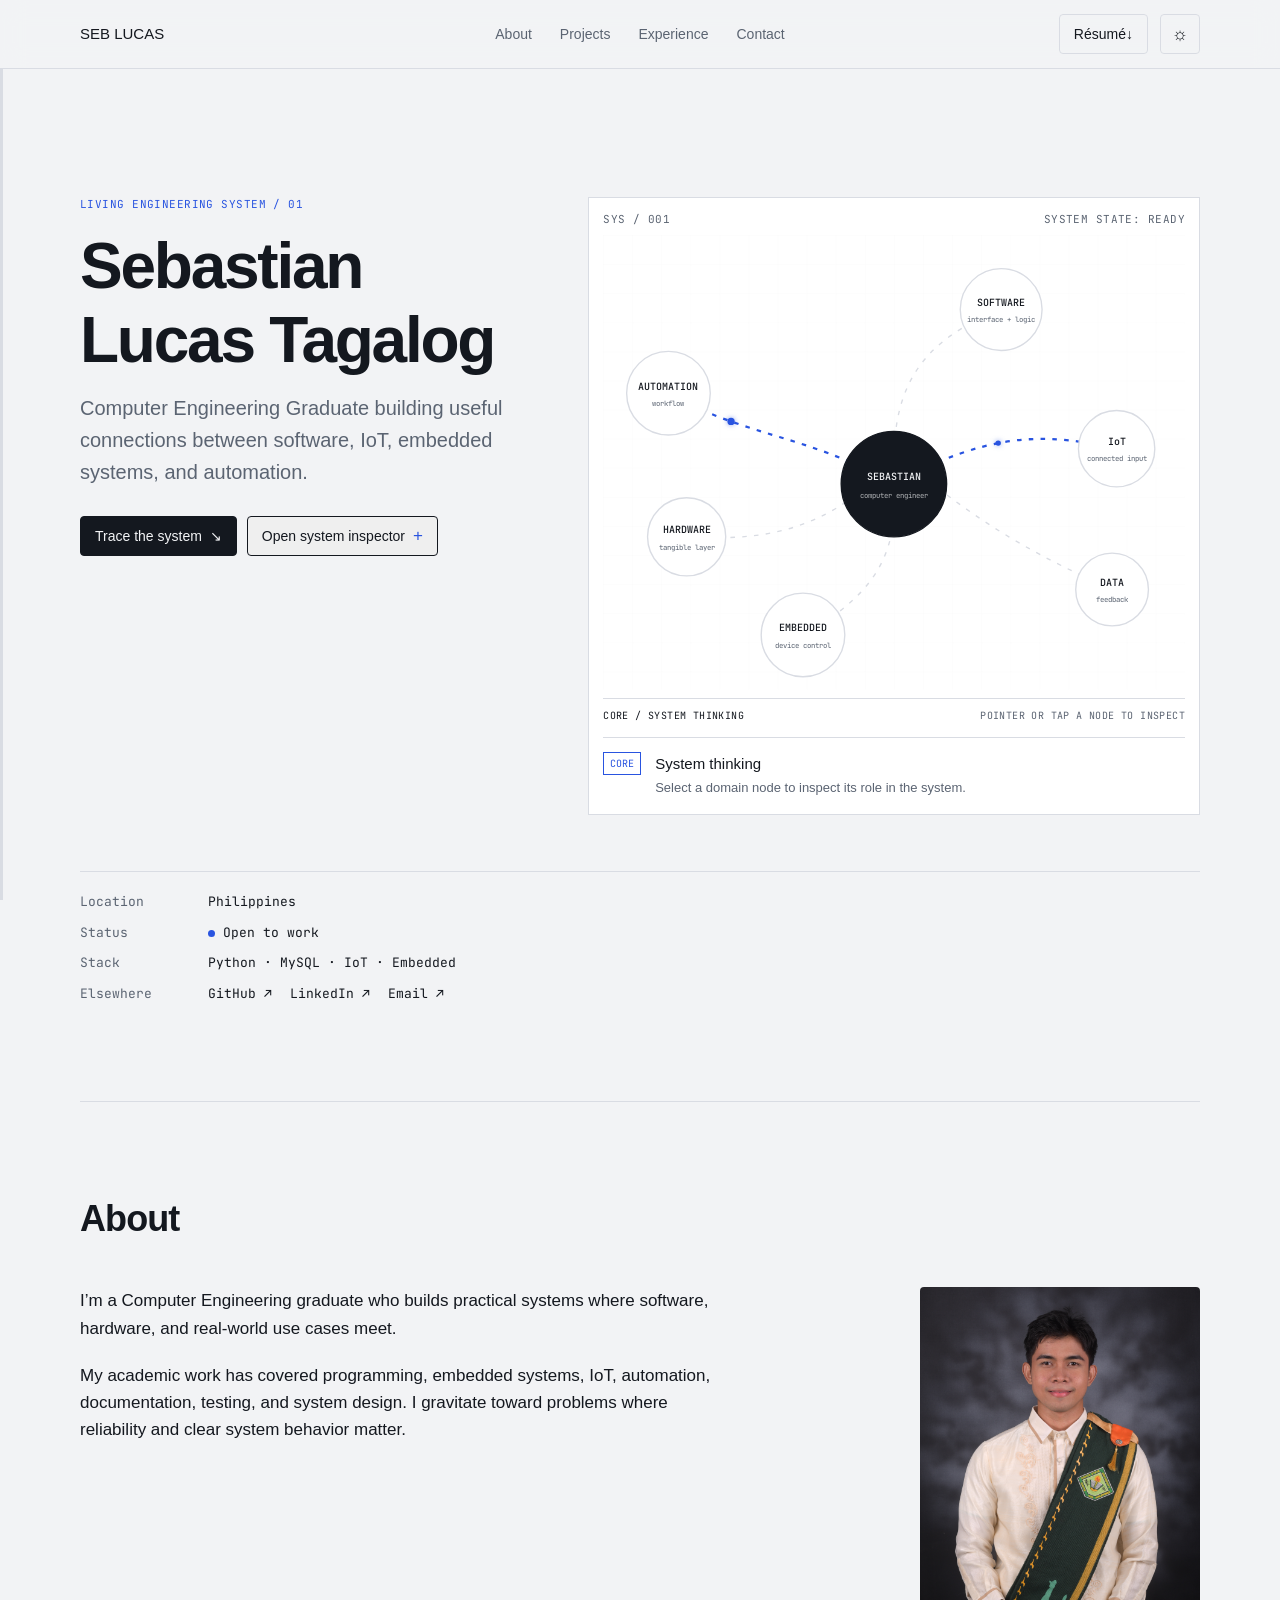
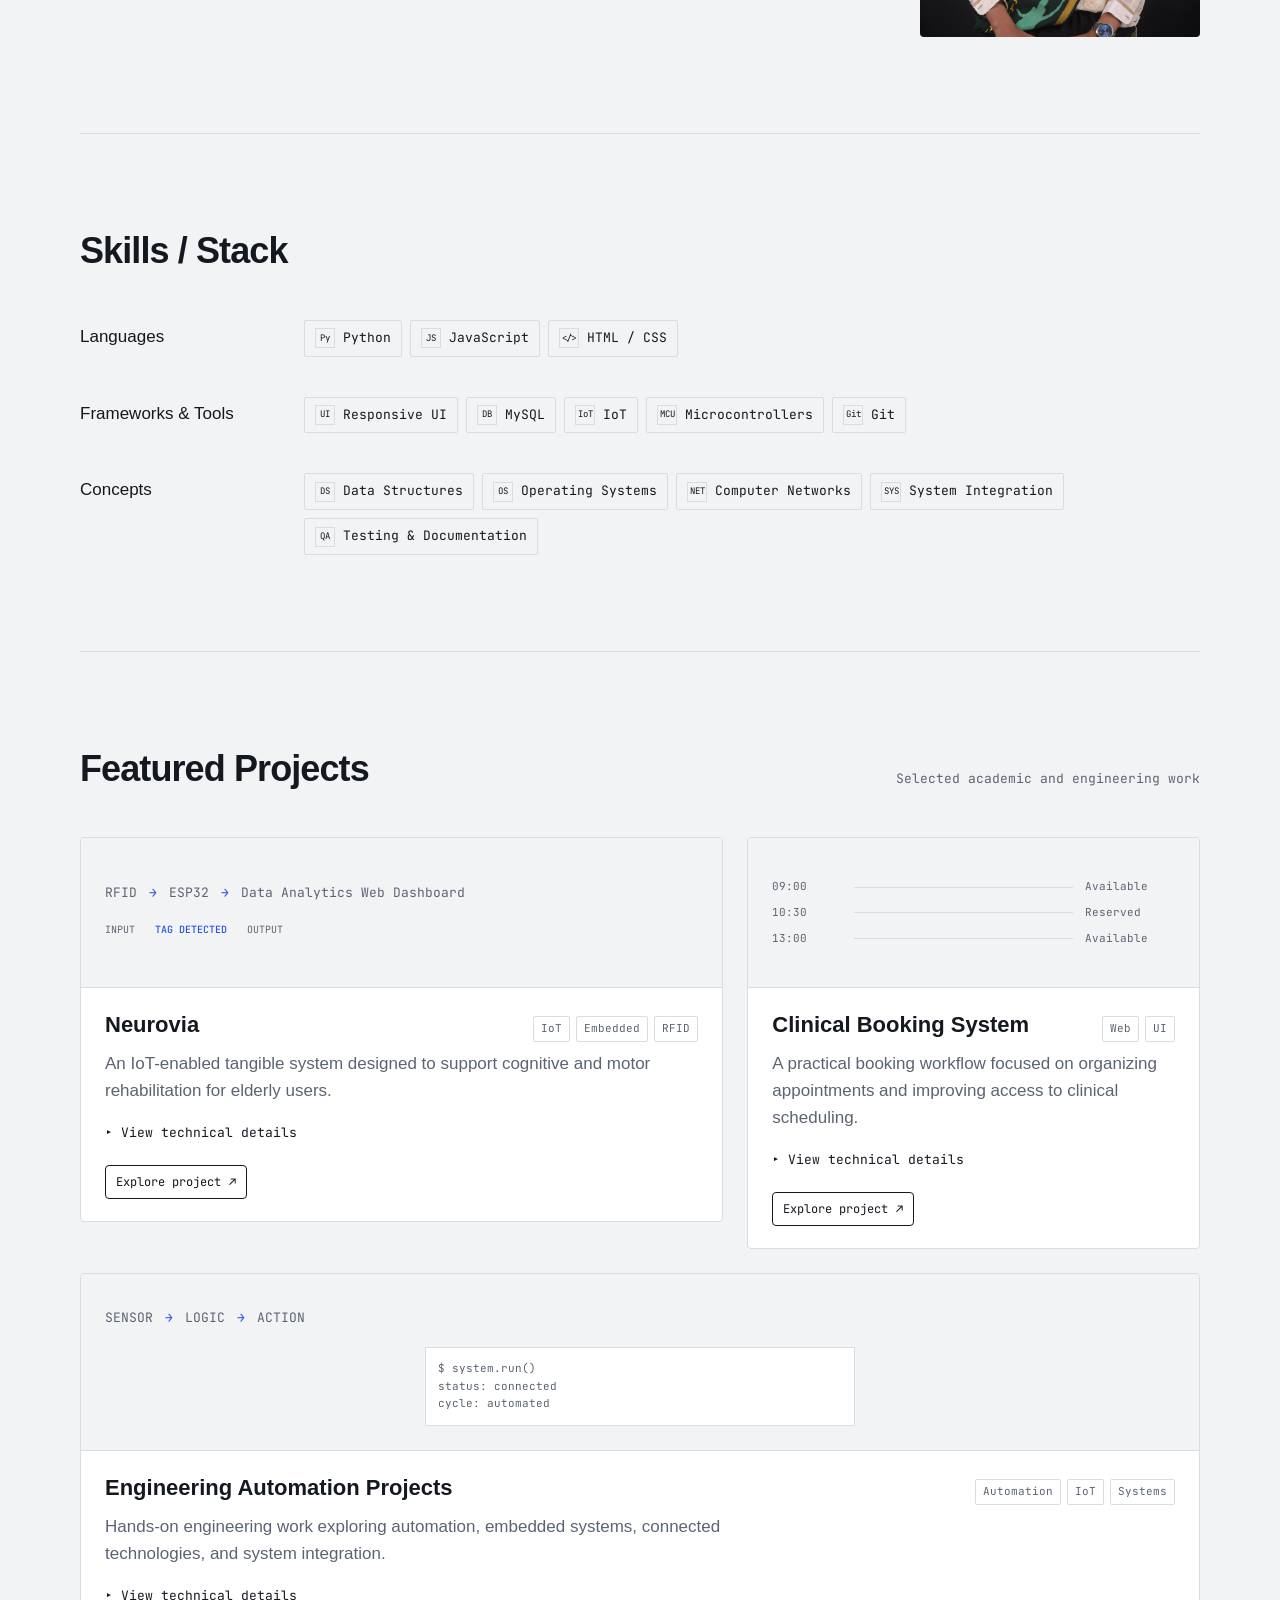
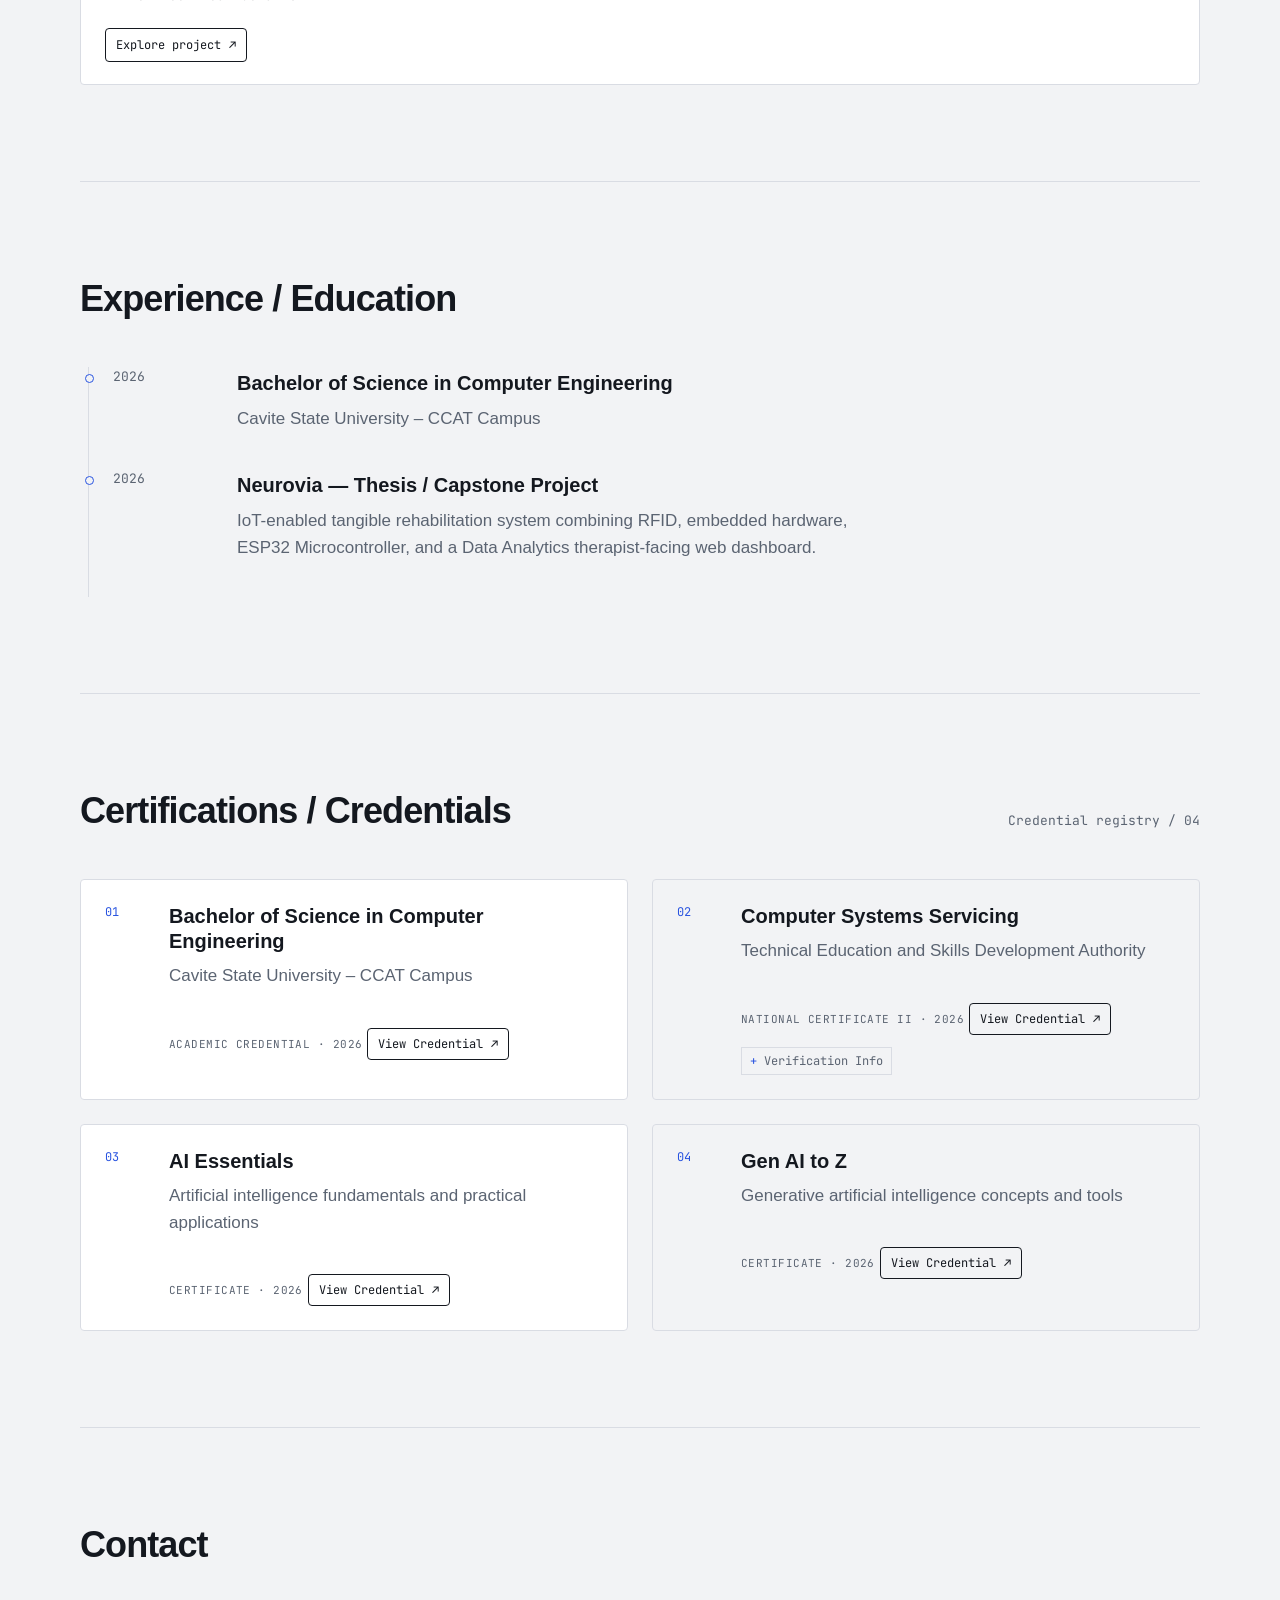
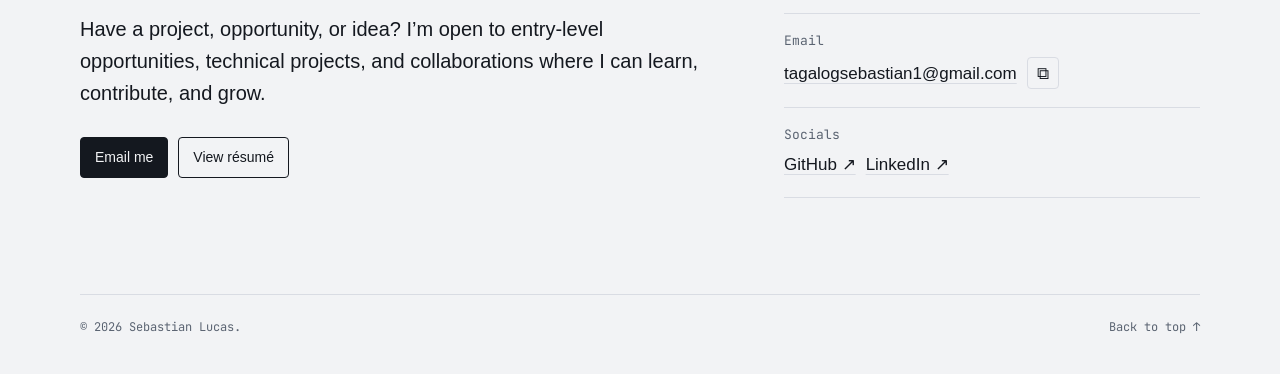
==== index.html @ bff485fd "Customize "Featured projects" & "Certification/Credentials" Cards" ====
<!doctype html>
<html lang="en">
<head>
  <meta charset="utf-8">
  <meta name="viewport" content="width=device-width, initial-scale=1">
  <meta name="description" content="Sebastian Lucas Tagalog — Computer Engineering graduate portfolio.">
  <meta name="theme-color" content="#F2F3F5">
  <link rel="icon" type="image/png" href="assets/S%20stussy%20inspired.png?v=20260924">
  <title>Sebastian Lucas Tagalog | Computer Engineer</title>
  <link rel="stylesheet" href="theme.css">
  <script src="theme.js" defer></script>
</head> 
<body>
  <a class="skip-link" href="#main">Skip to content</a>

  <header class="site-header">
    <nav class="nav container" aria-label="Primary navigation">
      <a class="brand" href="#top" aria-label="Sebastian Lucas Tagalog home">SEB LUCAS</a>
      <div class="nav-links">
        <a href="#about">About</a>
        <a href="#projects">Projects</a>
        <a href="#experience">Experience</a>
        <a href="#contact">Contact</a>
      </div>
      <div class="nav-actions">
        <a class="resume-button" href="resume.html" aria-label="Open résumé">Résumé <span aria-hidden="true">↓</span></a>
        <button class="icon-button" type="button" data-theme-toggle aria-label="Switch to dark mode" title="Switch to dark mode">
          <span class="theme-icon" aria-hidden="true"></span>
        </button>
      </div>
    </nav>
  </header>

  <div class="system-progress" aria-hidden="true"><span></span></div>

  <main id="main">
    <section class="hero container" id="top" aria-labelledby="hero-title">
      <div class="hero-layout">
        <div class="hero-copy">
          <p class="eyebrow">Living engineering system / 01</p>
          <h1 id="hero-title">Sebastian Lucas Tagalog</h1>
          <p class="role">Computer Engineering Graduate building useful connections between software, IoT, embedded systems, and automation.</p>
          <div class="hero-actions">
            <a class="primary-button" href="#projects">Trace the system <span aria-hidden="true">↘</span></a>
            <button class="inspector-trigger secondary-button" type="button" aria-expanded="false" aria-controls="system-inspector">Open system inspector</button>
          </div>
          <div class="system-inspector" id="system-inspector" hidden>
            <div><span>System status</span><strong><i class="status-dot" aria-hidden="true"></i>Online</strong></div>
            <div><span>Architecture</span><strong>Hybrid</strong></div>
            <div><span>Core domains</span><strong>Software / IoT / Embedded</strong></div>
          </div>
        </div>

        <div class="system-visual" data-system-visual>
          <div class="visual-header"><span>SYS / 001</span><span data-system-state>System state: ready</span></div>
          <svg class="system-svg" viewBox="0 0 640 500" role="img" aria-labelledby="system-title system-desc">
            <title id="system-title">Interactive engineering domain map</title>
            <desc id="system-desc">Sebastian Lucas Tagalog connected to software, IoT, embedded systems, automation, hardware, and data.</desc>
            <defs><pattern id="grid" width="32" height="32" patternUnits="userSpaceOnUse"><path d="M32 0H0V32" fill="none" stroke="currentColor" stroke-width="1" opacity=".12" /></pattern></defs>
            <rect width="640" height="500" fill="url(#grid)" />
            <g class="system-connections" fill="none" stroke="currentColor" stroke-width="1.5">
              <path class="system-path path-software" data-domain="software" d="M320 250C320 166 350 116 438 82" /><path class="system-path path-iot" data-domain="iot" d="M368 250C440 220 490 218 565 235" /><path class="system-path path-embedded" data-domain="embedded" d="M320 298C320 358 292 400 220 440" /><path class="system-path path-automation" data-domain="automation" d="M272 250C205 220 142 214 72 174" /><path class="system-path path-hardware" data-domain="hardware" d="M278 286C220 330 160 336 92 332" /><path class="system-path path-data" data-domain="data" d="M368 278C430 326 484 356 560 390" />
            </g>
            <g class="signal-pulses" aria-hidden="true"><circle class="signal-pulse" data-signal="0" r="4" /><circle class="signal-pulse" data-signal="1" r="3" /></g>
            <g class="system-nodes">
              <g class="system-node node-software" data-domain="software" tabindex="0" role="button" aria-label="Inspect software domain"><circle cx="438" cy="82" r="45" /><text class="node-label" x="438" y="78">SOFTWARE</text><text x="438" y="96" class="node-sub">interface + logic</text></g><g class="system-node node-iot" data-domain="iot" tabindex="0" role="button" aria-label="Inspect IoT domain"><circle cx="565" cy="235" r="42" /><text class="node-label" x="565" y="231">IoT</text><text x="565" y="249" class="node-sub">connected input</text></g><g class="system-node node-embedded" data-domain="embedded" tabindex="0" role="button" aria-label="Inspect embedded domain"><circle cx="220" cy="440" r="46" /><text class="node-label" x="220" y="436">EMBEDDED</text><text x="220" y="454" class="node-sub">device control</text></g><g class="system-node node-automation" data-domain="automation" tabindex="0" role="button" aria-label="Inspect automation domain"><circle cx="72" cy="174" r="46" /><text class="node-label" x="72" y="170">AUTOMATION</text><text x="72" y="188" class="node-sub">workflow</text></g><g class="system-node node-hardware" data-domain="hardware" tabindex="0" role="button" aria-label="Inspect hardware domain"><circle cx="92" cy="332" r="43" /><text class="node-label" x="92" y="328">HARDWARE</text><text x="92" y="346" class="node-sub">tangible layer</text></g><g class="system-node node-data" data-domain="data" tabindex="0" role="button" aria-label="Inspect data domain"><circle cx="560" cy="390" r="40" /><text class="node-label" x="560" y="386">DATA</text><text x="560" y="404" class="node-sub">feedback</text></g><g class="system-node node-core is-active" data-domain="core"><circle cx="320" cy="274" r="58" /><text class="node-label" x="320" y="270">SEBASTIAN</text><text x="320" y="289" class="node-sub">computer engineer</text></g>
            </g>
          </svg>
          <div class="visual-readout"><span data-domain-readout>CORE / SYSTEM THINKING</span><span>Pointer or tap a node to inspect</span></div>
          <div class="node-inspection" data-node-inspection aria-live="polite"><span class="node-inspection-label" data-node-label>CORE</span><strong data-node-title>System thinking</strong><p data-node-description>Select a domain node to inspect its role in the system.</p></div>
        </div>
      </div>

      <div class="hero-rule" aria-hidden="true"></div>

      <div class="meta-grid" aria-label="Professional details">
        <div class="meta-row"><span>Location</span><code>Philippines</code></div>
        <div class="meta-row"><span>Status</span><code><i class="status-dot" aria-hidden="true"></i>Open to work</code></div>
        <div class="meta-row"><span>Stack</span><code>Python · MySQL · IoT · Embedded</code></div>
        <div class="meta-row"><span>Elsewhere</span><span class="meta-links">
          <a href="https://github.com/Seb-Lucas" target="_blank" rel="noreferrer">GitHub ↗</a>
          <a href="https://www.linkedin.com/in/sebastian-tagalog-7122573b0/" target="_blank" rel="noreferrer">LinkedIn ↗</a>
          <a href="mailto:tagalogsebastian1@gmail.com">Email ↗</a>
        </span></div>
      </div>
    </section>

    <section class="section container about-section" id="about" aria-labelledby="about-title">
      <div class="section-heading">
        <h2 id="about-title">About</h2>
      </div>
      <div class="about-grid">
        <div class="prose">
          <p>I’m a Computer Engineering graduate who builds practical systems where software, hardware, and real-world use cases meet.</p>
          <p>My academic work has covered programming, embedded systems, IoT, automation, documentation, testing, and system design. I gravitate toward problems where reliability and clear system behavior matter.</p>
        </div>
        <button class="profile-flip" type="button" aria-label="Show the back of Sebastian Lucas Tagalog's portrait" aria-pressed="false">
          <span class="profile-flip-inner">
            <span class="profile-face profile-front"><img class="profile-photo" src="assets/Pajah%20pic.JPG" alt="Sebastian Lucas Tagalog"></span>
            <span class="profile-face profile-back" aria-hidden="true"><img class="profile-photo" src="assets/Pajah%20Pic%20(back).png" alt="The back of Sebastian Lucas Tagalog's portrait"></span>
          </span>
        </button>
      </div>
    </section>

    <section class="section container" id="skills" aria-labelledby="skills-title">
      <div class="section-heading">
        <h2 id="skills-title">Skills / Stack</h2>
      </div>
      <div class="skills-groups">
        <div class="skill-group">
          <h3>Languages</h3>
          <div class="pills">
            <span class="pill"><span class="pill-mark">Py</span>Python</span>
            <span class="pill"><span class="pill-mark">JS</span>JavaScript</span>
            <span class="pill"><span class="pill-mark">&lt;/&gt;</span>HTML / CSS</span>
          </div>
        </div>
        <div class="skill-group">
          <h3>Frameworks &amp; Tools</h3>
          <div class="pills">
            <span class="pill"><span class="pill-mark">UI</span>Responsive UI</span>
            <span class="pill"><span class="pill-mark">DB</span>MySQL</span>
            <span class="pill"><span class="pill-mark">IoT</span>IoT</span>
            <span class="pill"><span class="pill-mark">MCU</span>Microcontrollers</span>
            <span class="pill"><span class="pill-mark">Git</span>Git</span>
          </div>
        </div>
        <div class="skill-group">
          <h3>Concepts</h3>
          <div class="pills">
            <span class="pill"><span class="pill-mark">DS</span>Data Structures</span>
            <span class="pill"><span class="pill-mark">OS</span>Operating Systems</span>
            <span class="pill"><span class="pill-mark">NET</span>Computer Networks</span>
            <span class="pill"><span class="pill-mark">SYS</span>System Integration</span>
            <span class="pill"><span class="pill-mark">QA</span>Testing &amp; Documentation</span>
          </div>
        </div>
      </div>
    </section>

    <section class="section container projects-section" id="projects" aria-labelledby="projects-title">
      <div class="section-heading projects-heading">
        <div>
          <h2 id="projects-title">Featured Projects</h2>
        </div>
        <p class="section-note">Selected academic and engineering work</p>
      </div>

      <div class="project-grid">
        <article class="project-card" data-project>
          <button class="project-summary" type="button" aria-expanded="false" aria-controls="project-neurovia">
            <div class="project-preview preview-neurovia" aria-hidden="true">
              <div class="signal-line"><span>RFID</span><b>→</b><span>ESP32</span><b>→</b><span>Data Analytics Web Dashboard</span></div>
              <div class="signal-readout"><span>INPUT</span><strong>TAG DETECTED</strong><span>OUTPUT</span></div>
            </div>
            <div class="project-title-row">
              <h3>Neurovia</h3>
              <div class="tags"><span>IoT</span><span>Embedded</span><span>RFID</span></div>
            </div>
            <p class="project-pitch">An IoT-enabled tangible system designed to support cognitive and motor rehabilitation for elderly users.</p>
            <span class="expand-hint"><span aria-hidden="true">▸</span> View technical details</span>
          </button>
          <a class="project-explore" href="project-neurovia.html">Explore project <span aria-hidden="true">↗</span></a>
          <div class="project-details" id="project-neurovia" hidden>
            <div class="architecture-panel">
              <div class="architecture-intro"><span class="eyebrow">System architecture / 02</span><p data-architecture-description>Trace the path from tangible input to a useful interface. Select a component to inspect its role.</p></div>
              <div class="architecture-flow" role="list" aria-label="Neurovia system architecture">
                <button type="button" role="listitem" class="architecture-node is-selected" data-architecture="RFID"><span>01</span><strong>RFID</strong><small>tangible input</small></button><span class="architecture-arrow" aria-hidden="true">↓</span><button type="button" role="listitem" class="architecture-node" data-architecture="ESP32"><span>02</span><strong>ESP32-S3</strong><small>device control</small></button><span class="architecture-arrow" aria-hidden="true">↓</span><button type="button" role="listitem" class="architecture-node" data-architecture="Dashboard"><span>04</span><strong>Dashboard</strong><small>system feedback</small></button>
              </div>
            </div>
            <dl>
              <div><dt>Problem</dt><dd>Older adults can benefit from rehabilitation activities that combine physical interaction with cognitive tasks, but many activities are difficult to track consistently.</dd></div>
              <div><dt>Approach</dt><dd>Built a tangible rehabilitation platform using 12 RFID-tagged tangible shapes, four RFID readers, a ESP32 Microcontroller, and Data Analytics therapist-facing web dashboard.</dd></div>
              <div><dt>Result</dt><dd>Produced a functional prototype that records interaction and session performance for review, supporting structured cognitive and motor training activities.</dd></div>
            </dl>
          </div>
        </article>

        <article class="project-card" data-project>
          <button class="project-summary" type="button" aria-expanded="false" aria-controls="project-booking">
            <div class="project-preview preview-booking" aria-hidden="true">
              <div class="booking-row"><span>09:00</span><i></i><span>Available</span></div>
              <div class="booking-row"><span>10:30</span><i></i><span>Reserved</span></div>
              <div class="booking-row"><span>13:00</span><i></i><span>Available</span></div>
            </div>
            <div class="project-title-row">
              <h3>Clinical Booking System</h3>
              <div class="tags"><span>Web</span><span>UI</span></div>
            </div>
            <p class="project-pitch">A practical booking workflow focused on organizing appointments and improving access to clinical scheduling.</p>
            <span class="expand-hint"><span aria-hidden="true">▸</span> View technical details</span>
          </button>
          <a class="project-explore" href="project-clinical-booking.html">Explore project <span aria-hidden="true">↗</span></a>
          <div class="project-details" id="project-booking" hidden>
            <dl>
              <div><dt>Problem</dt><dd>Appointment scheduling benefits from a clear workflow that reduces ambiguity around available time slots and booking information.</dd></div>
              <div><dt>Approach</dt><dd>Designed a responsive interface around appointment discovery, selection, and confirmation, keeping the user flow direct and easy to scan.</dd></div>
              <div><dt>Result</dt><dd>Created a usable booking-oriented web prototype with a clear scheduling flow and responsive presentation.</dd></div>
            </dl>
          </div>
        </article>

        <article class="project-card" data-project>
          <button class="project-summary" type="button" aria-expanded="false" aria-controls="project-automation">
            <div class="project-preview preview-automation" aria-hidden="true">
              <div class="automation-flow"><span>SENSOR</span><b>→</b><span>LOGIC</span><b>→</b><span>ACTION</span></div>
              <pre aria-hidden="true">$ system.run()
status: connected
cycle: automated</pre>
            </div>
            <div class="project-title-row">
              <h3>Engineering Automation Projects</h3>
              <div class="tags"><span>Automation</span><span>IoT</span><span>Systems</span></div>
            </div>
            <p class="project-pitch">Hands-on engineering work exploring automation, embedded systems, connected technologies, and system integration.</p>
            <span class="expand-hint"><span aria-hidden="true">▸</span> View technical details</span>
          </button>
          <a class="project-explore" href="project-automation.html">Explore project <span aria-hidden="true">↗</span></a>
          <div class="project-details" id="project-automation" hidden>
            <dl>
              <div><dt>Problem</dt><dd>Repetitive technical workflows often require dependable sensing, control logic, and clear feedback between system components.</dd></div>
              <div><dt>Approach</dt><dd>Worked across microcontrollers, sensors, connectivity, testing, troubleshooting, and documentation to connect individual components into working prototypes.</dd></div>
              <div><dt>Result</dt><dd>Built practical prototype workflows that strengthened experience in hardware–software integration and engineering validation.</dd></div>
            </dl>
          </div>
        </article>
      </div>
    </section>

    <section class="section container experience-section" id="experience" aria-labelledby="experience-title">
      <div class="section-heading">
        <h2 id="experience-title">Experience / Education</h2>
      </div>
      <div class="timeline">
        <div class="timeline-item">
          <div class="timeline-year">2026</div>
          <div>
            <h3>Bachelor of Science in Computer Engineering</h3>
            <p>Cavite State University – CCAT Campus</p>
          </div>
        </div>
        <div class="timeline-item">
          <div class="timeline-year">2026</div>
          <div>
            <h3>Neurovia — Thesis / Capstone Project</h3>
            <p>IoT-enabled tangible rehabilitation system combining RFID, embedded hardware, ESP32 Microcontroller, and a Data Analytics therapist-facing web dashboard.</p>
          </div>
        </div>
      </div>
    </section>

    <section class="section container certifications-section" id="certifications" aria-labelledby="certifications-title">
      <div class="section-heading projects-heading">
        <div>
          <h2 id="certifications-title">Certifications / Credentials</h2>
        </div>
        <p class="section-note">Credential registry / 04</p>
      </div>
      <div class="certification-grid">
        <article class="certification-card" data-credential>
          <div class="certification-index">01</div>
          <div>
            <h3>Bachelor of Science in Computer Engineering</h3>
            <p>Cavite State University – CCAT Campus</p>
            <span class="certification-meta">Academic credential · 2026</span>
            <a class="certification-button" href="assets/Certification%20of%20Graduate.jpg" target="_blank" rel="noreferrer">View Credential <span aria-hidden="true">↗</span></a>
          </div>
        </article>
        <article class="certification-card certification-empty" data-credential>
          <div class="certification-index">02</div>
          <div>
            <h3>Computer Systems Servicing</h3>
            <p>Technical Education and Skills Development Authority</p>
            <span class="certification-meta">National Certificate II · 2026</span>
            <a class="certification-button" href="https://www.tesda.gov.ph/Rwac/Rwac2017" target="_blank" rel="noreferrer">View Credential <span aria-hidden="true">↗</span></a>
            <details class="verification-info">
              <summary>Verification Info</summary>
              <dl>
                <div><dt>Last name</dt><dd>Tagalog</dd></div>
                <div><dt>First Name</dt><dd>Sebastian</dd></div>
                <div><dt>First four of certificate number</dt><dd>2613</dd></div>
                <div><dt>Last four of certificate number</dt><dd>2927</dd></div>
              </dl>
            </details>
          </div>
        </article>
        <article class="certification-card" data-credential>
          <div class="certification-index">03</div>
          <div>
            <h3>AI Essentials</h3>
            <p>Artificial intelligence fundamentals and practical applications</p>
            <span class="certification-meta">Certificate · 2026</span>
            <a class="certification-button" href="assets/AI%20Essential%20Certificate%20(1).pdf" target="_blank" rel="noreferrer">View Credential <span aria-hidden="true">↗</span></a>
          </div>
        </article>
        <article class="certification-card certification-empty" data-credential>
          <div class="certification-index">04</div>
          <div>
            <h3>Gen AI to Z </h3>
            <p>Generative artificial intelligence concepts and tools</p>
            <span class="certification-meta">Certificate · 2026</span>
            <a class="certification-button" href="assets/Gen%20AI%20to%20Z%20Certificate.jpg" target="_blank" rel="noreferrer">View Credential <span aria-hidden="true">↗</span></a>
          </div>
        </article>
      </div>
    </section>

    <section class="section container contact-section" id="contact" aria-labelledby="contact-title">
      <div class="section-heading">
        <h2 id="contact-title">Contact</h2>
      </div>
      <div class="contact-layout">
        <div>
          <p class="contact-lead">Have a project, opportunity, or idea? I’m open to entry-level opportunities, technical projects, and collaborations where I can learn, contribute, and grow.</p>
          <div class="contact-actions">
            <a class="primary-button" href="https://mail.google.com/mail/?view=cm&amp;fs=1&amp;to=tagalogsebastian1@gmail.com" target="_blank" rel="noreferrer">Email me</a>
            <a class="secondary-button" href="resume.html">View résumé</a>
          </div>
        </div>
        <div class="contact-details">
          <div class="contact-row">
            <span>Email</span>
            <div class="copy-line">
              <a href="mailto:tagalogsebastian1@gmail.com">tagalogsebastian1@gmail.com</a>
              <button class="copy-button" type="button" data-copy-email aria-label="Copy email address" title="Copy email address">
                <span aria-hidden="true">⧉</span>
              </button>
            </div>
          </div>
          <div class="contact-row">
            <span>Socials</span>
            <div class="social-links">
              <a href="https://github.com/Seb-Lucas" target="_blank" rel="noreferrer">GitHub ↗</a>
              <a href="https://www.linkedin.com/in/sebastian-tagalog-7122573b0/" target="_blank" rel="noreferrer">LinkedIn ↗</a>
            </div>
          </div>
        </div>
      </div>
    </section>
  </main>

  <footer class="footer container">
    <span> © 2026 Sebastian Lucas.</span>
    <a href="#top">Back to top ↑</a>
  </footer>

  <dialog class="command-palette" id="command-palette" aria-label="Command palette">
    <form method="dialog">
      <div class="palette-head">
        <label for="palette-input">Jump to</label>
        <button class="palette-close" value="close" aria-label="Close command palette">Esc</button>
      </div>
      <input id="palette-input" type="search" autocomplete="off" placeholder="About, Projects, Experience, Contact…">
      <div class="palette-options">
        <button type="button" data-command-target="#about">About</button>
        <button type="button" data-command-target="#projects">Projects</button>
        <button type="button" data-command-target="#experience">Experience</button>
        <button type="button" data-command-target="#contact">Contact</button>
        <button type="button" data-command-copy>Copy email</button>
      </div>
      <p class="palette-hint">Ctrl+K / ⌘K to open · Esc to close</p>
    </form>
  </dialog>
</body>
</html>
---- theme.css ----
@import url("https://fonts.googleapis.com/css2?family=JetBrains+Mono:wght@400;500&display=swap");

:root {
  --paper: #F2F3F5;
  --surface: #FFFFFF;
  --ink: #14181F;
  --muted: #5B6472;
  --line: #D9DCE3;
  --accent: #2954E0;
  --max: 1120px;
  --side: 80px;
  --radius: 4px;
  --ease: cubic-bezier(.22,1,.36,1);
}

html.dark {
  --paper: #08090A;
  --surface: #111214;
  --ink: #F4F5F6;
  --muted: #969BA4;
  --line: #25272B;
  --accent: #6D8DFF;
  color-scheme: dark;
}

* { box-sizing: border-box; }
html { scroll-behavior: smooth; color-scheme: light; }
body {
  margin: 0;
  background: var(--paper);
  color: var(--ink);
  font-family: "General Sans", -apple-system, BlinkMacSystemFont, "Segoe UI", sans-serif;
  font-size: 17px;
  line-height: 1.6;
  transition: background-color .25s ease, color .25s ease;
}
a { color: inherit; text-decoration: none; }
button, a, input { font: inherit; }
button { color: inherit; }
img { max-width: 100%; display: block; }
code, .meta-row, .pill, .tags, .timeline-year, .signal-readout, .booking-row, .automation-flow, .palette-hint {
  font-family: "JetBrains Mono", "SFMono-Regular", Consolas, monospace;
}
.container { width: min(calc(100% - 40px), var(--max)); margin-inline: auto; }
.site-header {
  position: sticky; top: 0; z-index: 20;
  background: color-mix(in srgb, var(--paper) 92%, transparent);
  border-bottom: 1px solid var(--line);
  backdrop-filter: blur(12px);
}
.nav {
  min-height: 68px;
  display: grid;
  grid-template-columns: 1fr auto 1fr;
  align-items: center;
  gap: 32px;
}
.brand { font-size: 15px; font-weight: 500; white-space: nowrap; }
.nav-links { display: flex; gap: 28px; align-items: center; justify-content: center; }
.nav-links a { position: relative; font-size: 14px; color: var(--muted); }
.nav-links a::after {
  content: ""; position: absolute; left: 0; bottom: -5px; width: 100%; height: 1px;
  background: var(--accent); transform: scaleX(0); transform-origin: left;
  transition: transform .22s ease-out;
}
.nav-links a:hover::after, .nav-links a:focus-visible::after { transform: scaleX(1); }
.nav-actions { justify-self: end; display: flex; gap: 12px; align-items: center; }
.resume-button, .primary-button, .secondary-button {
  display: inline-flex; align-items: center; justify-content: center;
  min-height: 40px; border: 1px solid var(--ink); border-radius: var(--radius);
  padding: 8px 14px; font-size: 14px; font-weight: 500;
}
.resume-button { border-color: var(--line); }
.resume-button:hover, .secondary-button:hover { border-color: var(--accent); color: var(--accent); }
.inspector-trigger span { display: inline-block; margin-left: 8px; color: var(--accent); font-size: 17px; line-height: 1; }
.inspector-trigger.is-open { border-color: var(--accent); color: var(--accent); background: color-mix(in srgb, var(--accent) 7%, transparent); }
.icon-button, .copy-button {
  width: 40px; height: 40px; display: inline-grid; place-items: center;
  border: 1px solid var(--line); border-radius: var(--radius);
  background: transparent; cursor: pointer;
}
.icon-button:hover, .copy-button:hover { border-color: var(--accent); color: var(--accent); }
.theme-icon::before { content: "☼"; font-size: 18px; }
html.dark .theme-icon::before { content: "☾"; }
:focus-visible { outline: 2px solid var(--accent); outline-offset: 2px; }
.skip-link {
  position: fixed; left: 12px; top: 12px; z-index: 50;
  transform: translateY(-150%); background: var(--surface); border: 1px solid var(--line);
  padding: 8px 12px;
}
.skip-link:focus { transform: translateY(0); }
.system-progress { position: fixed; z-index: 25; left: 0; top: 68px; width: 3px; height: calc(100vh - 68px); background: var(--line); }
.system-progress span { display: block; width: 100%; height: 0; background: var(--accent); transition: height .2s linear; }
.hero-layout { display: grid; grid-template-columns: minmax(0, .85fr) minmax(420px, 1.15fr); gap: 56px; align-items: start; }
.eyebrow, .visual-header, .visual-readout, .system-inspector, .architecture-node, .architecture-intro { font: 11px/1.4 "JetBrains Mono", monospace; letter-spacing: .04em; text-transform: uppercase; }
.eyebrow { color: var(--accent); margin: 0 0 18px; }
.hero-actions { display: flex; gap: 10px; flex-wrap: wrap; margin-top: 28px; }
.hero-actions .primary-button, .hero-actions .secondary-button { cursor: pointer; }
.hero-actions .primary-button span { margin-left: 8px; transition: transform .2s var(--ease); }
.hero-actions .primary-button:hover span { transform: translate(3px, 3px); }
.system-inspector { display: grid; gap: 0; max-width: 420px; margin-top: 20px; border-top: 1px solid var(--line); background: var(--surface); }
.system-inspector[hidden] { display: none; }
.system-inspector div { display: flex; justify-content: space-between; gap: 16px; padding: 10px 12px; border-bottom: 1px solid var(--line); }
.system-inspector span { color: var(--muted); }
.system-inspector strong { font-weight: 400; text-align: right; }
.system-visual { min-width: 0; border: 1px solid var(--line); background: var(--surface); padding: 14px; overflow: hidden; }
.visual-header, .visual-readout { display: flex; justify-content: space-between; gap: 16px; color: var(--muted); }
.system-svg { display: block; width: 100%; height: auto; margin: 8px 0; color: var(--line); overflow: visible; }
.system-visual.is-domain-focused .system-svg { filter: drop-shadow(0 0 18px color-mix(in srgb, var(--accent) 14%, transparent)); }
.system-visual.is-domain-focused .system-svg > rect { opacity: 0; }
.system-visual.is-domain-focused .system-node:not(.is-selected) { visibility: hidden; opacity: 0; pointer-events: none; }
.system-visual.is-domain-focused .system-path { opacity: 0; }
.system-visual.is-domain-focused .signal-pulses { opacity: 0; transition: opacity .25s ease; }
.system-visual.is-domain-focused .node-inspection { animation: inspection-reveal .65s ease both; }
.system-node { cursor: pointer; outline: none; transform-box: fill-box; transform-origin: center; opacity: 1; visibility: visible; transition: transform .55s var(--ease), opacity .55s ease, visibility 0s linear; }
.system-node circle { fill: var(--surface); stroke: var(--line); stroke-width: 1.5; transition: fill .35s ease, stroke .35s ease; }
.system-node text { fill: var(--ink); font: 500 11px "JetBrains Mono", monospace; text-anchor: middle; pointer-events: none; transition: fill .35s ease, letter-spacing .35s ease, opacity .35s ease; }
.system-node .node-sub { fill: var(--muted); font-size: 8px; font-weight: 400; transition: fill .35s ease, opacity .35s ease; }
.system-node:hover circle, .system-node:focus-visible circle, .system-node.is-hovered circle, .system-node.is-focused circle, .system-node.is-selected circle, .system-node.is-signaled circle { fill: color-mix(in srgb, var(--accent) 10%, var(--surface)); stroke: var(--accent); }
.system-node:hover, .system-node:focus-visible, .system-node.is-hovered, .system-node.is-focused, .system-node.is-signaled { transform: scale(1.06); }
.system-node:hover .node-label, .system-node:focus-visible .node-label, .system-node.is-hovered .node-label, .system-node.is-focused .node-label, .system-node.is-selected .node-label, .system-node.is-signaled .node-label { fill: var(--accent); letter-spacing: .04em; }
.system-node:hover .node-sub, .system-node:focus-visible .node-sub, .system-node.is-hovered .node-sub, .system-node.is-focused .node-sub, .system-node.is-selected .node-sub, .system-node.is-signaled .node-sub { fill: var(--ink); }
.system-node:hover .node-sub, .system-node:focus-visible .node-sub, .system-node.is-hovered .node-sub, .system-node.is-focused .node-sub, .system-node.is-selected .node-sub, .system-node.is-signaled .node-sub { opacity: .98; }
.system-node.node-core circle { fill: var(--ink); stroke: var(--ink); }
.system-node.node-core text { fill: var(--paper); }
.system-node.node-core .node-sub { fill: color-mix(in srgb, var(--paper) 70%, transparent); }
.system-path { stroke: var(--line); stroke-dasharray: 5 8; opacity: 1; transition: opacity .55s ease, stroke .2s ease, stroke-width .2s ease; }
.system-svg > rect { transition: opacity .55s ease; }
.system-path.is-active, .system-path.is-signaled { stroke: var(--accent); stroke-width: 2.5; }
.signal-pulses circle { fill: var(--accent); filter: drop-shadow(0 0 3px color-mix(in srgb, var(--accent) 55%, transparent)); }
.visual-readout { border-top: 1px solid var(--line); padding-top: 10px; font-size: 10px; }
.visual-readout span:first-child { color: var(--ink); }
.node-inspection { display: grid; grid-template-columns: auto 1fr; column-gap: 14px; row-gap: 3px; margin-top: 14px; padding: 14px 0 2px; border-top: 1px solid var(--line); }
.node-inspection-label { grid-row: span 2; align-self: start; padding: 4px 6px; border: 1px solid var(--accent); color: var(--accent); font: 10px "JetBrains Mono", monospace; }
.node-inspection strong { font-size: 15px; font-weight: 500; }
.node-inspection p { grid-column: 2; margin: 0; color: var(--muted); font-size: 13px; line-height: 1.45; }
@keyframes inspection-reveal { from { opacity: .35; transform: translateY(8px); } to { opacity: 1; transform: none; } }
.architecture-panel { display: grid; grid-template-columns: .8fr 1.2fr; gap: 24px; padding: 20px 0 26px; border-bottom: 1px solid var(--line); }
.architecture-intro p { margin: 10px 0 0; max-width: 34ch; color: var(--muted); font: 15px/1.55 inherit; text-transform: none; letter-spacing: 0; }
.architecture-flow { display: grid; grid-template-columns: 1fr auto 1fr auto 1fr auto 1fr; gap: 8px; align-items: center; }
.architecture-node { min-height: 86px; display: grid; align-content: center; gap: 4px; padding: 10px; border: 1px solid var(--line); background: transparent; color: var(--ink); text-align: left; cursor: pointer; transition: border-color .2s ease, background-color .2s ease; }
.architecture-node span, .architecture-node small { color: var(--muted); font-size: 9px; }
.architecture-node strong { font: 500 12px "JetBrains Mono", monospace; text-transform: none; letter-spacing: 0; }
.architecture-node:hover, .architecture-node:focus-visible, .architecture-node.is-selected { border-color: var(--accent); background: color-mix(in srgb, var(--accent) 7%, transparent); }
.architecture-arrow { color: var(--accent); font-size: 18px; }

.hero { padding-top: 128px; padding-bottom: 96px; }
.hero h1 {
  margin: 0; max-width: 850px; font-size: 64px; line-height: 1.15; letter-spacing: -.035em;
  font-weight: 600;
}
.role { margin: 14px 0 0; font-size: 20px; color: var(--muted); max-width: 68ch; }
.hero-rule { height: 1px; background: var(--line); margin: 56px 0 0; transform-origin: left; }
.meta-grid { margin-top: 20px; display: grid; gap: 10px; max-width: 760px; }
.meta-row { display: grid; grid-template-columns: 110px 1fr; gap: 18px; font-size: 13px; align-items: center; }
.meta-row > span:first-child { color: var(--muted); }
.meta-row code { font: inherit; color: var(--ink); }
.meta-links { display: flex; gap: 18px; font-family: inherit; font-size: 13px; }
.meta-links a { text-decoration: underline; text-decoration-color: transparent; text-underline-offset: 3px; }
.meta-links a:hover { color: var(--accent); text-decoration-color: var(--accent); }
.status-dot { display: inline-block; width: 7px; height: 7px; border-radius: 50%; background: var(--accent); margin-right: 8px; }

.section { padding-block: 96px; border-top: 1px solid var(--line); }
.section-heading { margin-bottom: 48px; }
.section-heading h2 { margin: 0; font-size: 36px; line-height: 1.15; letter-spacing: -.025em; font-weight: 600; }
.about-grid { display: grid; grid-template-columns: minmax(0, 1fr) 280px; gap: 64px; align-items: start; }
.prose { max-width: 68ch; }
.prose p { margin: 0 0 20px; }
.profile-flip { width: 280px; aspect-ratio: 4 / 5; padding: 0; border: 0; background: transparent; cursor: pointer; perspective: 1100px; }
.profile-flip-inner { position: relative; display: block; width: 100%; height: 100%; transform-style: preserve-3d; transition: transform .75s cubic-bezier(.2,.75,.25,1); }
.profile-flip.is-flipped .profile-flip-inner { transform: rotateY(180deg); }
.profile-face { position: absolute; inset: 0; display: block; backface-visibility: hidden; }
.profile-face .profile-photo { width: 100%; height: 100%; object-fit: cover; border-radius: 4px; }
.profile-front .profile-photo { object-position: 54% 56%; }
.profile-back .profile-photo { object-position: 50% 48%; }
.profile-back { transform: rotateY(180deg); }
.profile-flip:hover .profile-photo { outline: 1px solid color-mix(in srgb, var(--accent) 60%, transparent); outline-offset: 4px; }
.profile-flip:focus-visible { outline: 2px solid var(--accent); outline-offset: 6px; }

.skills-groups { display: grid; gap: 40px; }
.skill-group { display: grid; grid-template-columns: 200px 1fr; gap: 24px; }
.skill-group h3 { margin: 3px 0 0; font-size: 17px; font-weight: 500; }
.pills { display: flex; flex-wrap: wrap; gap: 8px; }
.pill {
  display: inline-flex; align-items: center; gap: 8px; border: 1px solid var(--line);
  border-radius: 2px; padding: 7px 10px; font-size: 13px; background: transparent;
}
.pill-mark {
  display: inline-grid; place-items: center; min-width: 20px; height: 20px;
  border: 1px solid var(--line); font-size: 9px; line-height: 1;
}

.projects-heading { display: flex; justify-content: space-between; align-items: end; gap: 24px; }
.section-note { margin: 0; color: var(--muted); font-family: "JetBrains Mono", monospace; font-size: 13px; }
.project-grid { display: grid; grid-template-columns: repeat(12, 1fr); gap: 24px; align-items: start; }
.project-card {
  --project-glow: var(--accent);
  grid-column: span 12;
  border: 1px solid var(--line);
  border-radius: var(--radius);
  background: radial-gradient(circle at 88% 0%, color-mix(in srgb, var(--project-glow) 0%, transparent), transparent 48%), var(--surface);
  overflow: hidden;
  transition: transform .45s var(--ease), border-color .45s ease, background .45s ease, box-shadow .45s ease;
}
.project-card:nth-child(1) { --project-glow: #2D73D5; }
.project-card:nth-child(2) { --project-glow: #168A86; }
.project-card:nth-child(3) { --project-glow: #B56A2A; }
.project-card:is(:hover, :focus-within) {
  border-color: color-mix(in srgb, var(--project-glow) 52%, var(--line));
  background: radial-gradient(circle at var(--pointer-x, 88%) var(--pointer-y, 0%), color-mix(in srgb, var(--project-glow) 14%, transparent), transparent 52%), var(--surface);
  box-shadow: 0 14px 34px color-mix(in srgb, var(--project-glow) 10%, transparent);
  transform: perspective(900px) translateY(-3px) rotateX(var(--tilt-y, 0deg)) rotateY(var(--tilt-x, 0deg));
  will-change: transform, background;
}
.project-summary {
  width: 100%; padding: 0; text-align: left; border: 0; background: transparent; cursor: pointer;
}
.project-preview {
  min-height: 150px; border-bottom: 1px solid var(--line); display: grid; place-items: center;
  padding: 24px; color: var(--muted); background: var(--paper);
  transition: background .45s ease, color .45s ease;
}
.project-card:is(:hover, :focus-within) .project-preview {
  background: color-mix(in srgb, var(--project-glow) 7%, var(--paper));
  color: var(--ink);
}
.signal-line, .automation-flow { display: flex; align-items: center; gap: 12px; font-family: "JetBrains Mono", monospace; font-size: 13px; }
.signal-line b, .automation-flow b { color: var(--accent); font-weight: 400; }
.signal-readout { display: flex; gap: 20px; font-size: 10px; margin-top: 18px; }
.signal-readout strong { color: var(--accent); font-weight: 500; }
.preview-neurovia { display: block; padding-top: 45px; }
.preview-booking { display: grid; align-content: center; gap: 8px; }
.booking-row {
  display: grid; grid-template-columns: 70px 1fr 90px; gap: 12px; align-items: center;
  width: min(100%, 430px); font-size: 11px;
}
.booking-row i { height: 1px; background: var(--line); }
.preview-automation { display: block; padding-top: 34px; }
.preview-automation pre {
  width: min(100%, 430px); margin: 18px auto 0; padding: 12px;
  border: 1px solid var(--line); background: var(--surface);
  font: 11px/1.6 "JetBrains Mono", monospace; color: var(--muted);
}
.project-title-row { padding: 24px 24px 8px; display: flex; justify-content: space-between; gap: 24px; align-items: baseline; }
.project-title-row h3 { margin: 0; font-size: 22px; line-height: 1.2; font-weight: 600; }
.tags { display: flex; gap: 6px; flex-wrap: wrap; justify-content: flex-end; }
.tags span { border: 1px solid var(--line); padding: 3px 7px; font-size: 11px; color: var(--muted); border-radius: 2px; }
.project-pitch { margin: 0; padding: 0 24px; max-width: 72ch; color: var(--muted); }
.expand-hint { display: block; padding: 20px 24px 24px; color: var(--ink); font: 13px "JetBrains Mono", monospace; }
.project-summary:hover .expand-hint { color: var(--accent); }
.project-explore {
  display: inline-flex; align-items: center; gap: 8px; margin: 0 24px 22px; padding: 8px 10px;
  border: 1px solid var(--ink); border-radius: var(--radius); font: 12px "JetBrains Mono", monospace;
}
.project-explore span { transition: transform .2s var(--ease); }
.project-explore:hover { border-color: var(--accent); color: var(--accent); }
.project-explore:hover span { transform: translate(2px, -2px); }
.project-details { padding: 0 24px 26px; }
.project-details[hidden] { display: none; }
.project-details dl { margin: 0; border-top: 1px solid var(--line); }
.project-details dl > div { display: grid; grid-template-columns: 100px 1fr; gap: 24px; padding: 18px 0; border-bottom: 1px solid var(--line); }
.project-details dt { color: var(--muted); font: 13px "JetBrains Mono", monospace; }
.project-details dd { margin: 0; max-width: 70ch; }

.timeline { border-left: 1px solid var(--line); margin-left: 8px; }
.timeline-item { display: grid; grid-template-columns: 100px 1fr; gap: 24px; padding: 0 0 36px 24px; position: relative; }
.timeline-item::before {
  content: ""; position: absolute; left: -4px; top: 7px; width: 7px; height: 7px;
  background: var(--paper); border: 1px solid var(--accent); border-radius: 50%;
}
.timeline-year { color: var(--muted); font-size: 13px; }
.timeline-item h3 { margin: 0 0 6px; font-size: 20px; font-weight: 600; }
.timeline-item p { margin: 0; color: var(--muted); max-width: 68ch; }
.certification-grid { display: grid; grid-template-columns: repeat(2, minmax(0, 1fr)); gap: 24px; }
.certification-card {
  --credential-glow: #C3A35B;
  display: grid; grid-template-columns: 44px 1fr; gap: 20px; min-height: 170px;
  position: relative; isolation: isolate; overflow: hidden;
  padding: 24px; border: 1px solid var(--line); border-radius: var(--radius);
  background: radial-gradient(circle at var(--pointer-x, 100%) var(--pointer-y, 0%), color-mix(in srgb, var(--credential-glow) 0%, transparent), transparent 55%), var(--surface);
  transition: transform .5s var(--ease), border-color .4s ease, background .5s ease, box-shadow .5s ease;
}
.certification-card::before {
  content: ""; position: absolute; z-index: -1; inset: 0;
  background: linear-gradient(115deg, transparent 35%, color-mix(in srgb, var(--credential-glow) 0%, transparent) 50%, transparent 65%);
  transform: translateX(-120%); transition: transform .75s var(--ease), opacity .4s ease;
  pointer-events: none;
}
.certification-card:nth-child(2n) { --credential-glow: #8CA8B2; }
.certification-card:is(:hover, :focus-within) {
  border-color: color-mix(in srgb, var(--credential-glow) 55%, var(--line));
  background: radial-gradient(circle at var(--pointer-x, 100%) var(--pointer-y, 0%), color-mix(in srgb, var(--credential-glow) 13%, transparent), transparent 58%), var(--surface);
  box-shadow: 0 16px 38px color-mix(in srgb, var(--credential-glow) 12%, transparent);
  transform: perspective(1000px) translateY(-4px) rotateX(var(--tilt-y, 0deg)) rotateY(var(--tilt-x, 0deg));
  will-change: transform, background;
}
.certification-card:is(:hover, :focus-within)::before { transform: translateX(120%); opacity: .8; }
.certification-card:is(:hover, :focus-within) .certification-index,
.certification-card:is(:hover, :focus-within) .certification-meta { color: var(--credential-glow); }
.certification-card > * { position: relative; }
.certification-card h3, .certification-card p { transition: color .35s ease; }
.certification-card:is(:hover, :focus-within) h3 { color: color-mix(in srgb, var(--ink) 88%, var(--credential-glow)); }
.certification-card:is(:hover, :focus-within) p { color: var(--ink); }
.certification-index { color: var(--accent); font: 12px "JetBrains Mono", monospace; }
.certification-card h3 { margin: 0 0 8px; font-size: 20px; line-height: 1.25; font-weight: 600; }
.certification-card p { margin: 0 0 18px; color: var(--muted); }
.certification-meta { color: var(--muted); font: 11px "JetBrains Mono", monospace; text-transform: uppercase; letter-spacing: .04em; }
.certification-empty { background: transparent; }
.certification-button {
  display: inline-flex; align-items: center; gap: 8px; margin-top: 20px; padding: 7px 10px;
  border: 1px solid var(--ink); border-radius: var(--radius); font: 12px "JetBrains Mono", monospace;
}
.certification-button:hover { border-color: var(--accent); color: var(--accent); }
.certification-button.is-disabled { border-color: var(--line); color: var(--muted); cursor: not-allowed; }
.verification-info { margin-top: 12px; font: 12px "JetBrains Mono", monospace; }
.verification-info summary { display: inline-block; padding: 5px 8px; border: 1px solid var(--line); color: var(--muted); cursor: pointer; list-style: none; }
.verification-info summary::-webkit-details-marker { display: none; }
.verification-info summary::before { content: "+"; margin-right: 7px; color: var(--accent); }
.verification-info[open] summary::before { content: "-"; }
.verification-info summary:hover { border-color: var(--accent); color: var(--accent); }
.verification-info dl { display: grid; gap: 7px; margin: 12px 0 0; padding-top: 12px; border-top: 1px solid var(--line); }
.verification-info dl > div { display: grid; grid-template-columns: minmax(0, 1fr) auto; gap: 16px; }
.verification-info dt { color: var(--muted); }
.verification-info dd { margin: 0; color: var(--ink); text-align: right; }

.contact-layout { display: grid; grid-template-columns: 1.2fr .8fr; gap: 80px; }
.contact-lead { max-width: 60ch; font-size: 20px; margin: 0 0 28px; }
.contact-actions { display: flex; gap: 10px; flex-wrap: wrap; }
.primary-button { background: var(--ink); color: var(--paper); border-color: var(--ink); }
.primary-button:hover { background: var(--accent); border-color: var(--accent); }
.contact-details { border-top: 1px solid var(--line); }
.contact-row { padding: 18px 0; border-bottom: 1px solid var(--line); display: grid; gap: 8px; }
.contact-row > span { color: var(--muted); font: 13px "JetBrains Mono", monospace; }
.copy-line, .social-links { display: flex; gap: 10px; align-items: center; flex-wrap: wrap; }
.copy-line a, .social-links a { text-decoration: underline; text-decoration-color: var(--line); text-underline-offset: 4px; }
.copy-line a:hover, .social-links a:hover { color: var(--accent); text-decoration-color: var(--accent); }
.copy-button { width: 32px; height: 32px; }

.footer { min-height: 80px; padding-block: 24px; border-top: 1px solid var(--line); display: flex; justify-content: space-between; gap: 20px; color: var(--muted); font: 12px "JetBrains Mono", monospace; }
.footer a:hover { color: var(--accent); }

.project-detail-hero { padding: 32px 0 72px; border-bottom: 1px solid var(--line); }
.project-back-link { display: inline-flex; align-items: center; gap: 7px; margin-bottom: 64px; color: var(--muted); font: 12px "JetBrains Mono", monospace; }
.project-back-link span { color: var(--accent); transition: transform .2s var(--ease); }
.project-back-link:hover { color: var(--accent); }
.project-back-link:hover span { transform: translateX(-3px); }
.project-detail-hero h1 { max-width: 850px; margin: 0; font-size: 58px; line-height: 1.08; letter-spacing: -.035em; font-weight: 600; }
.project-detail-lead { max-width: 68ch; margin: 20px 0 0; color: var(--muted); font-size: 20px; }
.project-detail-meta { display: flex; gap: 8px; flex-wrap: wrap; margin-top: 28px; }
.project-detail-meta span { border: 1px solid var(--line); padding: 5px 8px; color: var(--muted); font: 11px "JetBrains Mono", monospace; }
.project-detail-layout { display: grid; grid-template-columns: minmax(0, 1fr) 280px; gap: 72px; align-items: start; }
.project-detail-copy { max-width: 70ch; }
.project-detail-copy h2 { margin: 0 0 18px; font-size: 30px; line-height: 1.2; }
.project-detail-copy p { margin: 0 0 20px; }
.project-detail-layout > .project-detail-aside { border-top: 1px solid var(--line); }
.project-detail-aside { display: grid; gap: 0; }
.project-detail-aside div { padding: 14px 0; border-bottom: 1px solid var(--line); }
.project-detail-aside dt { color: var(--muted); font: 11px "JetBrains Mono", monospace; text-transform: uppercase; }
.project-detail-aside dd { margin: 5px 0 0; }
.project-detail-block { padding-block: 72px; border-bottom: 1px solid var(--line); }
.project-detail-block h2 { margin: 0 0 28px; font-size: 30px; }
.project-detail-list { display: grid; gap: 0; margin: 0; border-top: 1px solid var(--line); }
.project-detail-list > div { display: grid; grid-template-columns: 150px 1fr; gap: 24px; padding: 18px 0; border-bottom: 1px solid var(--line); }
.project-detail-list dt { color: var(--muted); font: 13px "JetBrains Mono", monospace; }
.project-detail-list dd { margin: 0; max-width: 70ch; }

.command-palette {
  width: min(520px, calc(100% - 32px)); border: 1px solid var(--line); border-radius: 4px;
  padding: 0; background: var(--surface); color: var(--ink);
}
.command-palette::backdrop { background: rgba(20,24,31,.35); }
.command-palette form { padding: 16px; }
.palette-head { display: flex; justify-content: space-between; align-items: center; margin-bottom: 10px; }
.palette-head label { font-size: 14px; font-weight: 500; }
.palette-close { border: 1px solid var(--line); background: transparent; padding: 3px 7px; border-radius: 2px; font: 11px "JetBrains Mono", monospace; cursor: pointer; }
#palette-input { width: 100%; border: 1px solid var(--line); border-radius: 2px; background: var(--paper); color: var(--ink); padding: 11px 12px; }
.palette-options { display: grid; margin-top: 10px; }
.palette-options button { text-align: left; border: 0; border-bottom: 1px solid var(--line); background: transparent; padding: 10px 6px; cursor: pointer; }
.palette-options button:hover { color: var(--accent); background: color-mix(in srgb, var(--accent) 6%, transparent); }
.palette-hint { margin: 12px 0 0; color: var(--muted); font-size: 10px; }

.hero-rule { animation: hero-rule-draw .35s ease-out both; }
.hero-copy { animation: hero-name-in .25s ease-out .35s both; }
.meta-grid { animation: hero-meta-in .25s ease-out .60s both; }
@keyframes hero-rule-draw { from { transform: scaleX(0); } to { transform: scaleX(1); } }
@keyframes hero-name-in { from { opacity: 0; transform: translateY(10px); } to { opacity: 1; transform: none; } }
@keyframes hero-meta-in { from { opacity: 0; transform: translateY(6px); } to { opacity: 1; transform: none; } }

@media (min-width: 1024px) {
  .container { width: min(calc(100% - 160px), var(--max)); }
  .project-card:nth-child(1) { grid-column: span 7; }
  .project-card:nth-child(2) { grid-column: span 5; }
  .project-card:nth-child(3) { grid-column: span 12; }
}
@media (max-width: 767px) {
  .nav { grid-template-columns: 1fr auto; gap: 14px; }
  .brand { white-space: normal; max-width: 150px; line-height: 1.2; }
  .nav-links { grid-column: 1 / -1; grid-row: 2; justify-content: flex-start; padding-bottom: 12px; overflow-x: auto; }
  .site-header { position: sticky; }
  .hero { padding-top: 80px; padding-bottom: 72px; }
  .system-progress { top: 105px; height: calc(100vh - 105px); }
  .hero-layout { grid-template-columns: 1fr; gap: 40px; }
  .system-visual { padding: 10px; }
  .system-svg { min-width: 0; width: 100%; max-width: 100%; transform: none; }
  .visual-readout { display: block; }
  .visual-readout span { display: block; }
  .visual-readout span + span { margin-top: 6px; }
  .node-inspection { grid-template-columns: 1fr; gap: 7px; }
  .node-inspection-label { grid-row: auto; justify-self: start; }
  .node-inspection p { grid-column: auto; }
  .hero h1 { font-size: 36px; }
  .role { font-size: 17px; }
  .meta-row { grid-template-columns: 88px 1fr; }
  .meta-links { flex-wrap: wrap; gap: 10px 16px; }
  .section { padding-block: 72px; }
  .section-heading h2 { font-size: 28px; }
  .about-grid, .contact-layout { grid-template-columns: 1fr; gap: 32px; }
  .profile-flip { width: 180px; }
  .skill-group { grid-template-columns: 1fr; gap: 12px; }
  .projects-heading { display: block; }
  .section-note { margin-top: 10px; }
  .project-title-row { display: block; }
  .tags { justify-content: flex-start; margin-top: 10px; }
  .project-detail-hero { padding: 24px 0 56px; }
  .project-back-link { margin-bottom: 48px; }
  .project-detail-hero h1 { font-size: 38px; }
  .project-detail-lead { font-size: 17px; }
  .project-detail-layout { grid-template-columns: 1fr; gap: 40px; }
  .project-detail-block { padding-block: 56px; }
  .project-detail-list > div { grid-template-columns: 1fr; gap: 8px; }
  .project-details dl > div { grid-template-columns: 1fr; gap: 8px; }
  .architecture-panel { grid-template-columns: 1fr; gap: 18px; }
  .architecture-flow { grid-template-columns: 1fr; gap: 6px; }
  .architecture-arrow { justify-self: center; line-height: 1; }
  .timeline-item { grid-template-columns: 1fr; gap: 6px; }
  .certification-grid { grid-template-columns: 1fr; }
  .certification-card { grid-template-columns: 32px 1fr; gap: 14px; padding: 20px; }
  .footer { flex-direction: column; }
}
@media (max-width: 374px) {
  .container { width: calc(100% - 32px); }
  .hero h1 { font-size: 34px; }
  .meta-row { grid-template-columns: 1fr; gap: 3px; }
}

@media (prefers-reduced-motion: reduce) {
  html { scroll-behavior: auto; }
  .signal-pulses { display: none; }
  .profile-flip-inner { transition: none; }
  *, *::before, *::after {
    animation-duration: .01ms !important; animation-iteration-count: 1 !important;
    transition-duration: .01ms !important;
  }
}
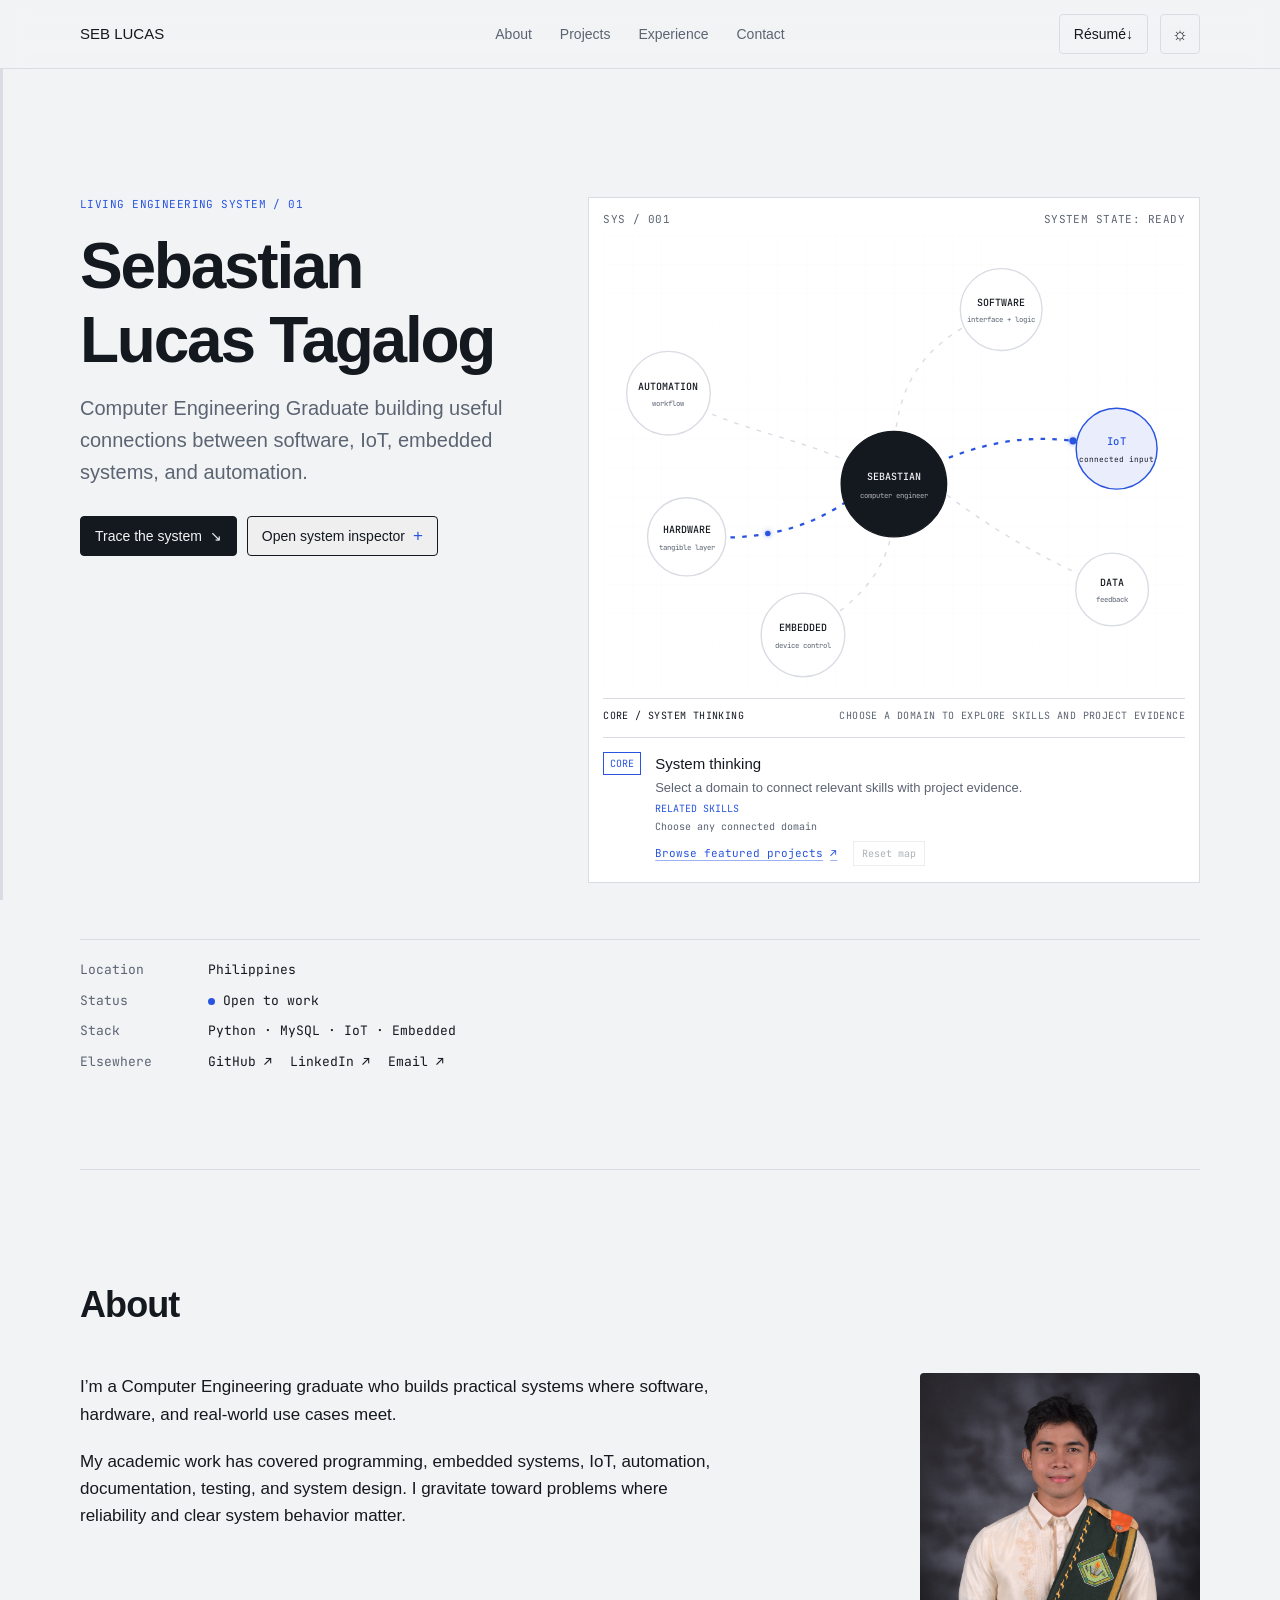
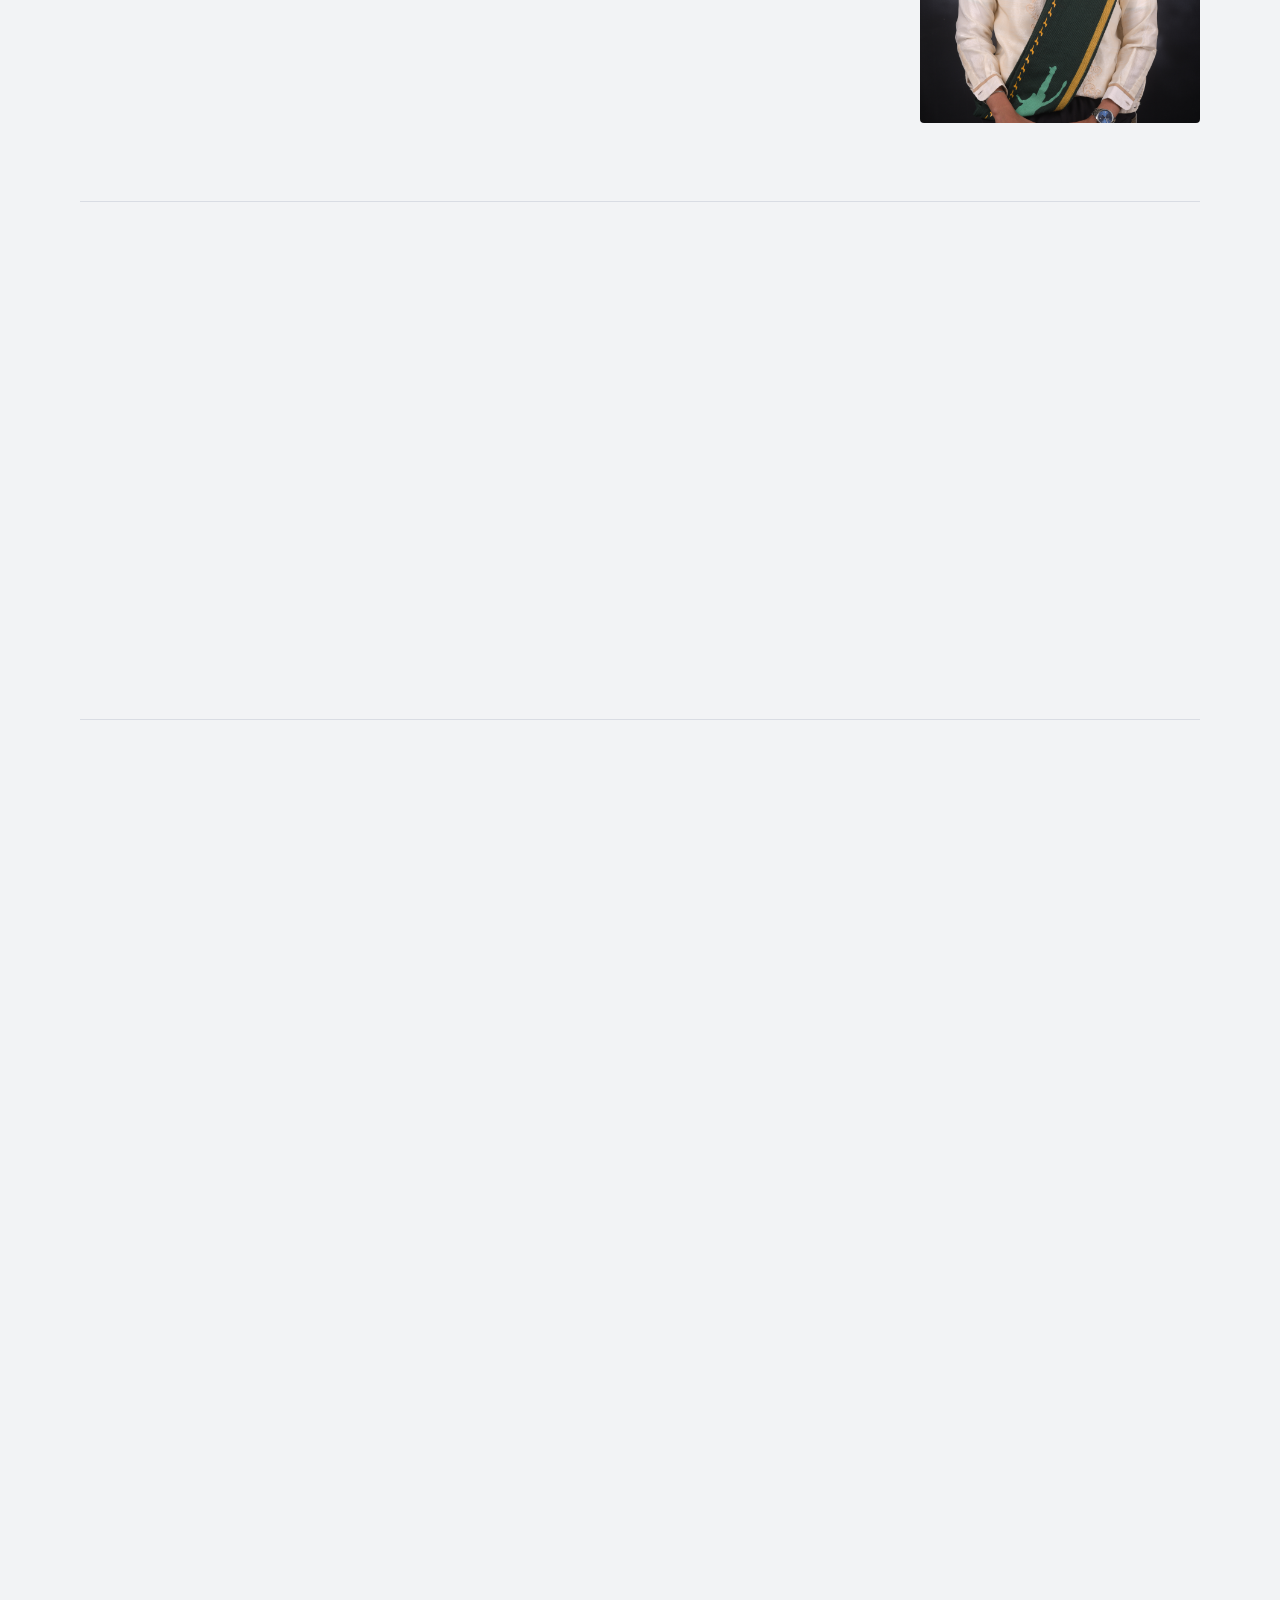
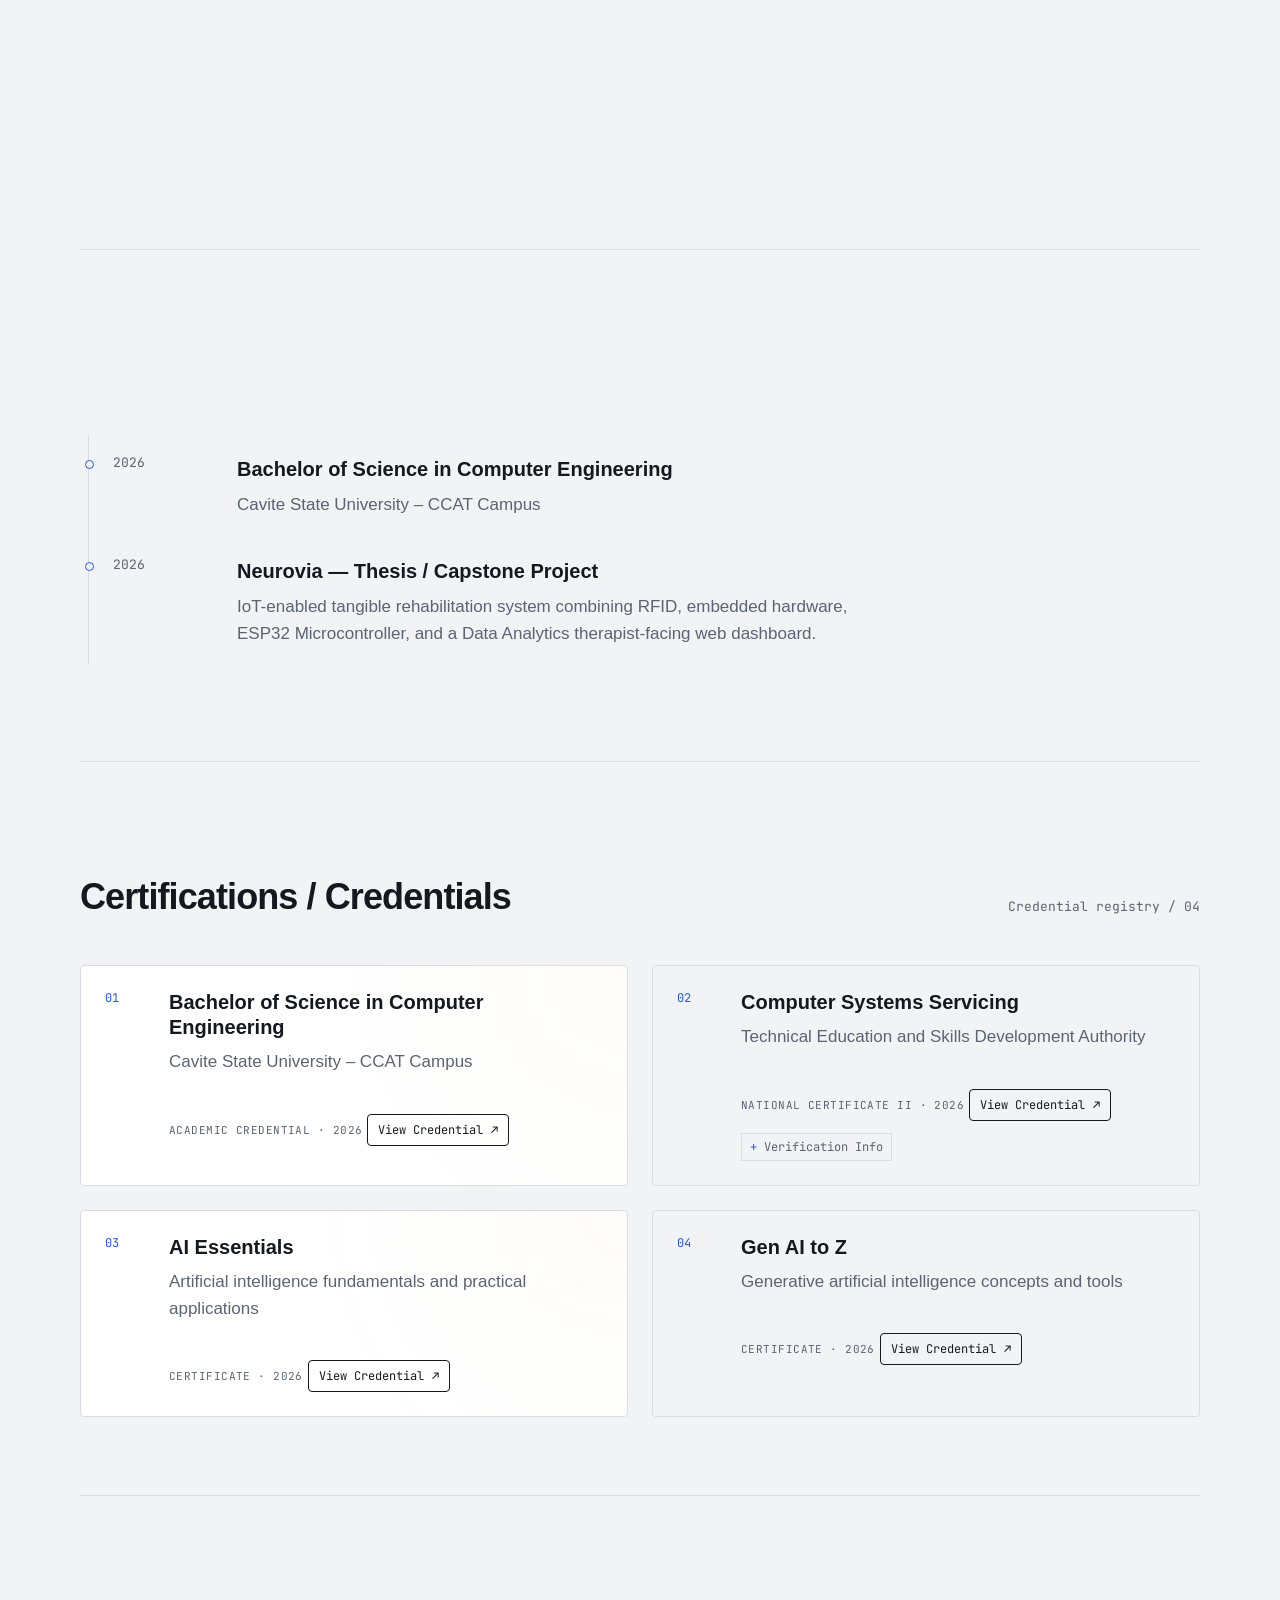
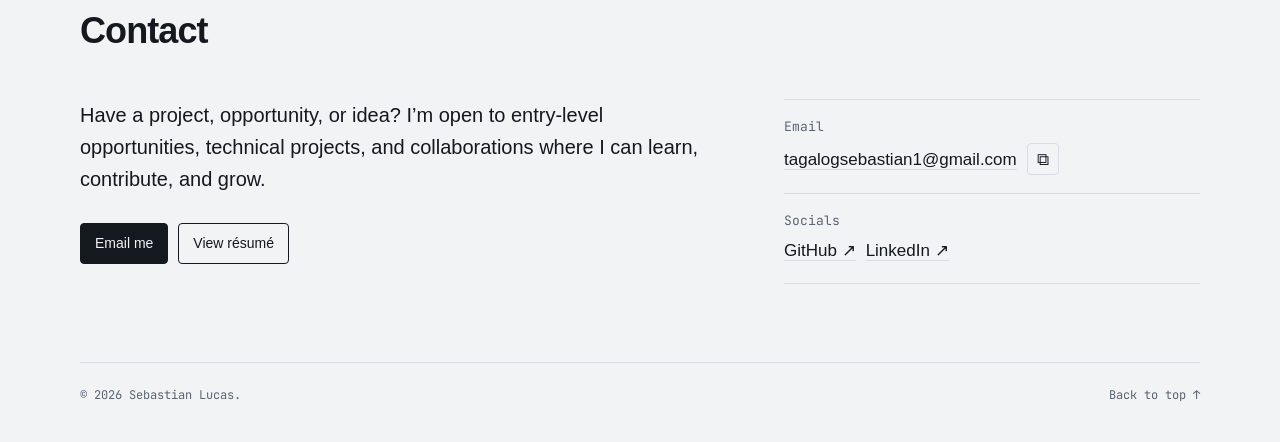
==== commit 8c370956: "Integrate scrolling animation & enhanced engineering domain map" ====
--- a/index.html
+++ b/index.html
@@ -66,8 +66,17 @@
               <g class="system-node node-software" data-domain="software" tabindex="0" role="button" aria-label="Inspect software domain"><circle cx="438" cy="82" r="45" /><text class="node-label" x="438" y="78">SOFTWARE</text><text x="438" y="96" class="node-sub">interface + logic</text></g><g class="system-node node-iot" data-domain="iot" tabindex="0" role="button" aria-label="Inspect IoT domain"><circle cx="565" cy="235" r="42" /><text class="node-label" x="565" y="231">IoT</text><text x="565" y="249" class="node-sub">connected input</text></g><g class="system-node node-embedded" data-domain="embedded" tabindex="0" role="button" aria-label="Inspect embedded domain"><circle cx="220" cy="440" r="46" /><text class="node-label" x="220" y="436">EMBEDDED</text><text x="220" y="454" class="node-sub">device control</text></g><g class="system-node node-automation" data-domain="automation" tabindex="0" role="button" aria-label="Inspect automation domain"><circle cx="72" cy="174" r="46" /><text class="node-label" x="72" y="170">AUTOMATION</text><text x="72" y="188" class="node-sub">workflow</text></g><g class="system-node node-hardware" data-domain="hardware" tabindex="0" role="button" aria-label="Inspect hardware domain"><circle cx="92" cy="332" r="43" /><text class="node-label" x="92" y="328">HARDWARE</text><text x="92" y="346" class="node-sub">tangible layer</text></g><g class="system-node node-data" data-domain="data" tabindex="0" role="button" aria-label="Inspect data domain"><circle cx="560" cy="390" r="40" /><text class="node-label" x="560" y="386">DATA</text><text x="560" y="404" class="node-sub">feedback</text></g><g class="system-node node-core is-active" data-domain="core"><circle cx="320" cy="274" r="58" /><text class="node-label" x="320" y="270">SEBASTIAN</text><text x="320" y="289" class="node-sub">computer engineer</text></g>
             </g>
           </svg>
-          <div class="visual-readout"><span data-domain-readout>CORE / SYSTEM THINKING</span><span>Pointer or tap a node to inspect</span></div>
-          <div class="node-inspection" data-node-inspection aria-live="polite"><span class="node-inspection-label" data-node-label>CORE</span><strong data-node-title>System thinking</strong><p data-node-description>Select a domain node to inspect its role in the system.</p></div>
+          <div class="visual-readout"><span data-domain-readout>CORE / SYSTEM THINKING</span><span>Choose a domain to explore skills and project evidence</span></div>
+          <div class="node-inspection" data-node-inspection aria-live="polite">
+            <span class="node-inspection-label" data-node-label>CORE</span>
+            <strong data-node-title>System thinking</strong>
+            <p data-node-description>Select a domain to connect relevant skills with project evidence.</p>
+            <div class="node-inspection-skills"><span>Related skills</span><span data-node-skills>Choose any connected domain</span></div>
+            <div class="node-inspection-actions">
+              <a class="node-evidence-link" data-node-link href="#projects"><span data-node-link-label>Browse featured projects</span><span aria-hidden="true">↗</span></a>
+              <button class="node-reset" type="button" data-map-reset disabled>Reset map</button>
+            </div>
+          </div>
         </div>
       </div>
 
--- a/theme.css
+++ b/theme.css
@@ -7,6 +7,10 @@
   --muted: #5B6472;
   --line: #D9DCE3;
   --accent: #2954E0;
+  --interactive-surface: #F8F9FB;
+  --interactive-shadow: rgba(20, 24, 31, .10);
+  --interactive-glow-strength: 7%;
+  --interactive-sheen-strength: 10%;
   --max: 1120px;
   --side: 80px;
   --radius: 4px;
@@ -20,6 +24,10 @@
   --muted: #969BA4;
   --line: #25272B;
   --accent: #6D8DFF;
+  --interactive-surface: #16181C;
+  --interactive-shadow: rgba(0, 0, 0, .28);
+  --interactive-glow-strength: 14%;
+  --interactive-sheen-strength: 16%;
   color-scheme: dark;
 }
 
@@ -134,6 +142,13 @@
 .node-inspection-label { grid-row: span 2; align-self: start; padding: 4px 6px; border: 1px solid var(--accent); color: var(--accent); font: 10px "JetBrains Mono", monospace; }
 .node-inspection strong { font-size: 15px; font-weight: 500; }
 .node-inspection p { grid-column: 2; margin: 0; color: var(--muted); font-size: 13px; line-height: 1.45; }
+.node-inspection-skills { grid-column: 2; display: grid; gap: 3px; color: var(--muted); font: 10px/1.5 "JetBrains Mono", monospace; }
+.node-inspection-skills span:first-child { color: var(--accent); text-transform: uppercase; }
+.node-inspection-actions { grid-column: 2; display: flex; align-items: center; flex-wrap: wrap; gap: 8px 16px; margin-top: 4px; }
+.node-evidence-link { display: inline-flex; align-items: center; gap: 7px; color: var(--accent); font: 11px "JetBrains Mono", monospace; text-decoration: underline; text-decoration-color: color-mix(in srgb, var(--accent) 45%, transparent); text-underline-offset: 3px; }
+.node-reset { padding: 5px 8px; border: 1px solid var(--line); background: transparent; color: var(--muted); font: 10px "JetBrains Mono", monospace; cursor: pointer; }
+.node-reset:hover:not(:disabled) { border-color: var(--accent); color: var(--accent); }
+.node-reset:disabled { opacity: .5; cursor: default; }
 @keyframes inspection-reveal { from { opacity: .35; transform: translateY(8px); } to { opacity: 1; transform: none; } }
 .architecture-panel { display: grid; grid-template-columns: .8fr 1.2fr; gap: 24px; padding: 20px 0 26px; border-bottom: 1px solid var(--line); }
 .architecture-intro p { margin: 10px 0 0; max-width: 34ch; color: var(--muted); font: 15px/1.55 inherit; text-transform: none; letter-spacing: 0; }
@@ -198,7 +213,7 @@
   grid-column: span 12;
   border: 1px solid var(--line);
   border-radius: var(--radius);
-  background: radial-gradient(circle at 88% 0%, color-mix(in srgb, var(--project-glow) 0%, transparent), transparent 48%), var(--surface);
+  background: radial-gradient(circle at 88% 0%, color-mix(in srgb, var(--project-glow) 3%, transparent), transparent 48%), var(--surface);
   overflow: hidden;
   transition: transform .45s var(--ease), border-color .45s ease, background .45s ease, box-shadow .45s ease;
 }
@@ -207,8 +222,8 @@
 .project-card:nth-child(3) { --project-glow: #B56A2A; }
 .project-card:is(:hover, :focus-within) {
   border-color: color-mix(in srgb, var(--project-glow) 52%, var(--line));
-  background: radial-gradient(circle at var(--pointer-x, 88%) var(--pointer-y, 0%), color-mix(in srgb, var(--project-glow) 14%, transparent), transparent 52%), var(--surface);
-  box-shadow: 0 14px 34px color-mix(in srgb, var(--project-glow) 10%, transparent);
+  background: radial-gradient(circle at var(--pointer-x, 88%) var(--pointer-y, 0%), color-mix(in srgb, var(--project-glow) var(--interactive-glow-strength), transparent), transparent 52%), var(--interactive-surface);
+  box-shadow: 0 14px 34px color-mix(in srgb, var(--interactive-shadow) 100%, transparent);
   transform: perspective(900px) translateY(-3px) rotateX(var(--tilt-y, 0deg)) rotateY(var(--tilt-x, 0deg));
   will-change: transform, background;
 }
@@ -277,20 +292,20 @@
   display: grid; grid-template-columns: 44px 1fr; gap: 20px; min-height: 170px;
   position: relative; isolation: isolate; overflow: hidden;
   padding: 24px; border: 1px solid var(--line); border-radius: var(--radius);
-  background: radial-gradient(circle at var(--pointer-x, 100%) var(--pointer-y, 0%), color-mix(in srgb, var(--credential-glow) 0%, transparent), transparent 55%), var(--surface);
+  background: radial-gradient(circle at var(--pointer-x, 100%) var(--pointer-y, 0%), color-mix(in srgb, var(--credential-glow) 3%, transparent), transparent 55%), var(--surface);
   transition: transform .5s var(--ease), border-color .4s ease, background .5s ease, box-shadow .5s ease;
 }
 .certification-card::before {
   content: ""; position: absolute; z-index: -1; inset: 0;
-  background: linear-gradient(115deg, transparent 35%, color-mix(in srgb, var(--credential-glow) 0%, transparent) 50%, transparent 65%);
+  background: linear-gradient(115deg, transparent 35%, color-mix(in srgb, var(--credential-glow) var(--interactive-sheen-strength), transparent) 50%, transparent 65%);
   transform: translateX(-120%); transition: transform .75s var(--ease), opacity .4s ease;
   pointer-events: none;
 }
 .certification-card:nth-child(2n) { --credential-glow: #8CA8B2; }
 .certification-card:is(:hover, :focus-within) {
   border-color: color-mix(in srgb, var(--credential-glow) 55%, var(--line));
-  background: radial-gradient(circle at var(--pointer-x, 100%) var(--pointer-y, 0%), color-mix(in srgb, var(--credential-glow) 13%, transparent), transparent 58%), var(--surface);
-  box-shadow: 0 16px 38px color-mix(in srgb, var(--credential-glow) 12%, transparent);
+  background: radial-gradient(circle at var(--pointer-x, 100%) var(--pointer-y, 0%), color-mix(in srgb, var(--credential-glow) var(--interactive-glow-strength), transparent), transparent 58%), var(--interactive-surface);
+  box-shadow: 0 16px 38px color-mix(in srgb, var(--interactive-shadow) 100%, transparent);
   transform: perspective(1000px) translateY(-4px) rotateX(var(--tilt-y, 0deg)) rotateY(var(--tilt-x, 0deg));
   will-change: transform, background;
 }
@@ -382,6 +397,12 @@
 .hero-rule { animation: hero-rule-draw .35s ease-out both; }
 .hero-copy { animation: hero-name-in .25s ease-out .35s both; }
 .meta-grid { animation: hero-meta-in .25s ease-out .60s both; }
+html.has-scroll-reveal .scroll-reveal {
+  opacity: 0;
+  translate: 0 18px;
+  transition: opacity .7s var(--ease), translate .7s var(--ease);
+}
+html.has-scroll-reveal .scroll-reveal.is-revealed { opacity: 1; translate: 0 0; }
 @keyframes hero-rule-draw { from { transform: scaleX(0); } to { transform: scaleX(1); } }
 @keyframes hero-name-in { from { opacity: 0; transform: translateY(10px); } to { opacity: 1; transform: none; } }
 @keyframes hero-meta-in { from { opacity: 0; transform: translateY(6px); } to { opacity: 1; transform: none; } }
@@ -407,7 +428,7 @@
   .visual-readout span + span { margin-top: 6px; }
   .node-inspection { grid-template-columns: 1fr; gap: 7px; }
   .node-inspection-label { grid-row: auto; justify-self: start; }
-  .node-inspection p { grid-column: auto; }
+  .node-inspection p, .node-inspection-skills, .node-inspection-actions { grid-column: auto; }
   .hero h1 { font-size: 36px; }
   .role { font-size: 17px; }
   .meta-row { grid-template-columns: 88px 1fr; }
@@ -443,6 +464,10 @@
   .meta-row { grid-template-columns: 1fr; gap: 3px; }
 }
 
+@media print {
+  html.has-scroll-reveal .scroll-reveal { opacity: 1 !important; translate: none !important; transition: none !important; }
+}
+
 @media (prefers-reduced-motion: reduce) {
   html { scroll-behavior: auto; }
   .signal-pulses { display: none; }
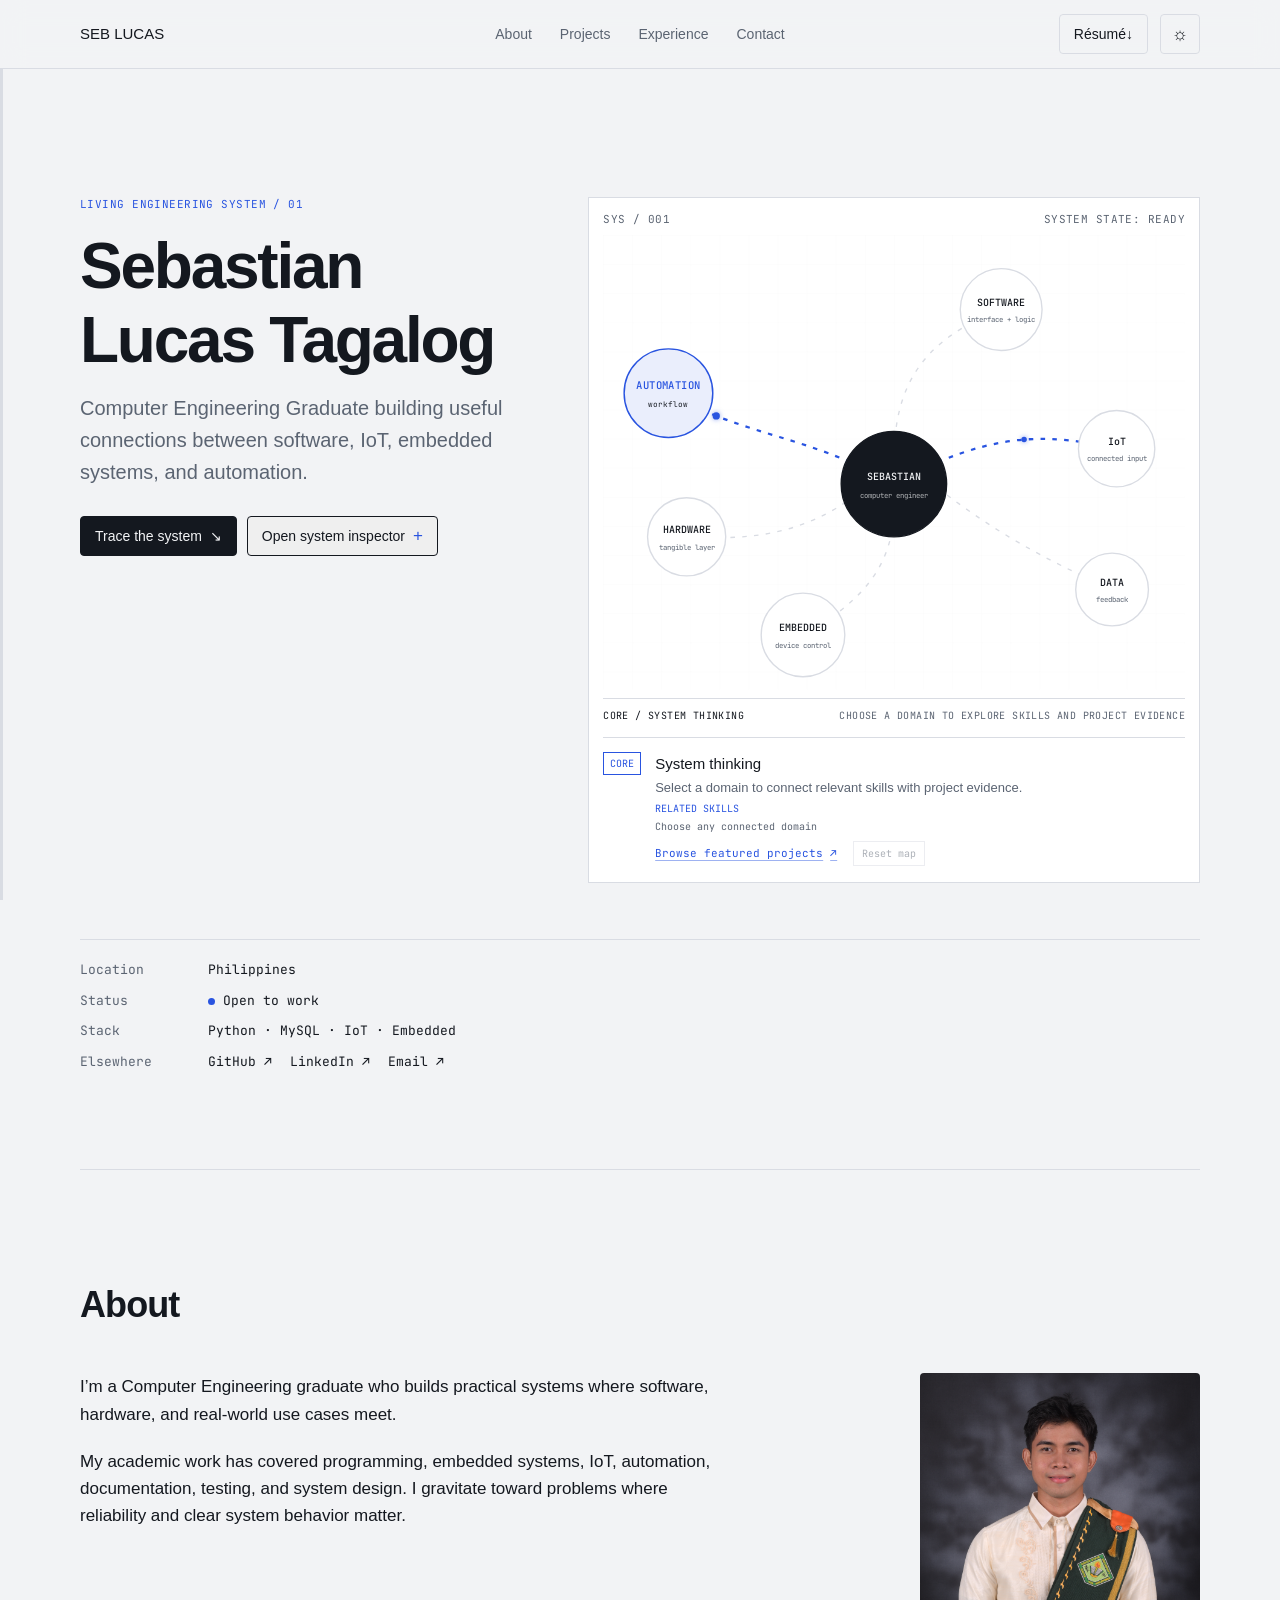
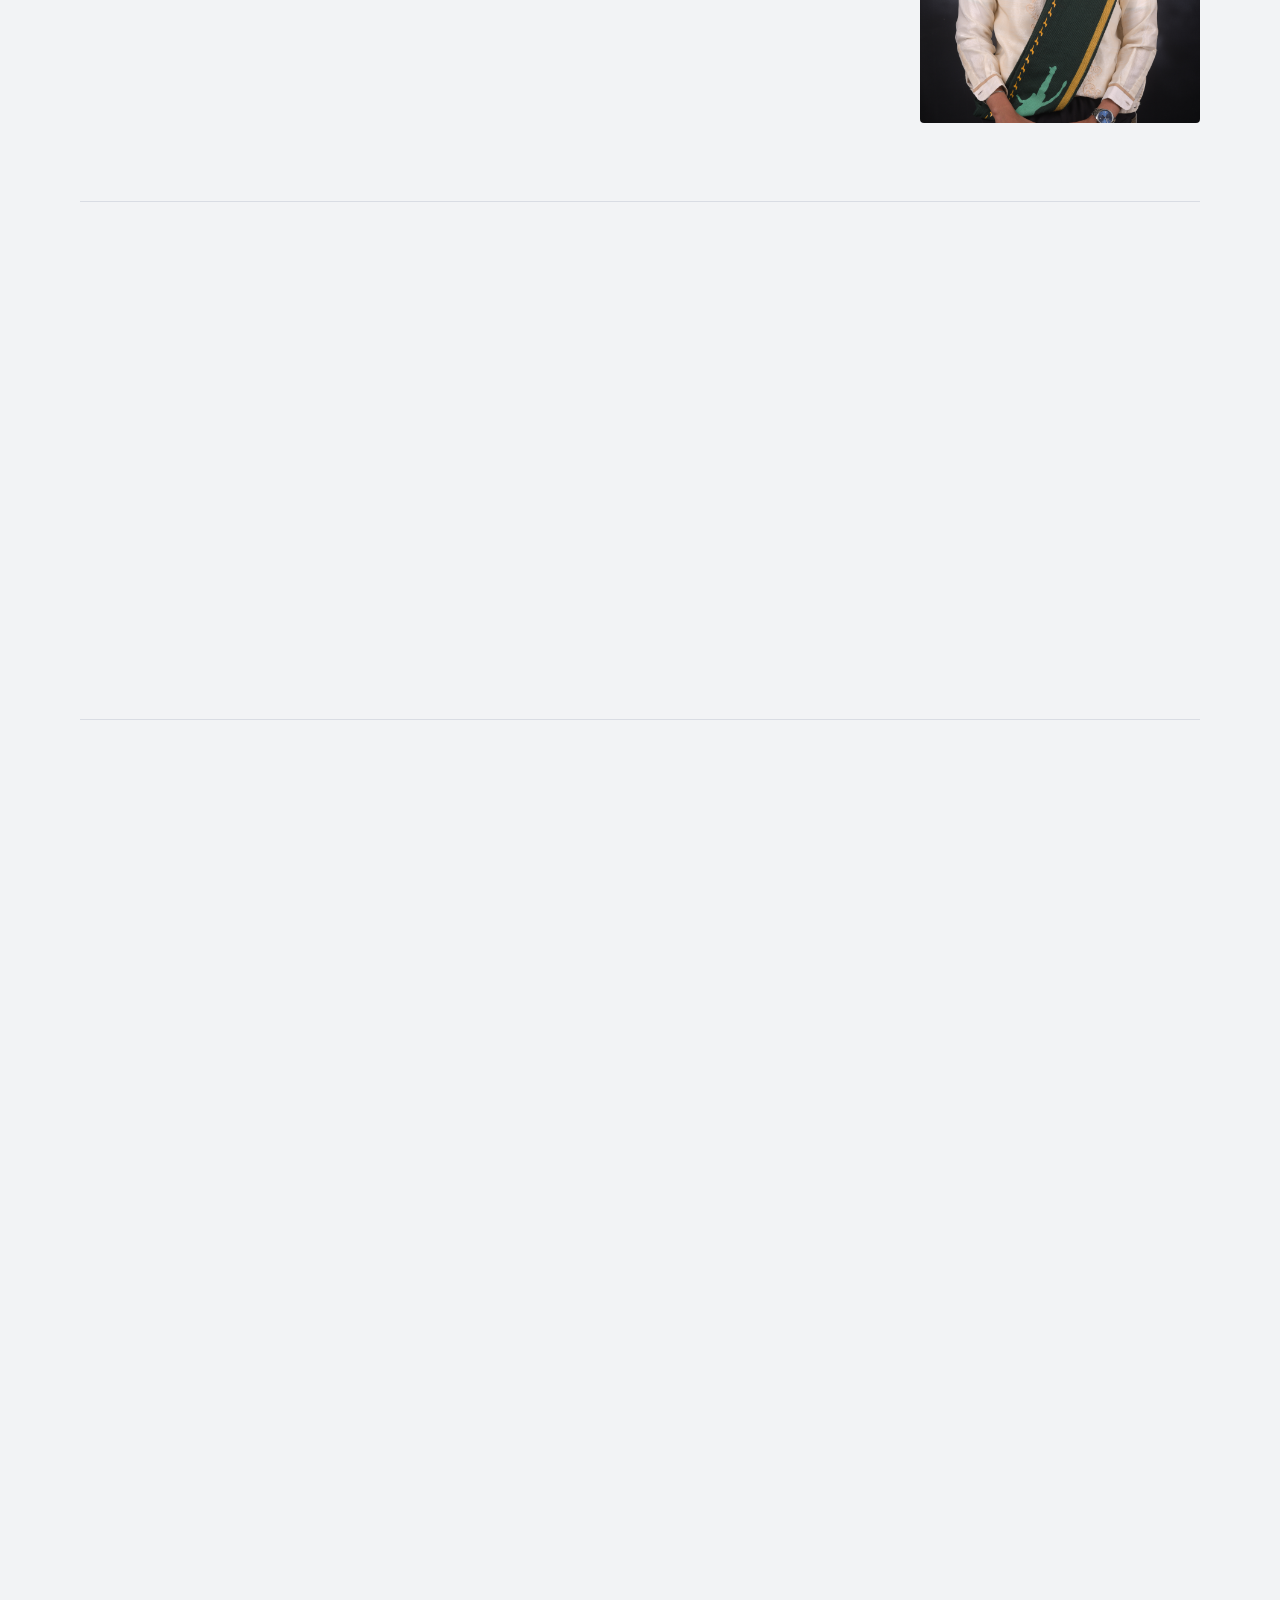
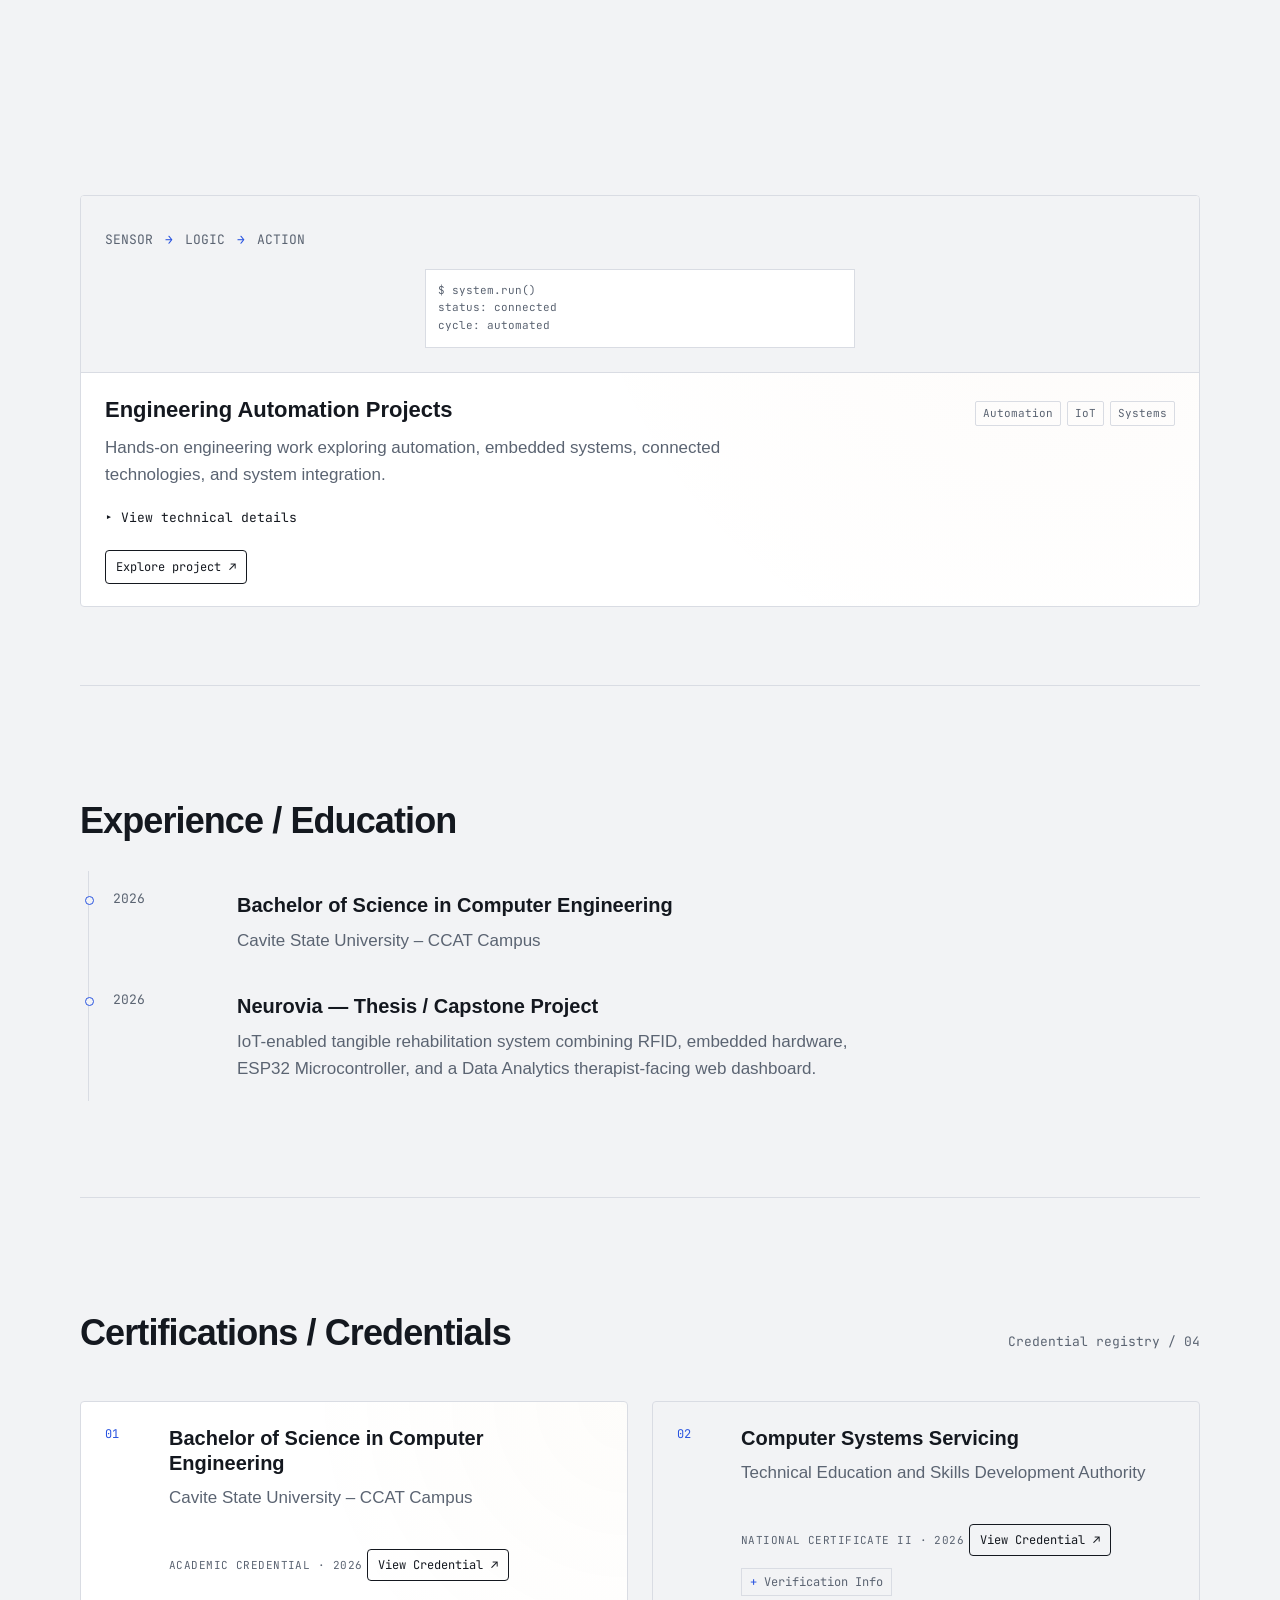
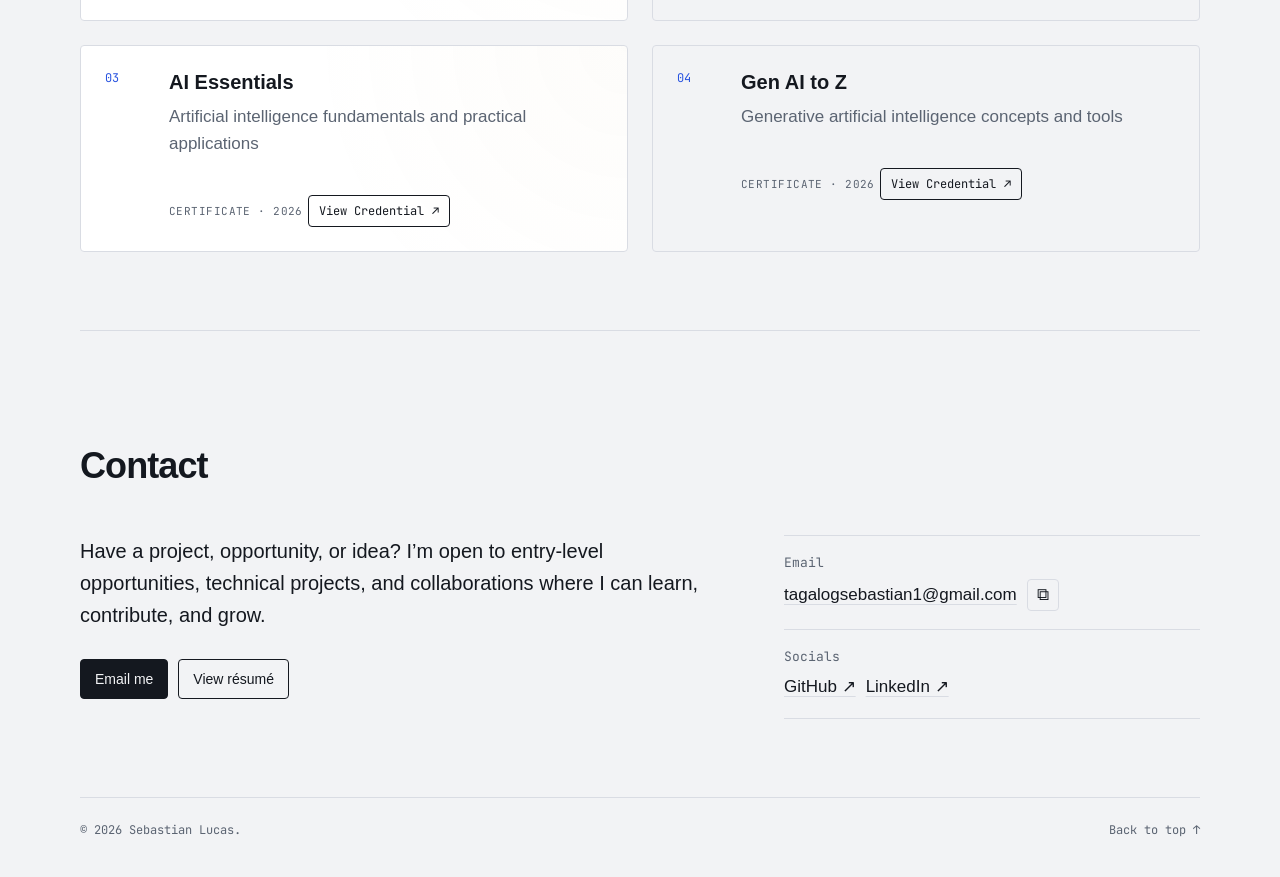
==== commit 310fbab3: "Added High Velocity in Featured Projects" ====
--- a/index.html
+++ b/index.html
@@ -234,6 +234,31 @@
             </dl>
           </div>
         </article>
+
+        <article class="project-card project-card-high-velocity" data-project>
+          <button class="project-summary" type="button" aria-expanded="false" aria-controls="project-high-velocity">
+            <div class="project-preview preview-automation" aria-hidden="true">
+              <div class="automation-flow"><span>DISCOVER</span><b>→</b><span>SELECT</span><b>→</b><span>DEMO CART</span></div>
+              <pre aria-hidden="true">$ storefront.status()
+catalog: ready
+checkout: demo only</pre>
+            </div>
+            <div class="project-title-row">
+              <h3>High Velocity</h3>
+              <div class="tags"><span>React</span><span>Storefront</span><span>Full-stack</span></div>
+            </div>
+            <p class="project-pitch">A responsive full-stack storefront demo featuring an editorial product catalog, guest account, and session-based cart.</p>
+            <span class="expand-hint"><span aria-hidden="true">▸</span> View technical details</span>
+          </button>
+          <a class="project-explore" href="https://high-velocity.onrender.com/" target="_blank" rel="noreferrer">Open live demo <span aria-hidden="true">↗</span></a>
+          <div class="project-details" id="project-high-velocity" hidden>
+            <dl>
+              <div><dt>Problem</dt><dd>A storefront portfolio demo should make product browsing and cart interactions easy to explore without implying that real purchases are available.</dd></div>
+              <div><dt>Approach</dt><dd>Built a responsive React storefront backed by Express and tRPC, with a sample catalog, guest account view, and session-based cart.</dd></div>
+              <div><dt>Result</dt><dd>Delivered an interactive public demo. Checkout does not create orders, collect payment, or redirect to a commerce provider.</dd></div>
+            </dl>
+          </div>
+        </article>
       </div>
     </section>
 
--- a/theme.css
+++ b/theme.css
@@ -220,6 +220,7 @@
 .project-card:nth-child(1) { --project-glow: #2D73D5; }
 .project-card:nth-child(2) { --project-glow: #168A86; }
 .project-card:nth-child(3) { --project-glow: #B56A2A; }
+.project-card-high-velocity { order: -1; }
 .project-card:is(:hover, :focus-within) {
   border-color: color-mix(in srgb, var(--project-glow) 52%, var(--line));
   background: radial-gradient(circle at var(--pointer-x, 88%) var(--pointer-y, 0%), color-mix(in srgb, var(--project-glow) var(--interactive-glow-strength), transparent), transparent 52%), var(--interactive-surface);
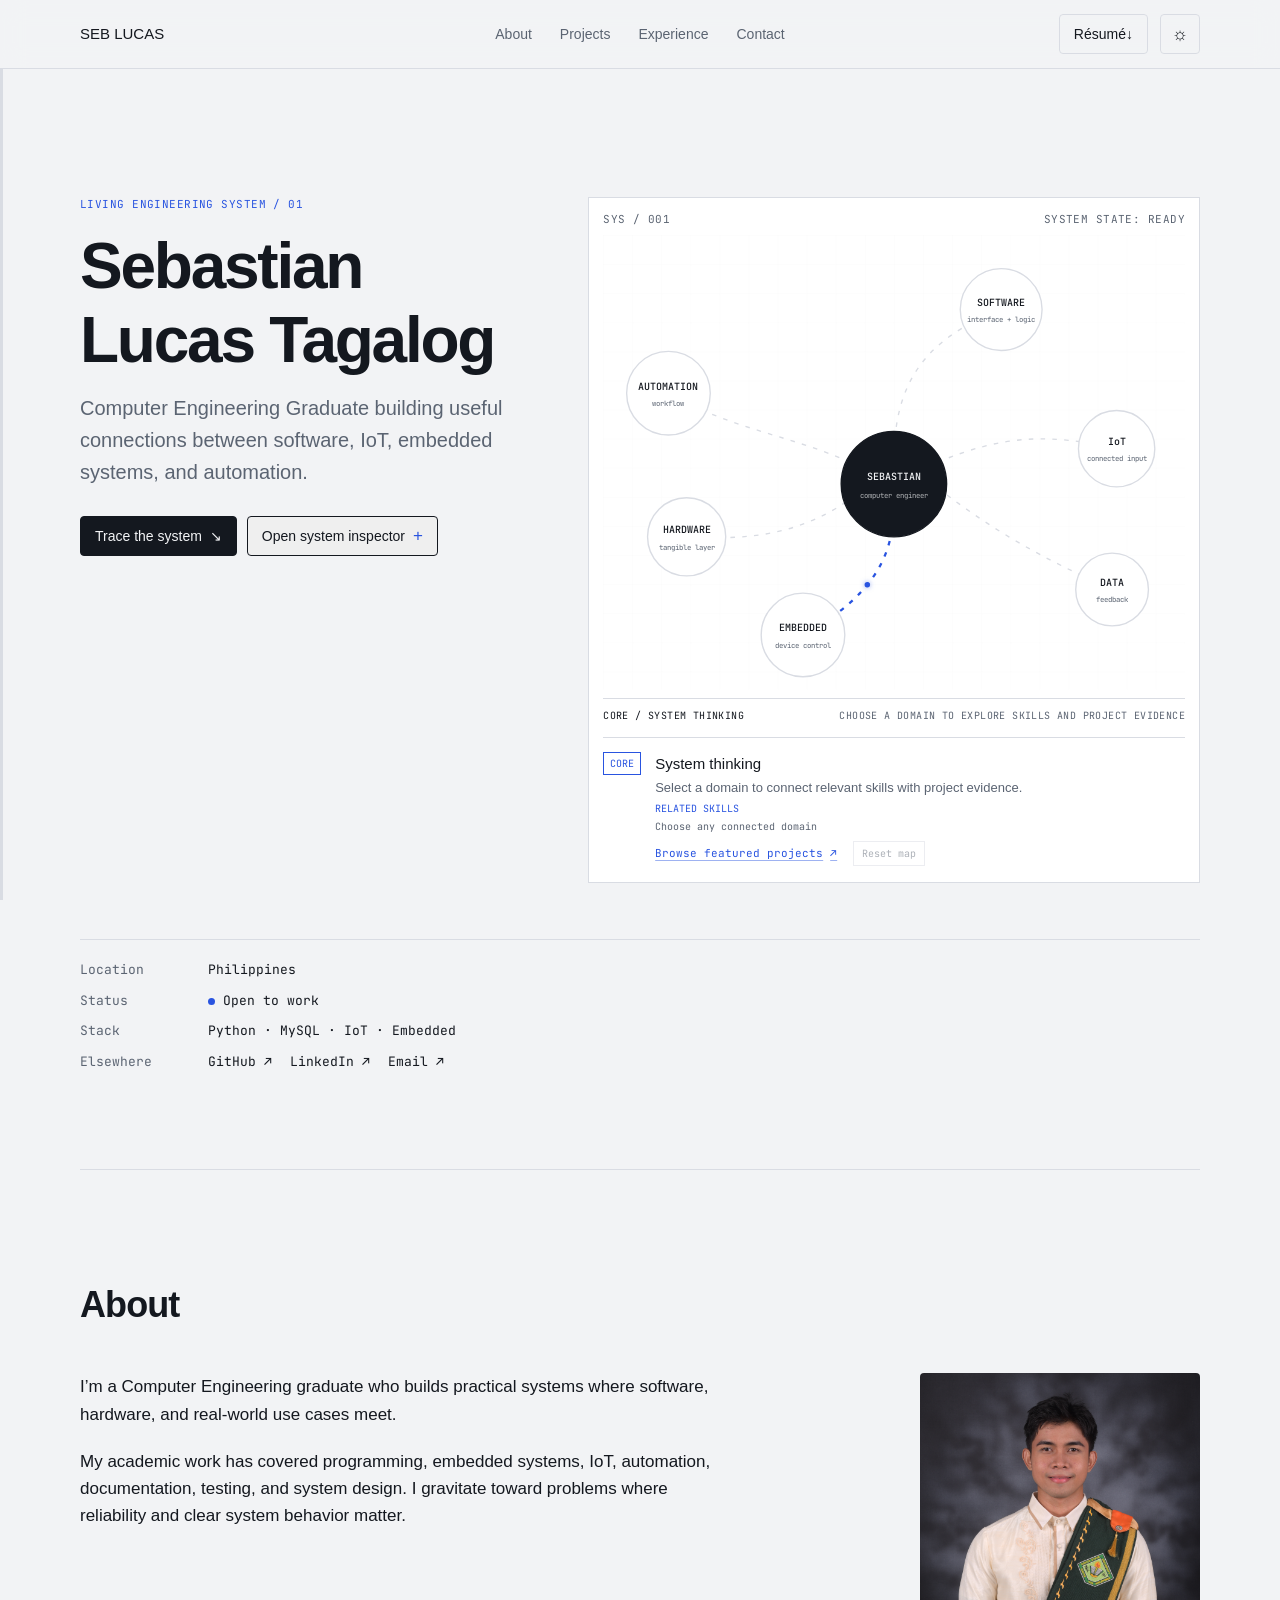
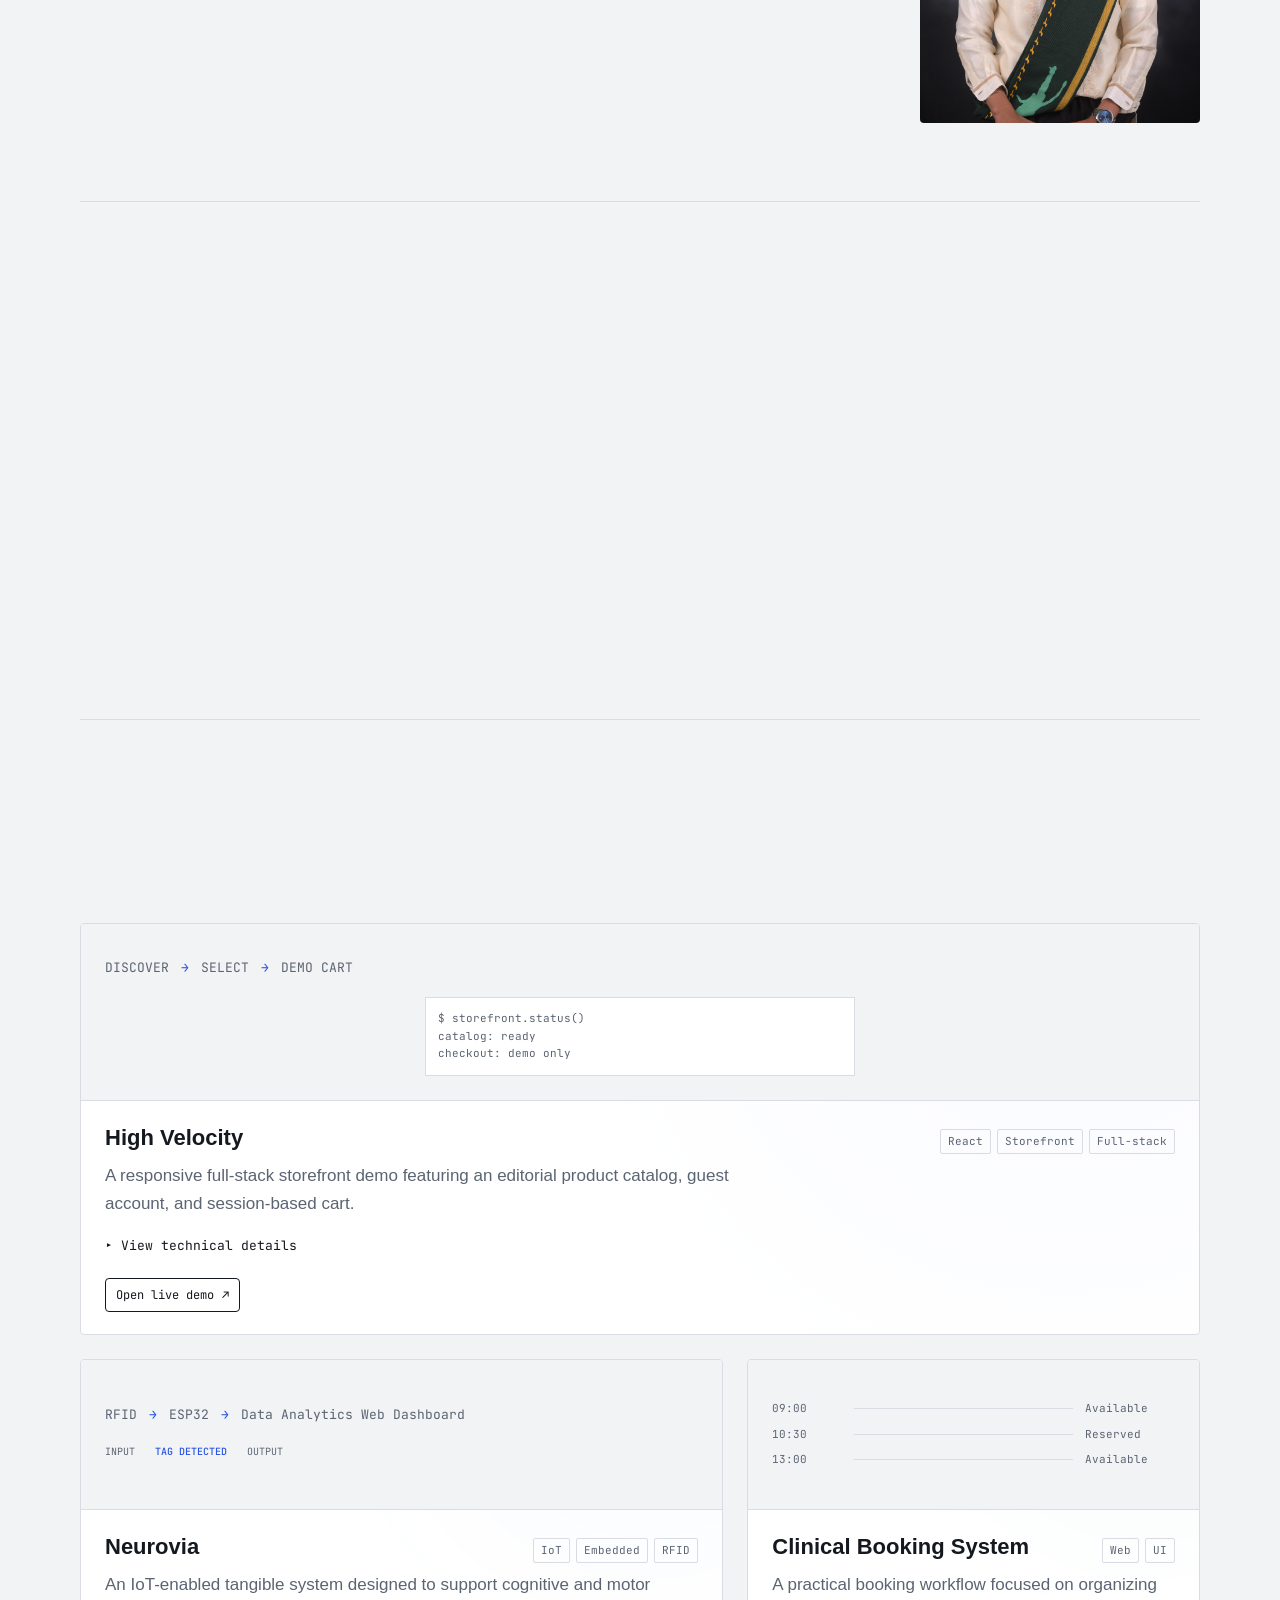
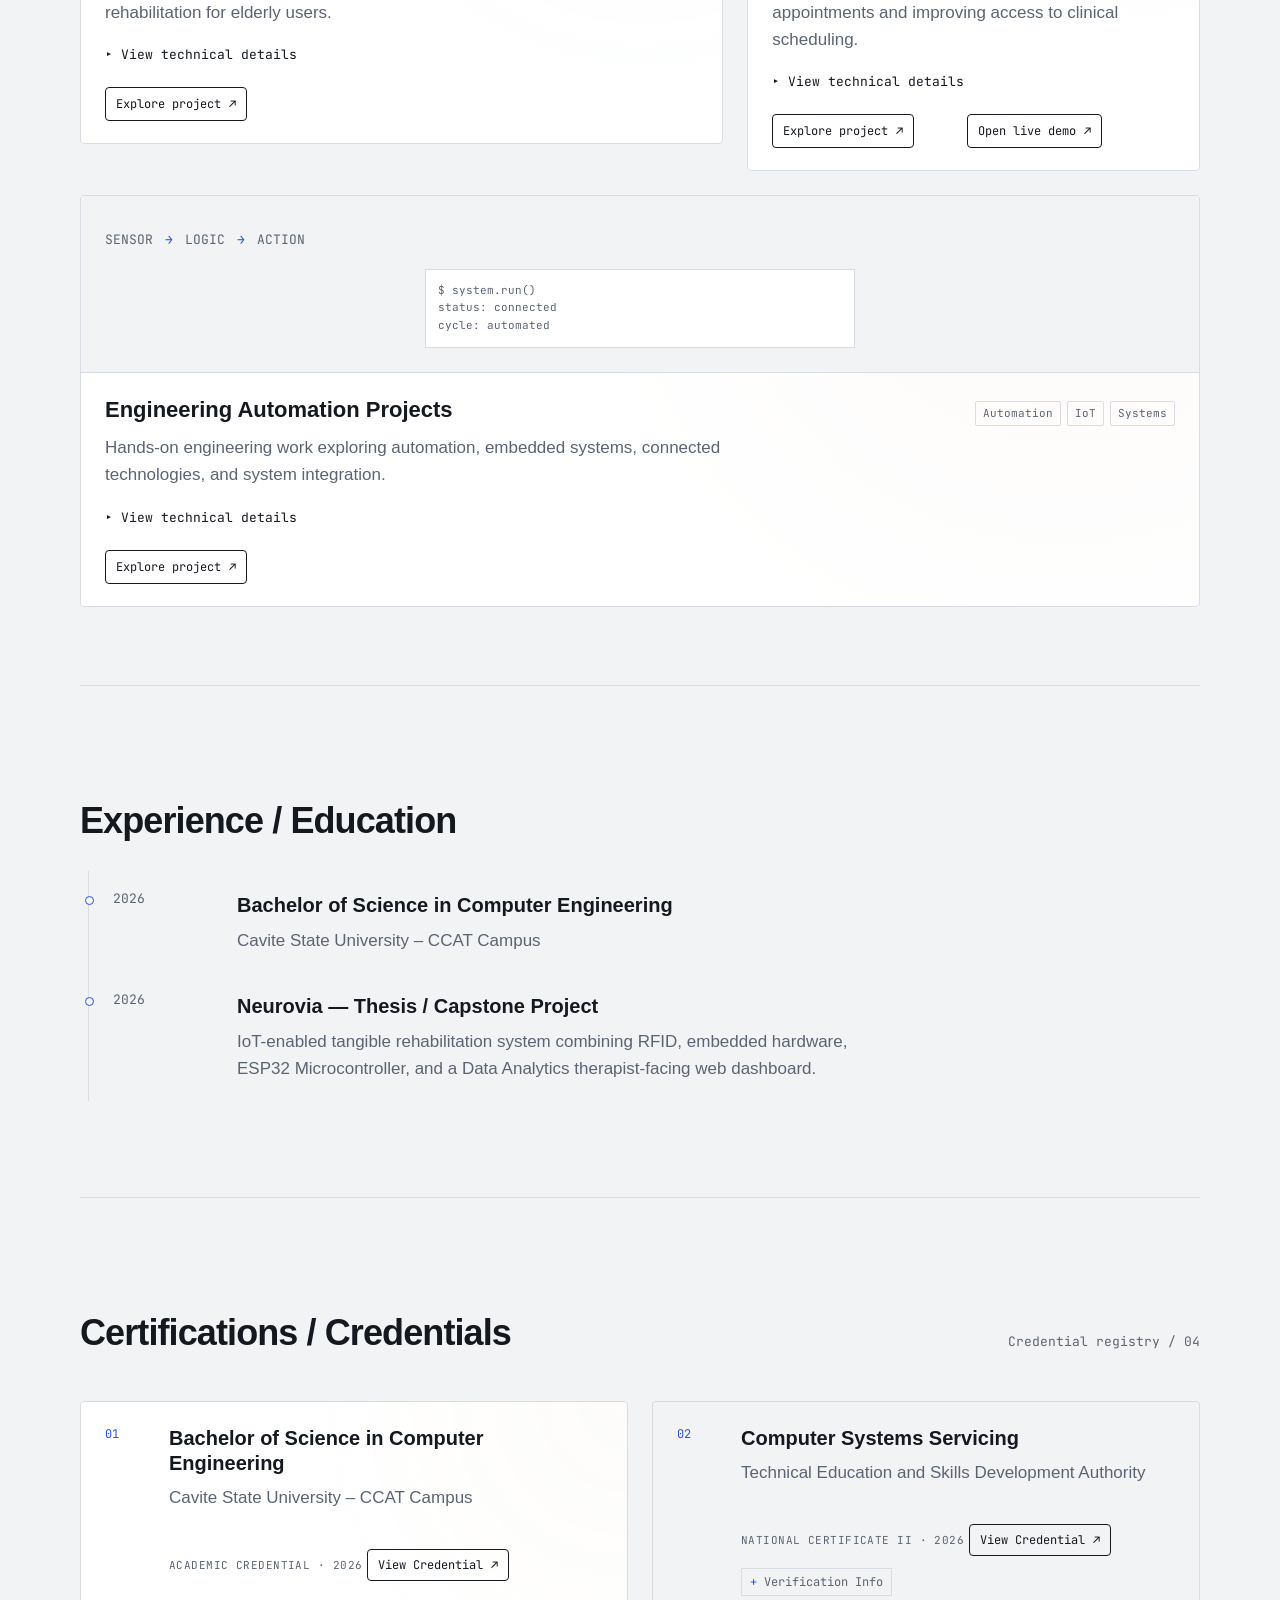
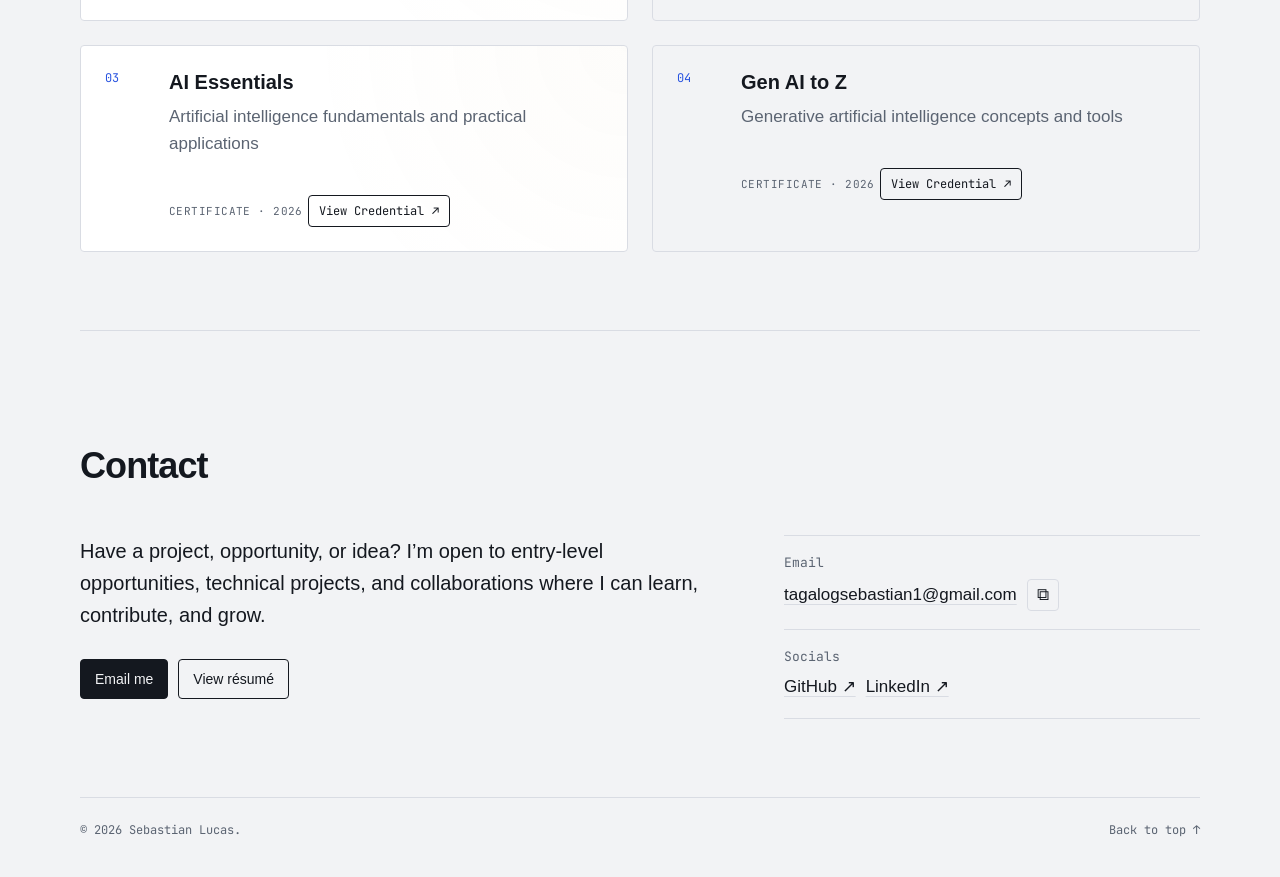
==== commit 06386a8e: "Added Clinicl Appointment System on Featured Projects" ====
--- a/index.html
+++ b/index.html
@@ -201,6 +201,7 @@
             <span class="expand-hint"><span aria-hidden="true">▸</span> View technical details</span>
           </button>
           <a class="project-explore" href="project-clinical-booking.html">Explore project <span aria-hidden="true">↗</span></a>
+          <a class="project-explore" href="https://aurelia-clinic-appointment-system.onrender.com/" target="_blank" rel="noreferrer">Open live demo <span aria-hidden="true">↗</span></a>
           <div class="project-details" id="project-booking" hidden>
             <dl>
               <div><dt>Problem</dt><dd>Appointment scheduling benefits from a clear workflow that reduces ambiguity around available time slots and booking information.</dd></div>
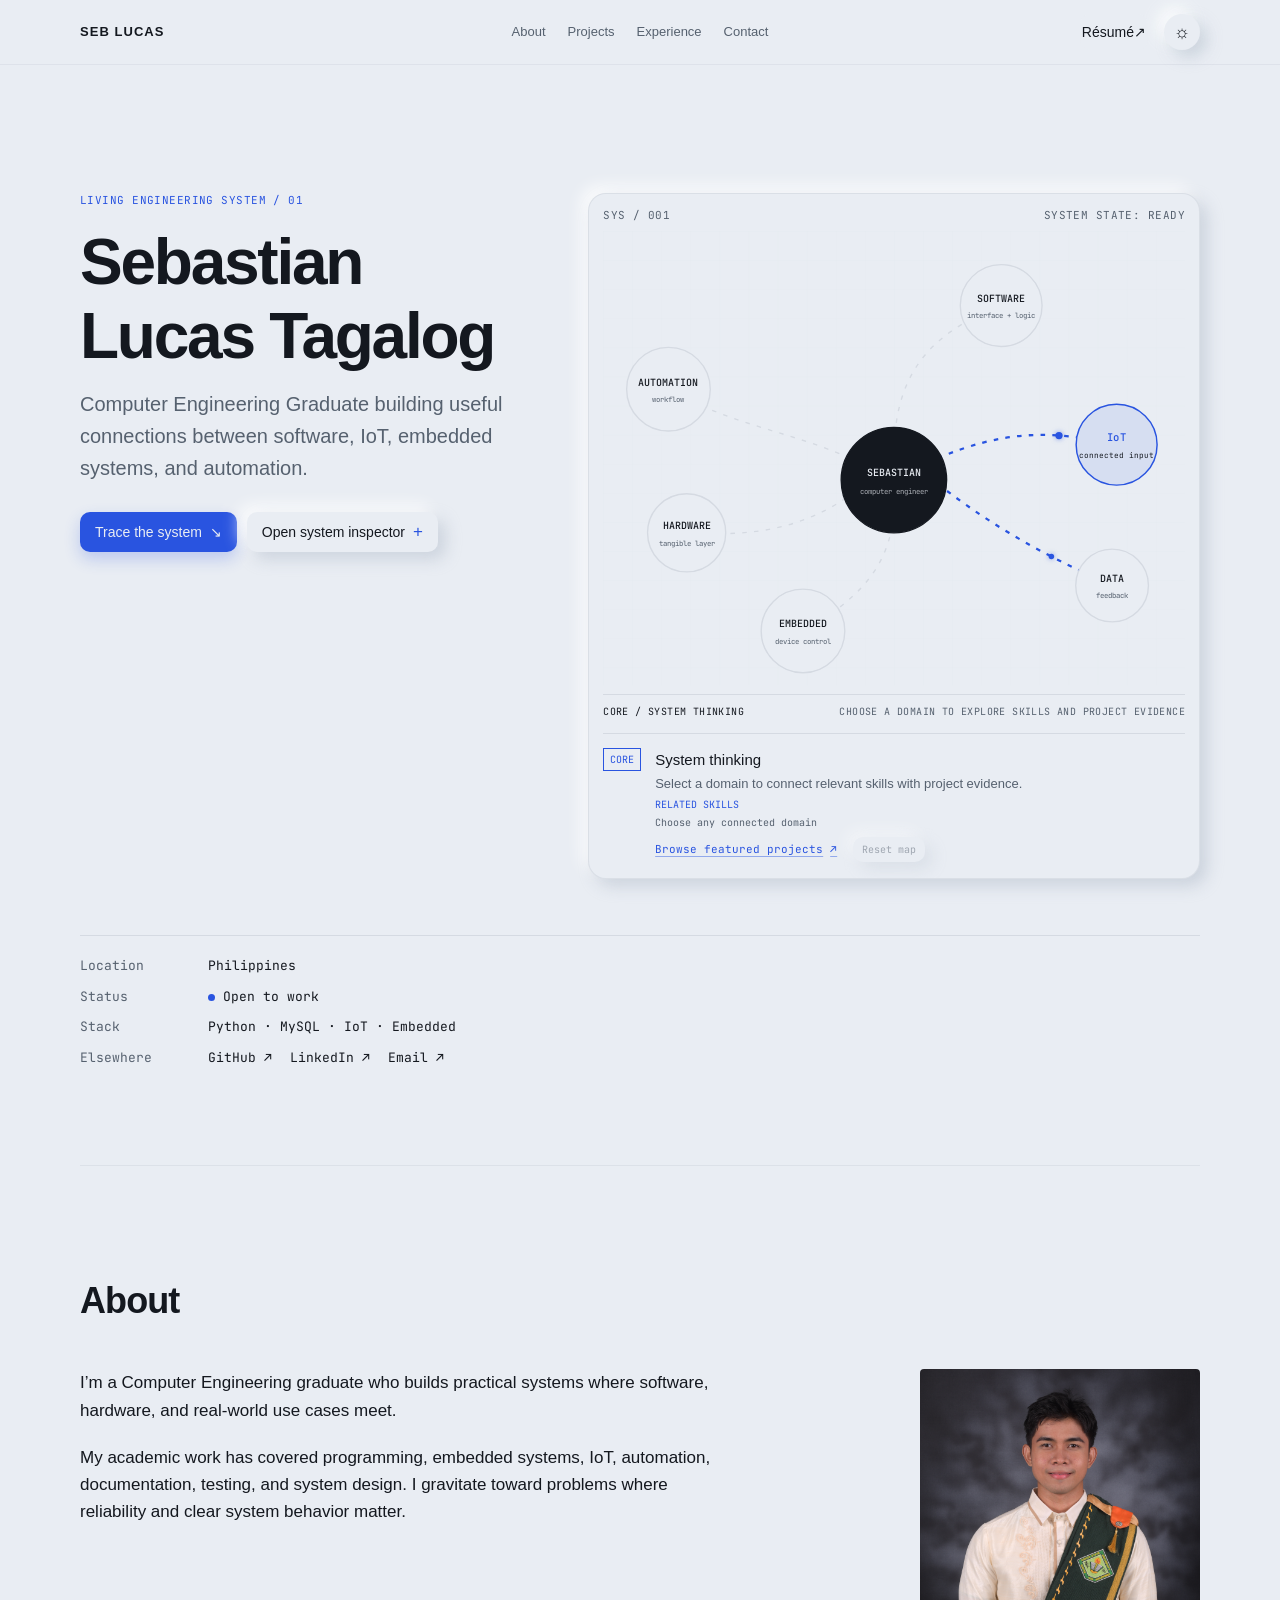
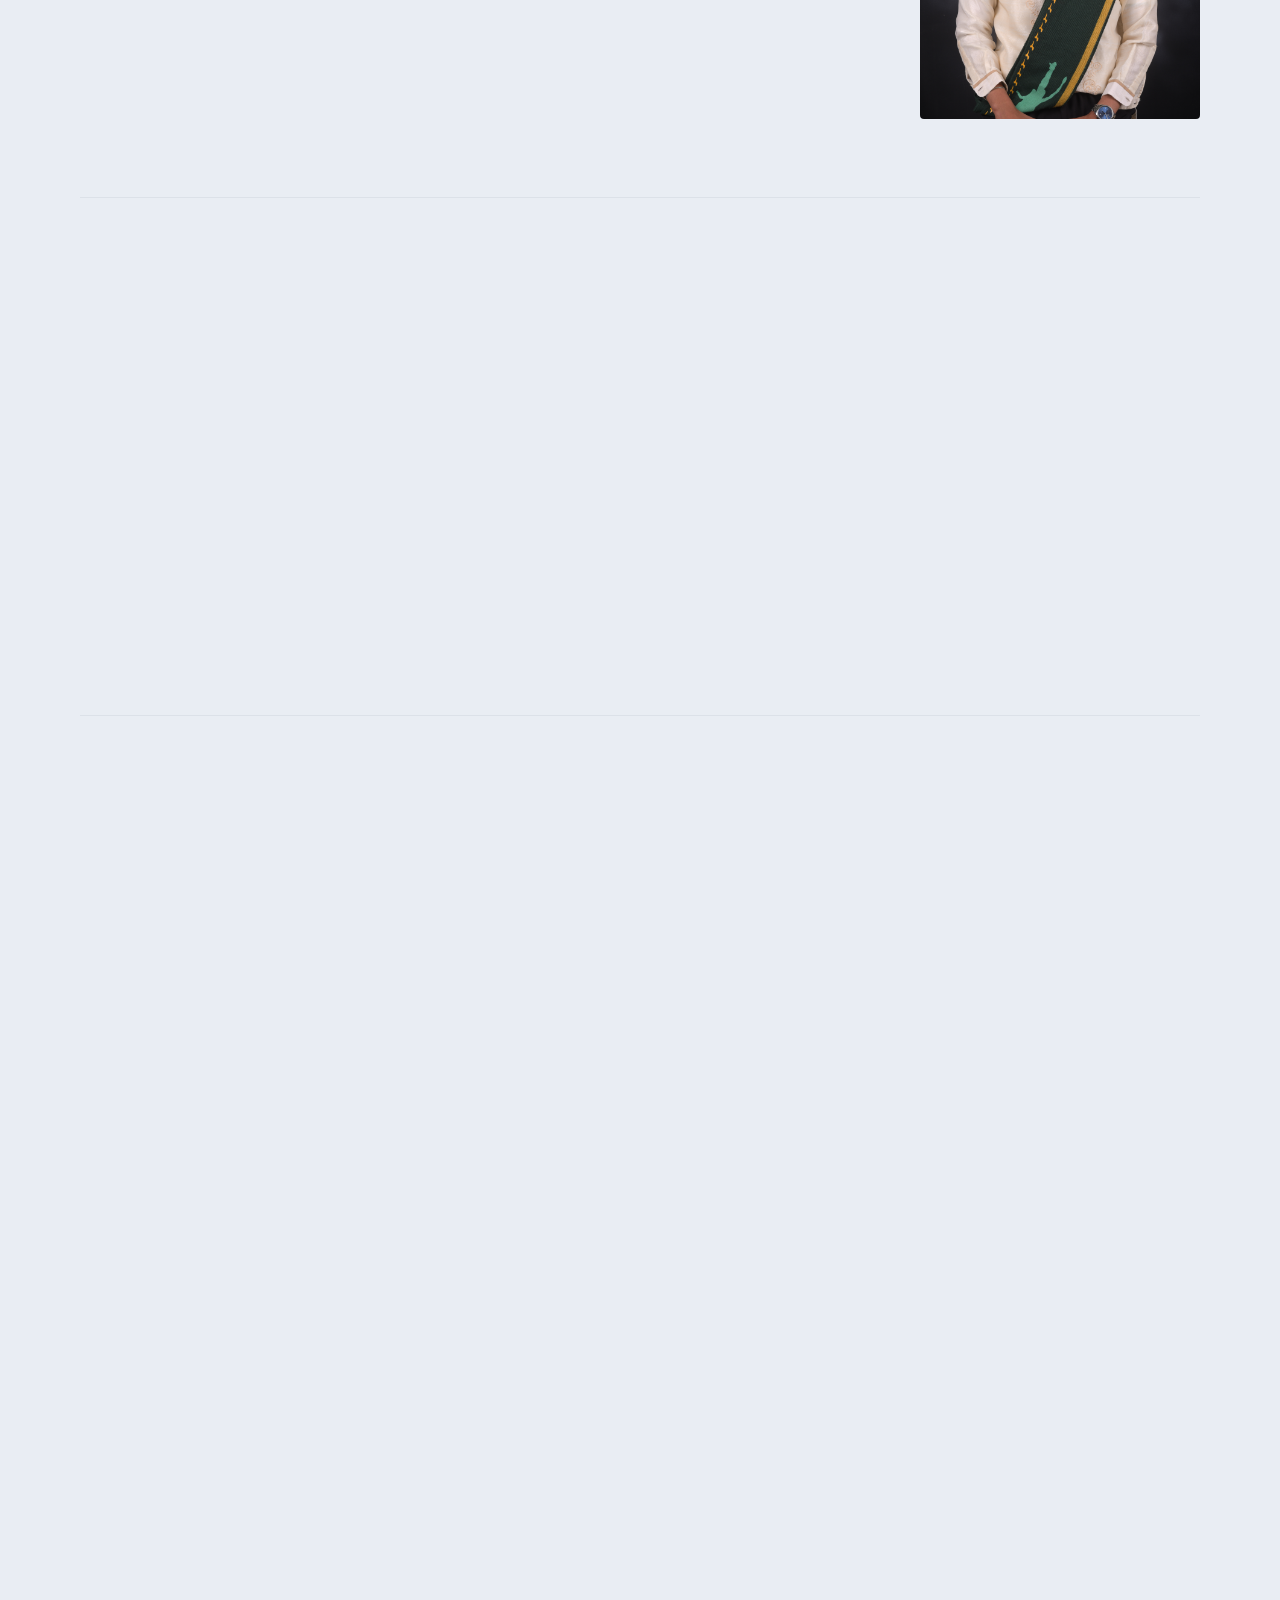
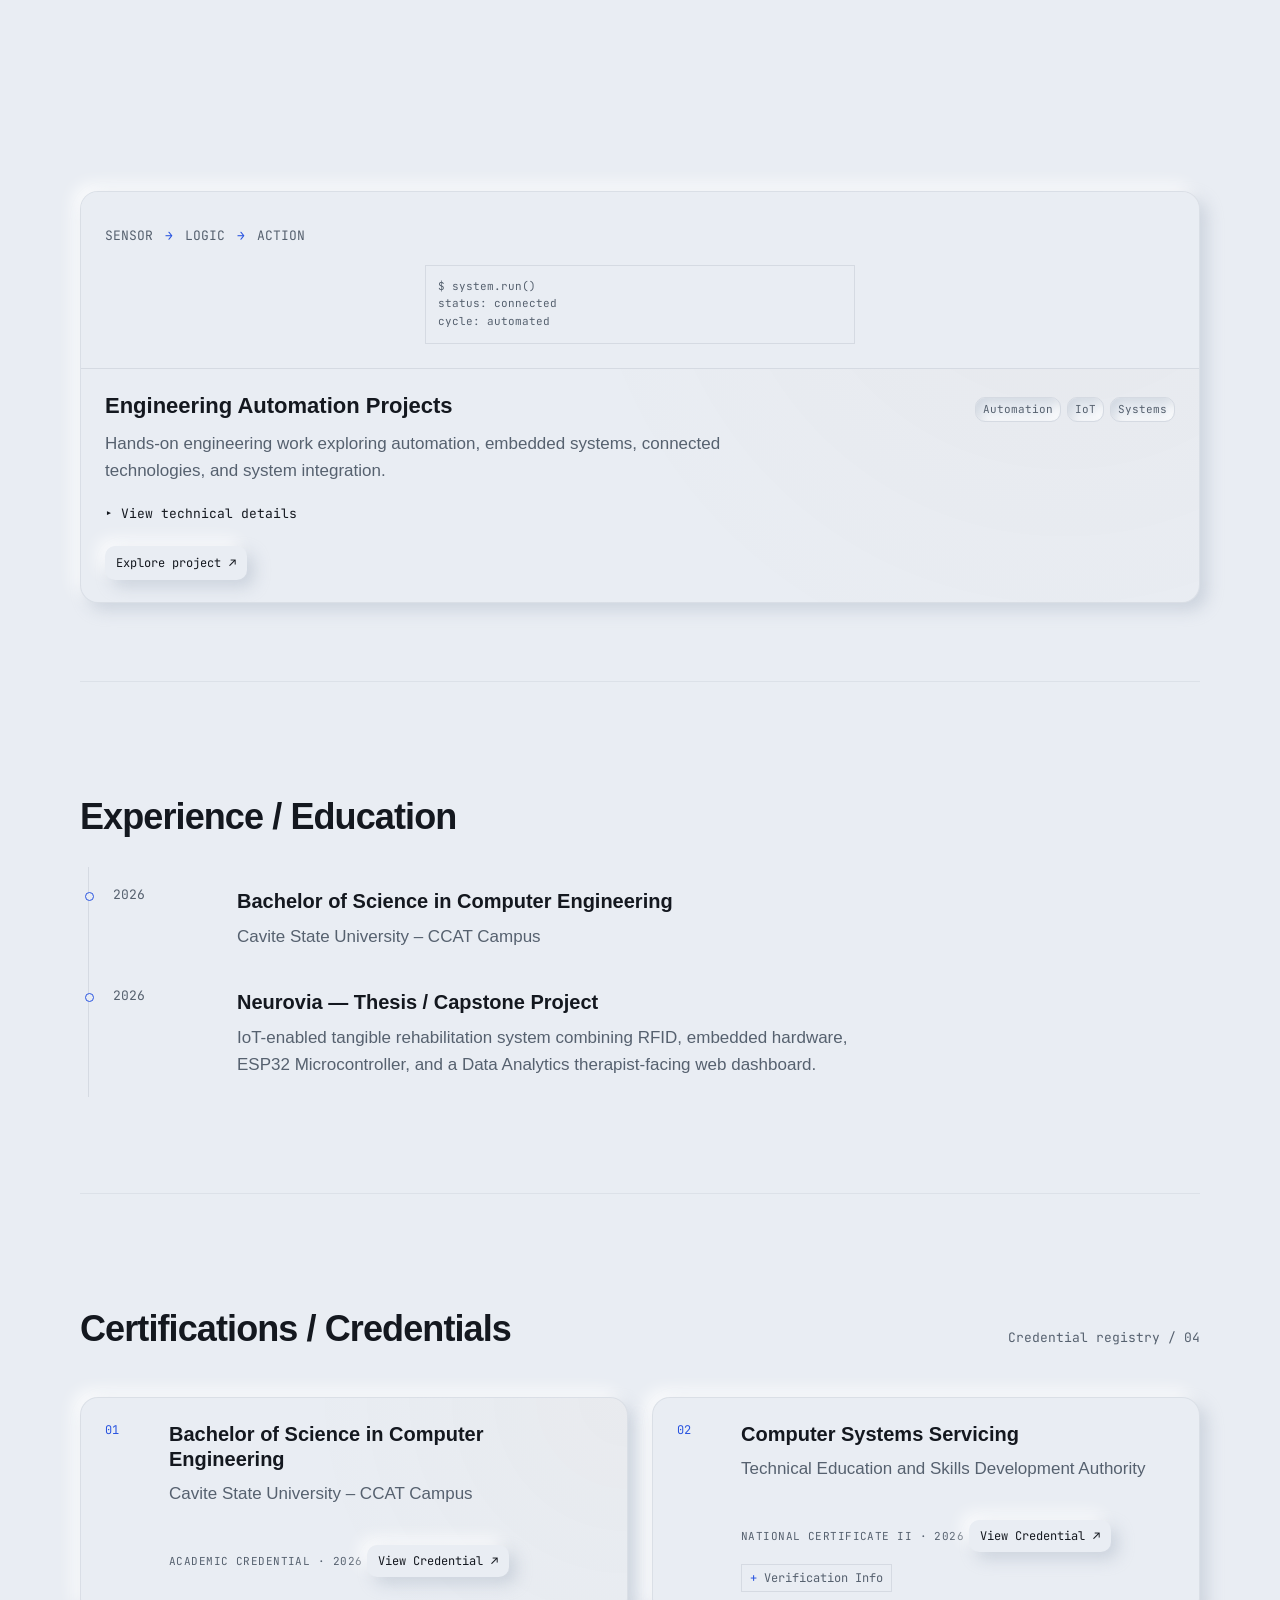
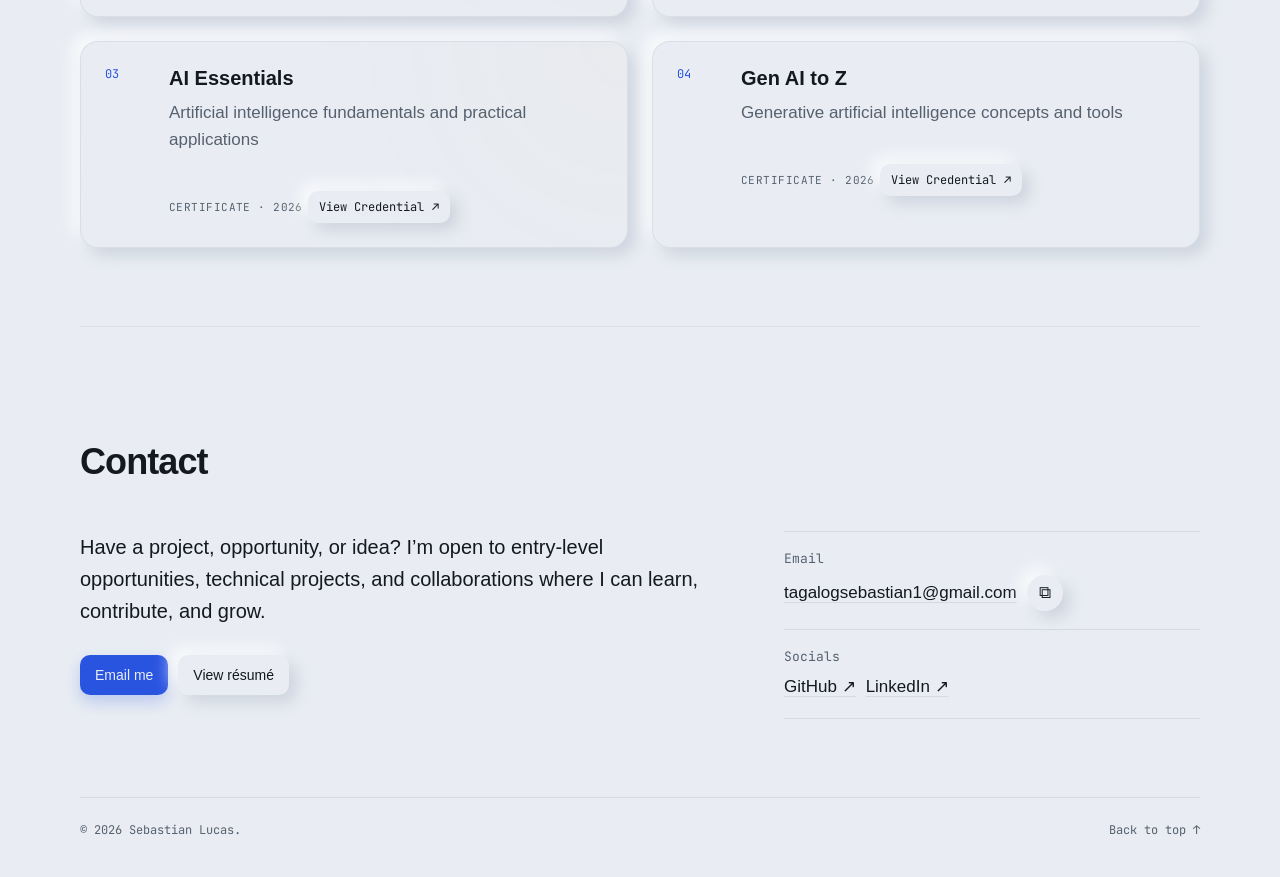
==== commit d1aee32d: "Integrate Neumorphism" ====
--- a/index.html
+++ b/index.html
@@ -23,7 +23,7 @@
         <a href="#contact">Contact</a>
       </div>
       <div class="nav-actions">
-        <a class="resume-button" href="resume.html" aria-label="Open résumé">Résumé <span aria-hidden="true">↓</span></a>
+        <a class="resume-button" href="resume.html" aria-label="Open résumé">Résumé <span aria-hidden="true">↗</span></a>
         <button class="icon-button" type="button" data-theme-toggle aria-label="Switch to dark mode" title="Switch to dark mode">
           <span class="theme-icon" aria-hidden="true"></span>
         </button>
--- a/theme.css
+++ b/theme.css
@@ -1,30 +1,36 @@
 @import url("https://fonts.googleapis.com/css2?family=JetBrains+Mono:wght@400;500&display=swap");
 
 :root {
-  --paper: #F2F3F5;
-  --surface: #FFFFFF;
+  --paper: #E9EDF3;
+  --surface: #E9EDF3;
   --ink: #14181F;
-  --muted: #5B6472;
-  --line: #D9DCE3;
+  --muted: #56616F;
+  --line: #D5DAE2;
   --accent: #2954E0;
-  --interactive-surface: #F8F9FB;
-  --interactive-shadow: rgba(20, 24, 31, .10);
+  --interactive-surface: #E9EDF3;
+  --shadow-raised: 7px 7px 16px rgba(163, 174, 190, .42), -7px -7px 16px rgba(255, 255, 255, .82);
+  --shadow-raised-hover: 10px 10px 20px rgba(163, 174, 190, .46), -8px -8px 18px rgba(255, 255, 255, .88);
+  --shadow-inset: inset 4px 4px 9px rgba(163, 174, 190, .32), inset -4px -4px 9px rgba(255, 255, 255, .78);
+  --interactive-shadow: rgba(72, 83, 101, .12);
   --interactive-glow-strength: 7%;
   --interactive-sheen-strength: 10%;
   --max: 1120px;
   --side: 80px;
-  --radius: 4px;
+  --radius: 12px;
   --ease: cubic-bezier(.22,1,.36,1);
 }
 
 html.dark {
-  --paper: #08090A;
-  --surface: #111214;
+  --paper: #1B1E24;
+  --surface: #1B1E24;
   --ink: #F4F5F6;
-  --muted: #969BA4;
-  --line: #25272B;
+  --muted: #B2B8C2;
+  --line: #30343D;
   --accent: #6D8DFF;
-  --interactive-surface: #16181C;
+  --interactive-surface: #1B1E24;
+  --shadow-raised: 7px 7px 16px rgba(8, 10, 14, .48), -6px -6px 14px rgba(49, 54, 65, .34);
+  --shadow-raised-hover: 10px 10px 20px rgba(8, 10, 14, .54), -8px -8px 18px rgba(49, 54, 65, .38);
+  --shadow-inset: inset 4px 4px 9px rgba(8, 10, 14, .42), inset -4px -4px 9px rgba(49, 54, 65, .28);
   --interactive-shadow: rgba(0, 0, 0, .28);
   --interactive-glow-strength: 14%;
   --interactive-sheen-strength: 16%;
@@ -52,40 +58,39 @@
 .container { width: min(calc(100% - 40px), var(--max)); margin-inline: auto; }
 .site-header {
   position: sticky; top: 0; z-index: 20;
-  background: color-mix(in srgb, var(--paper) 92%, transparent);
-  border-bottom: 1px solid var(--line);
-  backdrop-filter: blur(12px);
+  background: color-mix(in srgb, var(--paper) 88%, transparent);
+  backdrop-filter: blur(16px);
 }
 .nav {
-  min-height: 68px;
+  min-height: 64px;
   display: grid;
   grid-template-columns: 1fr auto 1fr;
   align-items: center;
-  gap: 32px;
-}
-.brand { font-size: 15px; font-weight: 500; white-space: nowrap; }
-.nav-links { display: flex; gap: 28px; align-items: center; justify-content: center; }
-.nav-links a { position: relative; font-size: 14px; color: var(--muted); }
+  gap: 24px;
+}
+.brand { font-size: 13px; font-weight: 600; letter-spacing: .08em; white-space: nowrap; }
+.nav-links { display: flex; gap: 22px; align-items: center; justify-content: center; }
+.nav-links a { position: relative; font-size: 13px; color: var(--muted); }
 .nav-links a::after {
   content: ""; position: absolute; left: 0; bottom: -5px; width: 100%; height: 1px;
   background: var(--accent); transform: scaleX(0); transform-origin: left;
   transition: transform .22s ease-out;
 }
 .nav-links a:hover::after, .nav-links a:focus-visible::after { transform: scaleX(1); }
-.nav-actions { justify-self: end; display: flex; gap: 12px; align-items: center; }
+.nav-actions { justify-self: end; display: flex; gap: 16px; align-items: center; }
 .resume-button, .primary-button, .secondary-button {
   display: inline-flex; align-items: center; justify-content: center;
   min-height: 40px; border: 1px solid var(--ink); border-radius: var(--radius);
   padding: 8px 14px; font-size: 14px; font-weight: 500;
 }
-.resume-button { border-color: var(--line); }
+.resume-button { min-height: 36px; border: 0; padding: 6px 2px; background: transparent; }
 .resume-button:hover, .secondary-button:hover { border-color: var(--accent); color: var(--accent); }
 .inspector-trigger span { display: inline-block; margin-left: 8px; color: var(--accent); font-size: 17px; line-height: 1; }
 .inspector-trigger.is-open { border-color: var(--accent); color: var(--accent); background: color-mix(in srgb, var(--accent) 7%, transparent); }
 .icon-button, .copy-button {
   width: 40px; height: 40px; display: inline-grid; place-items: center;
   border: 1px solid var(--line); border-radius: var(--radius);
-  background: transparent; cursor: pointer;
+  background: var(--paper); box-shadow: var(--shadow-raised); cursor: pointer;
 }
 .icon-button:hover, .copy-button:hover { border-color: var(--accent); color: var(--accent); }
 .theme-icon::before { content: "☼"; font-size: 18px; }
@@ -97,7 +102,7 @@
   padding: 8px 12px;
 }
 .skip-link:focus { transform: translateY(0); }
-.system-progress { position: fixed; z-index: 25; left: 0; top: 68px; width: 3px; height: calc(100vh - 68px); background: var(--line); }
+.system-progress { position: fixed; z-index: 25; left: 0; top: 64px; width: 3px; height: calc(100vh - 64px); background: var(--line); }
 .system-progress span { display: block; width: 100%; height: 0; background: var(--accent); transition: height .2s linear; }
 .hero-layout { display: grid; grid-template-columns: minmax(0, .85fr) minmax(420px, 1.15fr); gap: 56px; align-items: start; }
 .eyebrow, .visual-header, .visual-readout, .system-inspector, .architecture-node, .architecture-intro { font: 11px/1.4 "JetBrains Mono", monospace; letter-spacing: .04em; text-transform: uppercase; }
@@ -465,6 +470,59 @@
   .meta-row { grid-template-columns: 1fr; gap: 3px; }
 }
 
+.site-header { border-bottom: 1px solid color-mix(in srgb, var(--line) 55%, transparent); }
+.system-visual, .project-card, .certification-card, .system-inspector {
+  border-color: color-mix(in srgb, var(--line) 72%, transparent);
+  border-radius: 18px;
+  box-shadow: var(--shadow-raised);
+}
+.system-inspector { padding: 8px 12px; border-top: 0; }
+.system-inspector div { padding-inline: 4px; }
+.project-card:is(:hover, :focus-within), .certification-card:is(:hover, :focus-within) {
+  box-shadow: var(--shadow-raised-hover);
+}
+.certification-empty { background: var(--paper); }
+.architecture-node, .pill, .project-detail-meta span, .tags span {
+  border-radius: 10px;
+  background: var(--paper);
+  box-shadow: var(--shadow-inset);
+}
+.architecture-node { border-color: transparent; }
+.architecture-node:hover, .architecture-node:focus-visible, .architecture-node.is-selected {
+  box-shadow: var(--shadow-raised);
+}
+.resume-button, .secondary-button, .project-explore, .certification-button, .node-reset, .palette-close {
+  border-color: transparent;
+  border-radius: 10px;
+  background: var(--paper);
+  box-shadow: var(--shadow-raised);
+  transition: color .2s ease, box-shadow .2s ease, transform .2s ease;
+}
+.resume-button { box-shadow: none; }
+.secondary-button:hover, .project-explore:hover, .certification-button:hover, .node-reset:hover:not(:disabled), .palette-close:hover {
+  border-color: transparent;
+  box-shadow: var(--shadow-inset);
+}
+.primary-button {
+  border-color: transparent;
+  border-radius: 10px;
+  background: var(--accent);
+  box-shadow: 0 7px 16px color-mix(in srgb, var(--accent) 24%, transparent);
+}
+.primary-button:hover { background: color-mix(in srgb, var(--accent) 88%, var(--ink)); }
+.icon-button, .copy-button {
+  width: 36px;
+  height: 36px;
+  border-color: transparent;
+  border-radius: 50%;
+}
+.icon-button:hover, .copy-button:hover { border-color: transparent; box-shadow: var(--shadow-inset); }
+.site-header .nav-links a:hover, .site-header .nav-links a:focus-visible { color: var(--ink); }
+.system-progress { background: transparent; }
+.section { border-color: color-mix(in srgb, var(--line) 62%, transparent); }
+.command-palette { border-radius: 18px; box-shadow: var(--shadow-raised-hover); }
+#palette-input { border-color: transparent; border-radius: 10px; box-shadow: var(--shadow-inset); }
+
 @media print {
   html.has-scroll-reveal .scroll-reveal { opacity: 1 !important; translate: none !important; transition: none !important; }
 }
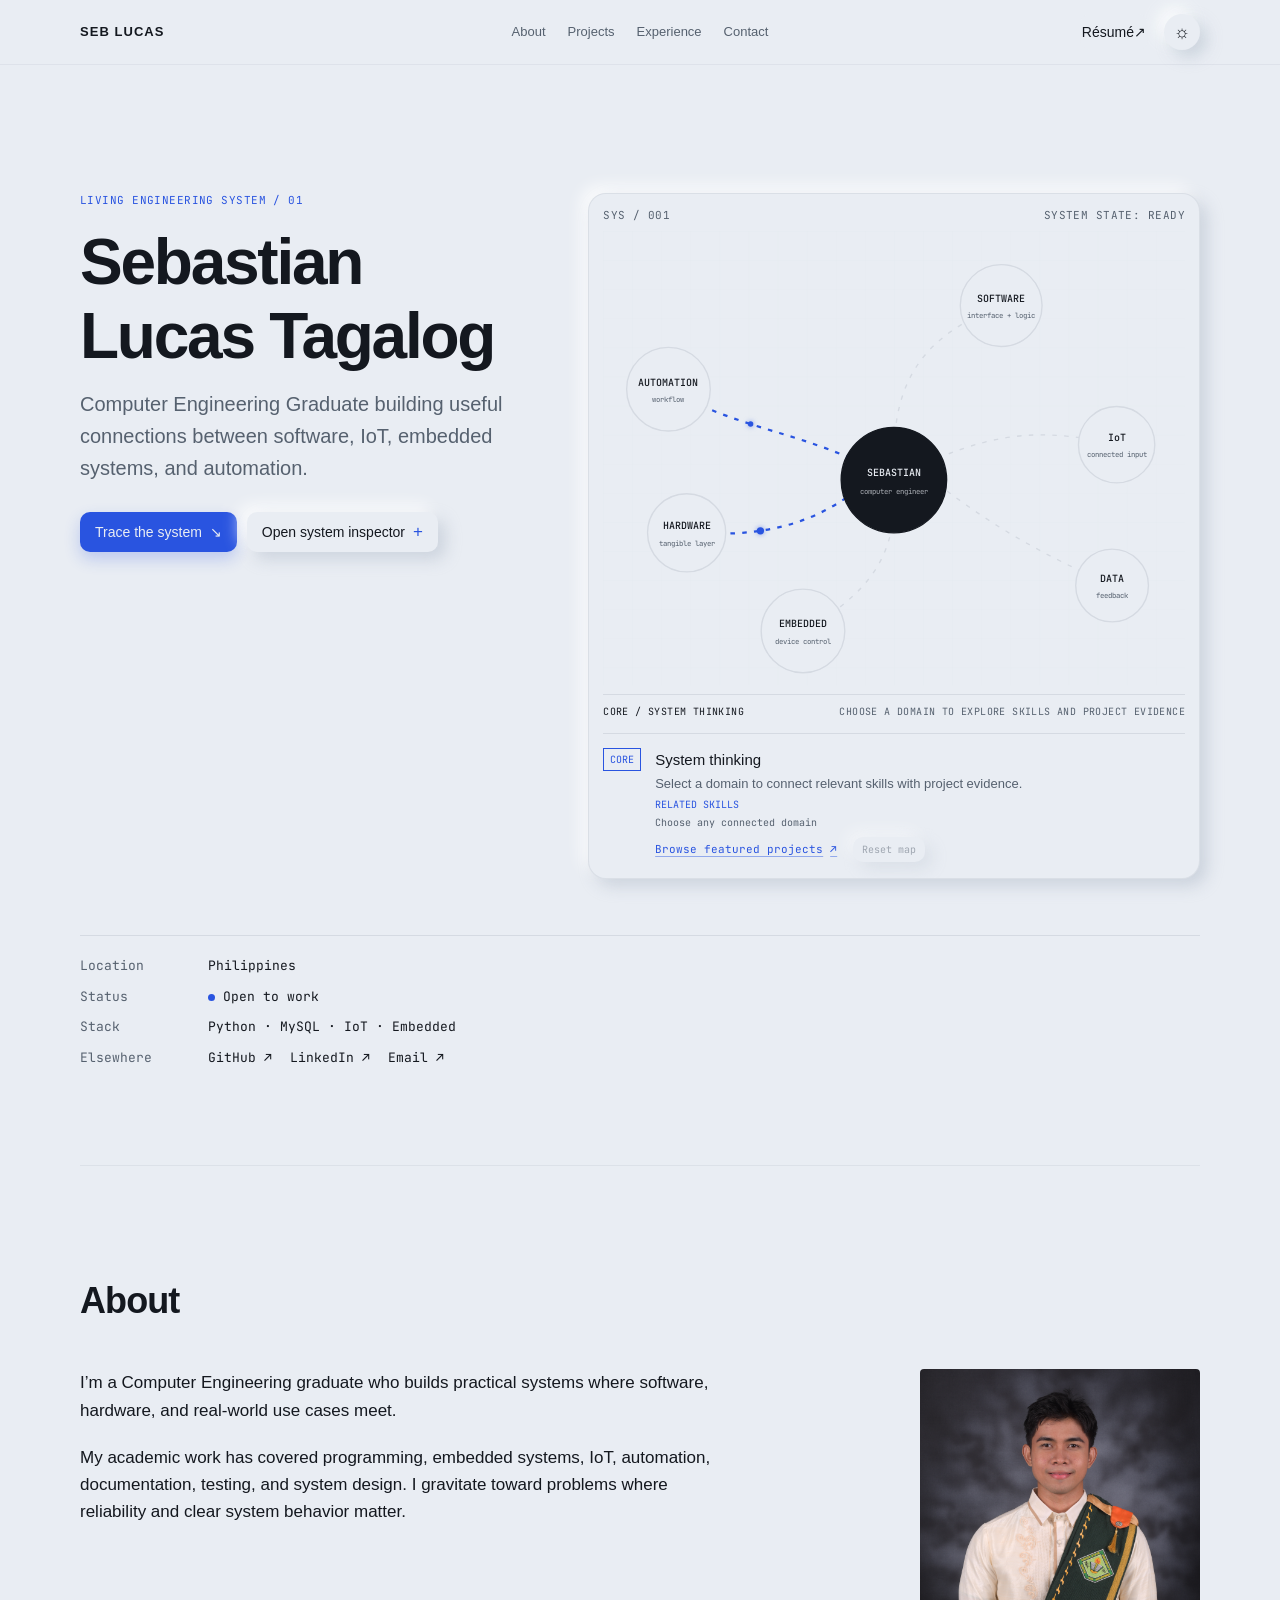
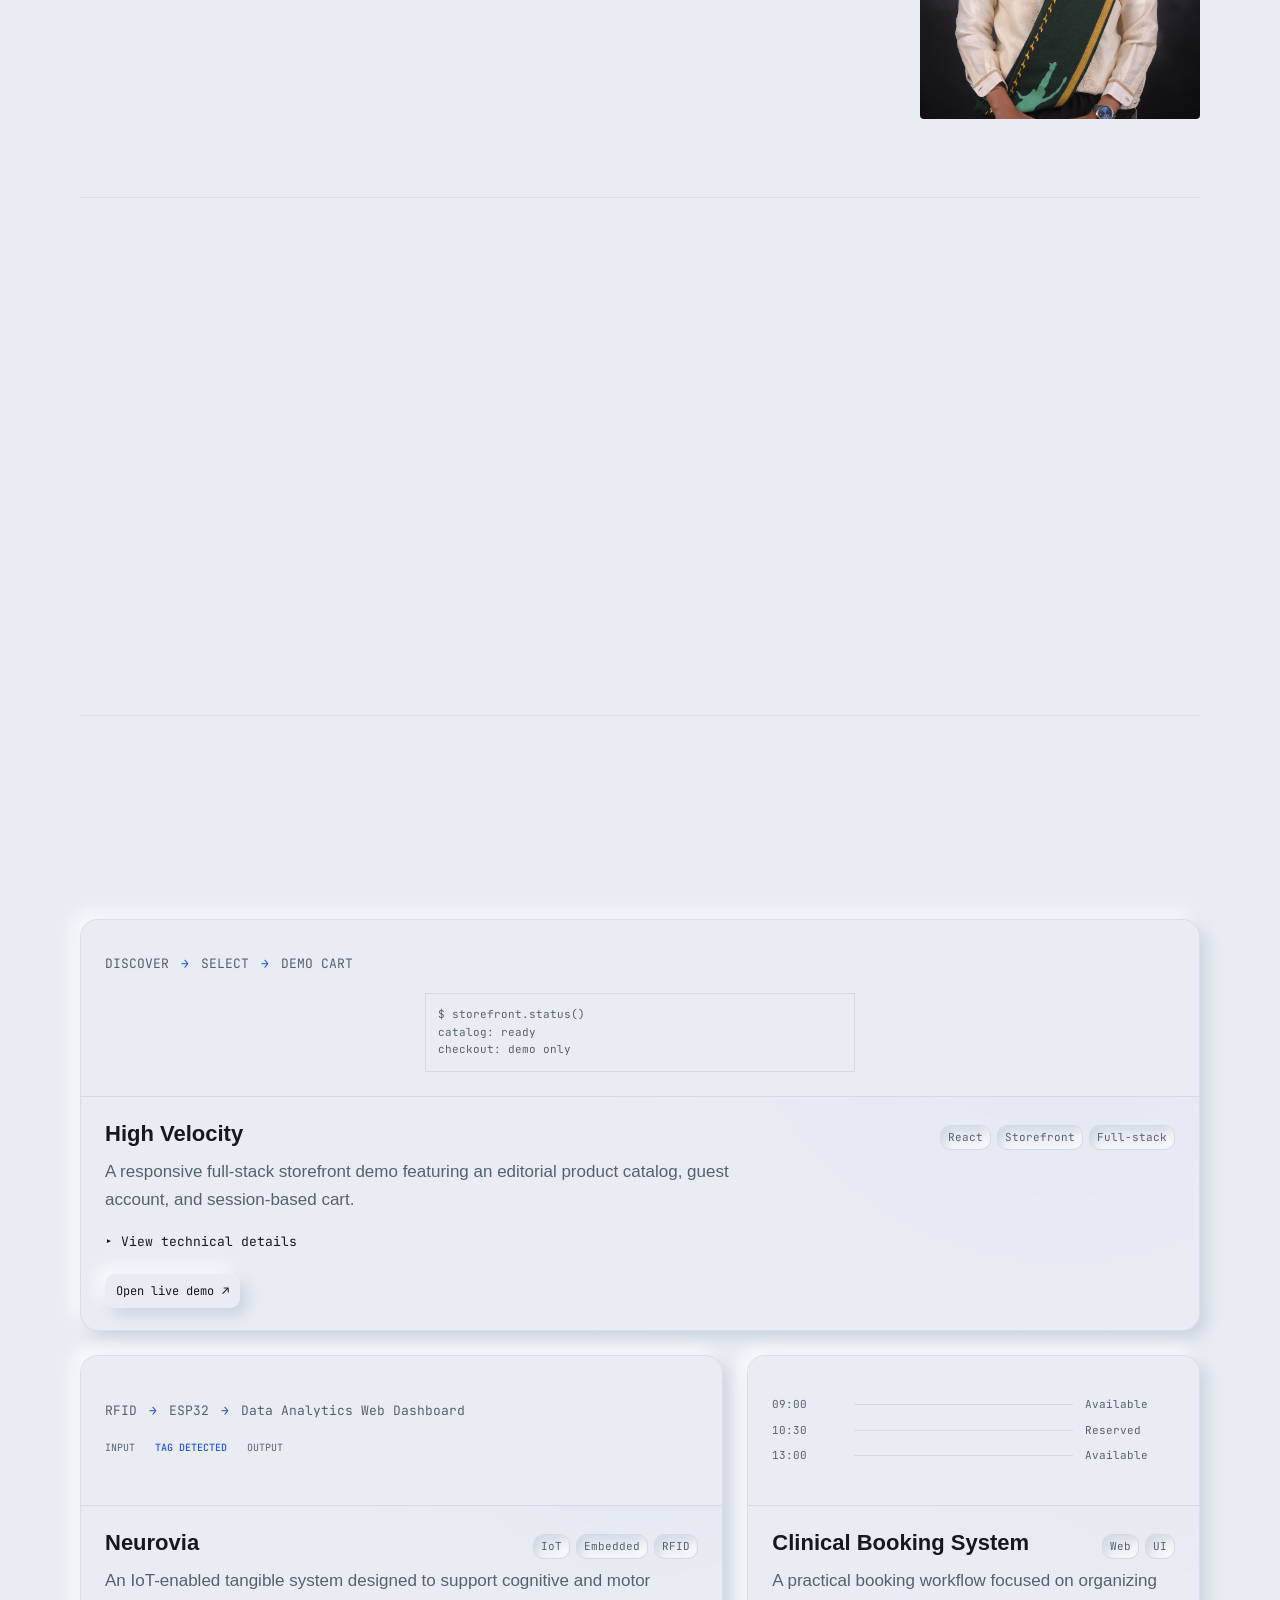
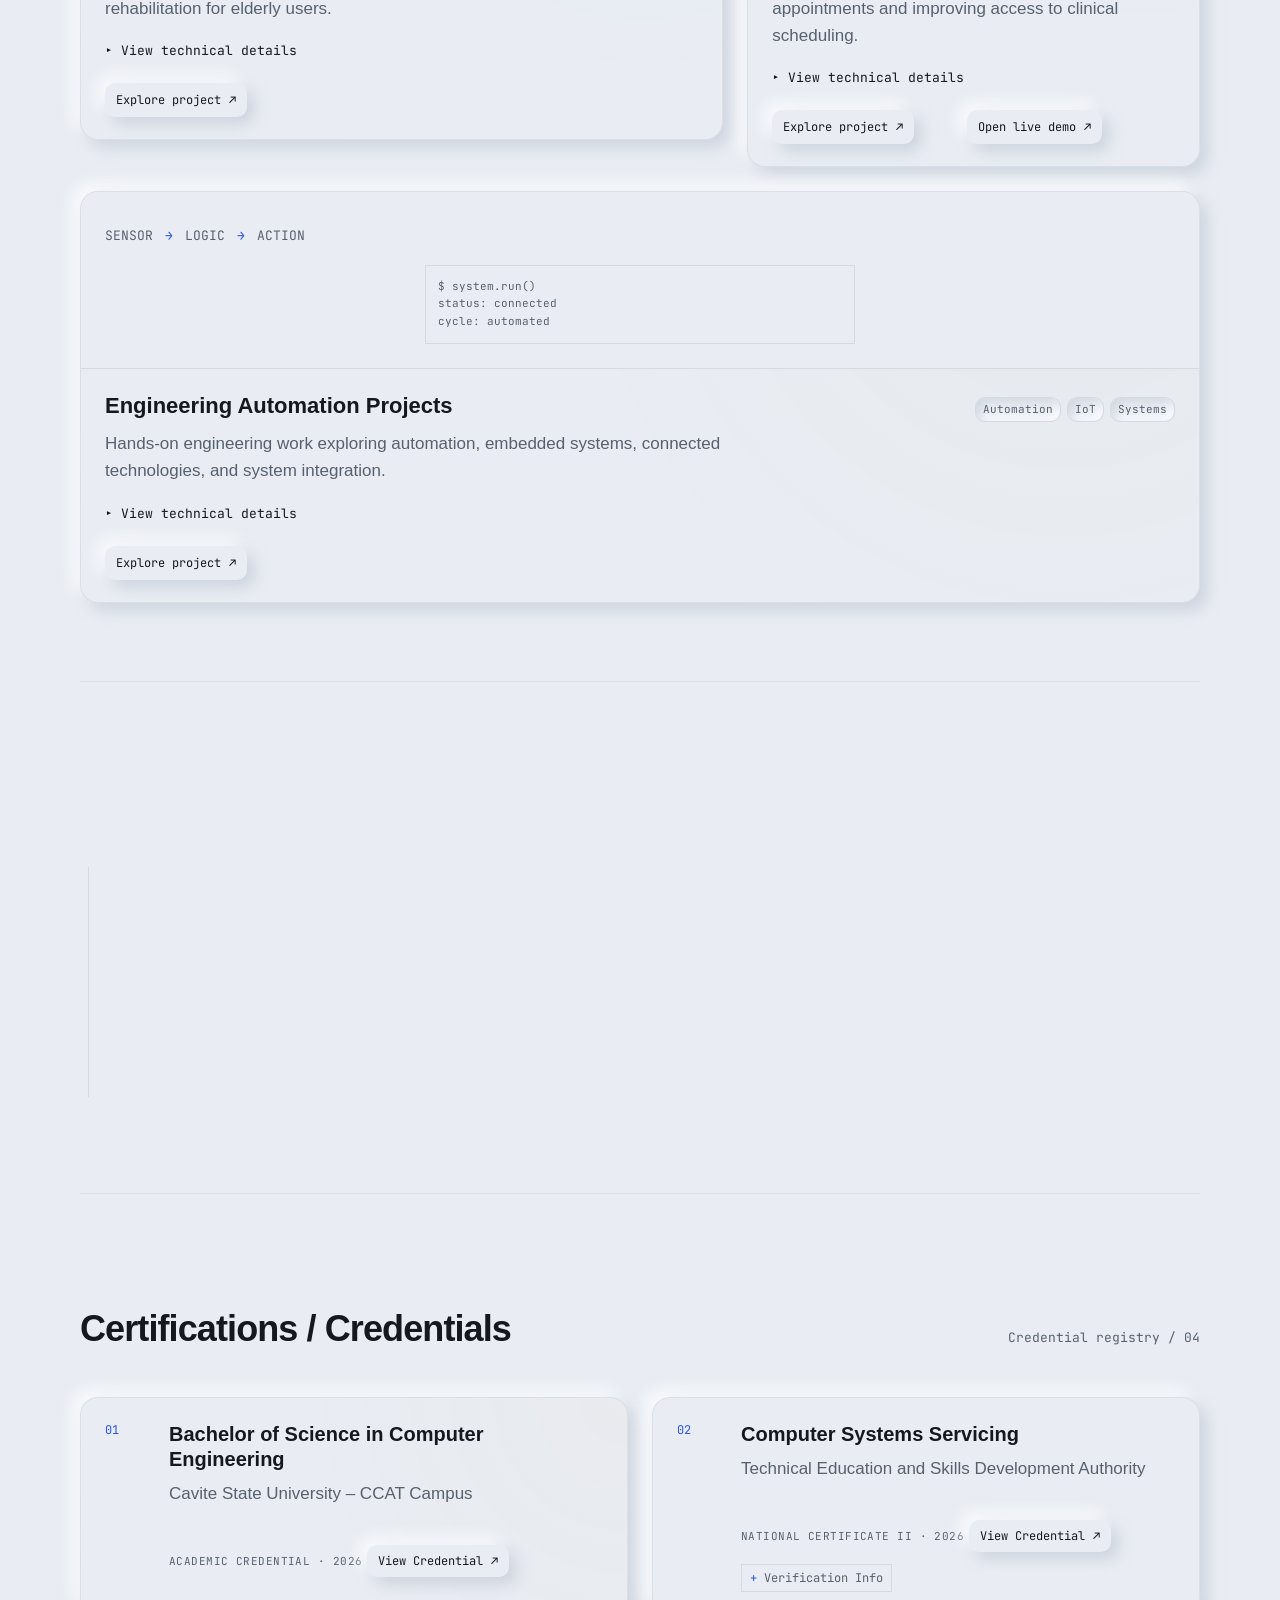
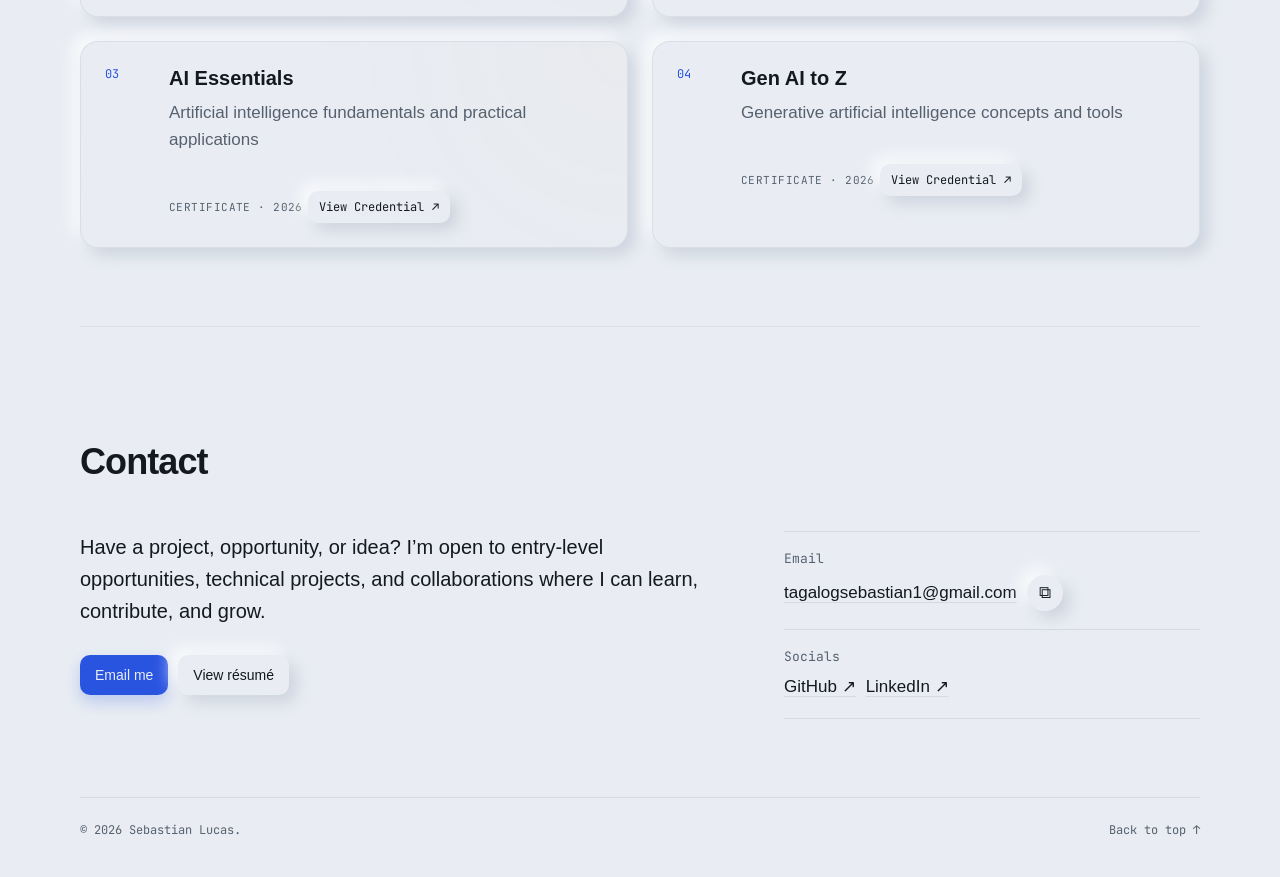
==== commit 8b6fde60: "Integrate Resume page" ====
--- a/index.html
+++ b/index.html
@@ -23,7 +23,7 @@
         <a href="#contact">Contact</a>
       </div>
       <div class="nav-actions">
-        <a class="resume-button" href="resume.html" aria-label="Open résumé">Résumé <span aria-hidden="true">↗</span></a>
+        <a class="resume-button" href="resume.html" aria-label="View résumé PDF">Résumé <span aria-hidden="true">↗</span></a>
         <button class="icon-button" type="button" data-theme-toggle aria-label="Switch to dark mode" title="Switch to dark mode">
           <span class="theme-icon" aria-hidden="true"></span>
         </button>
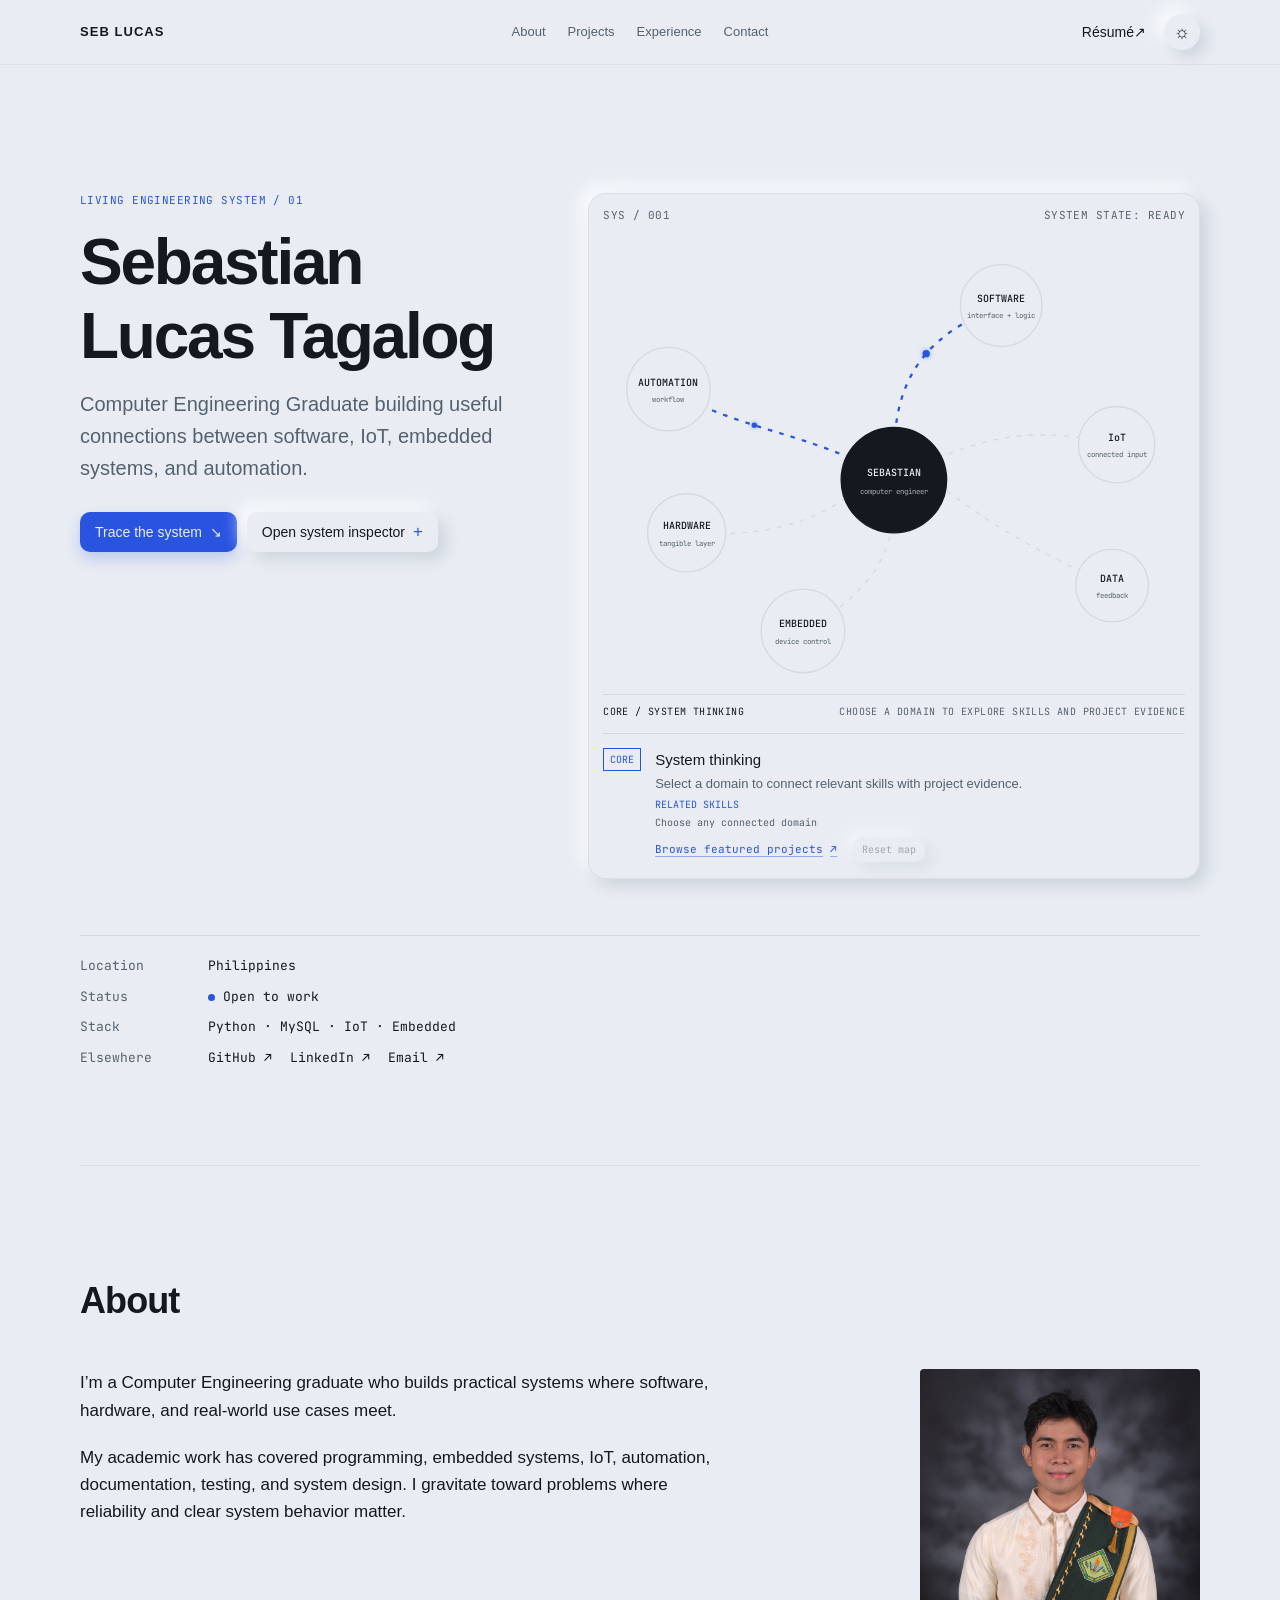
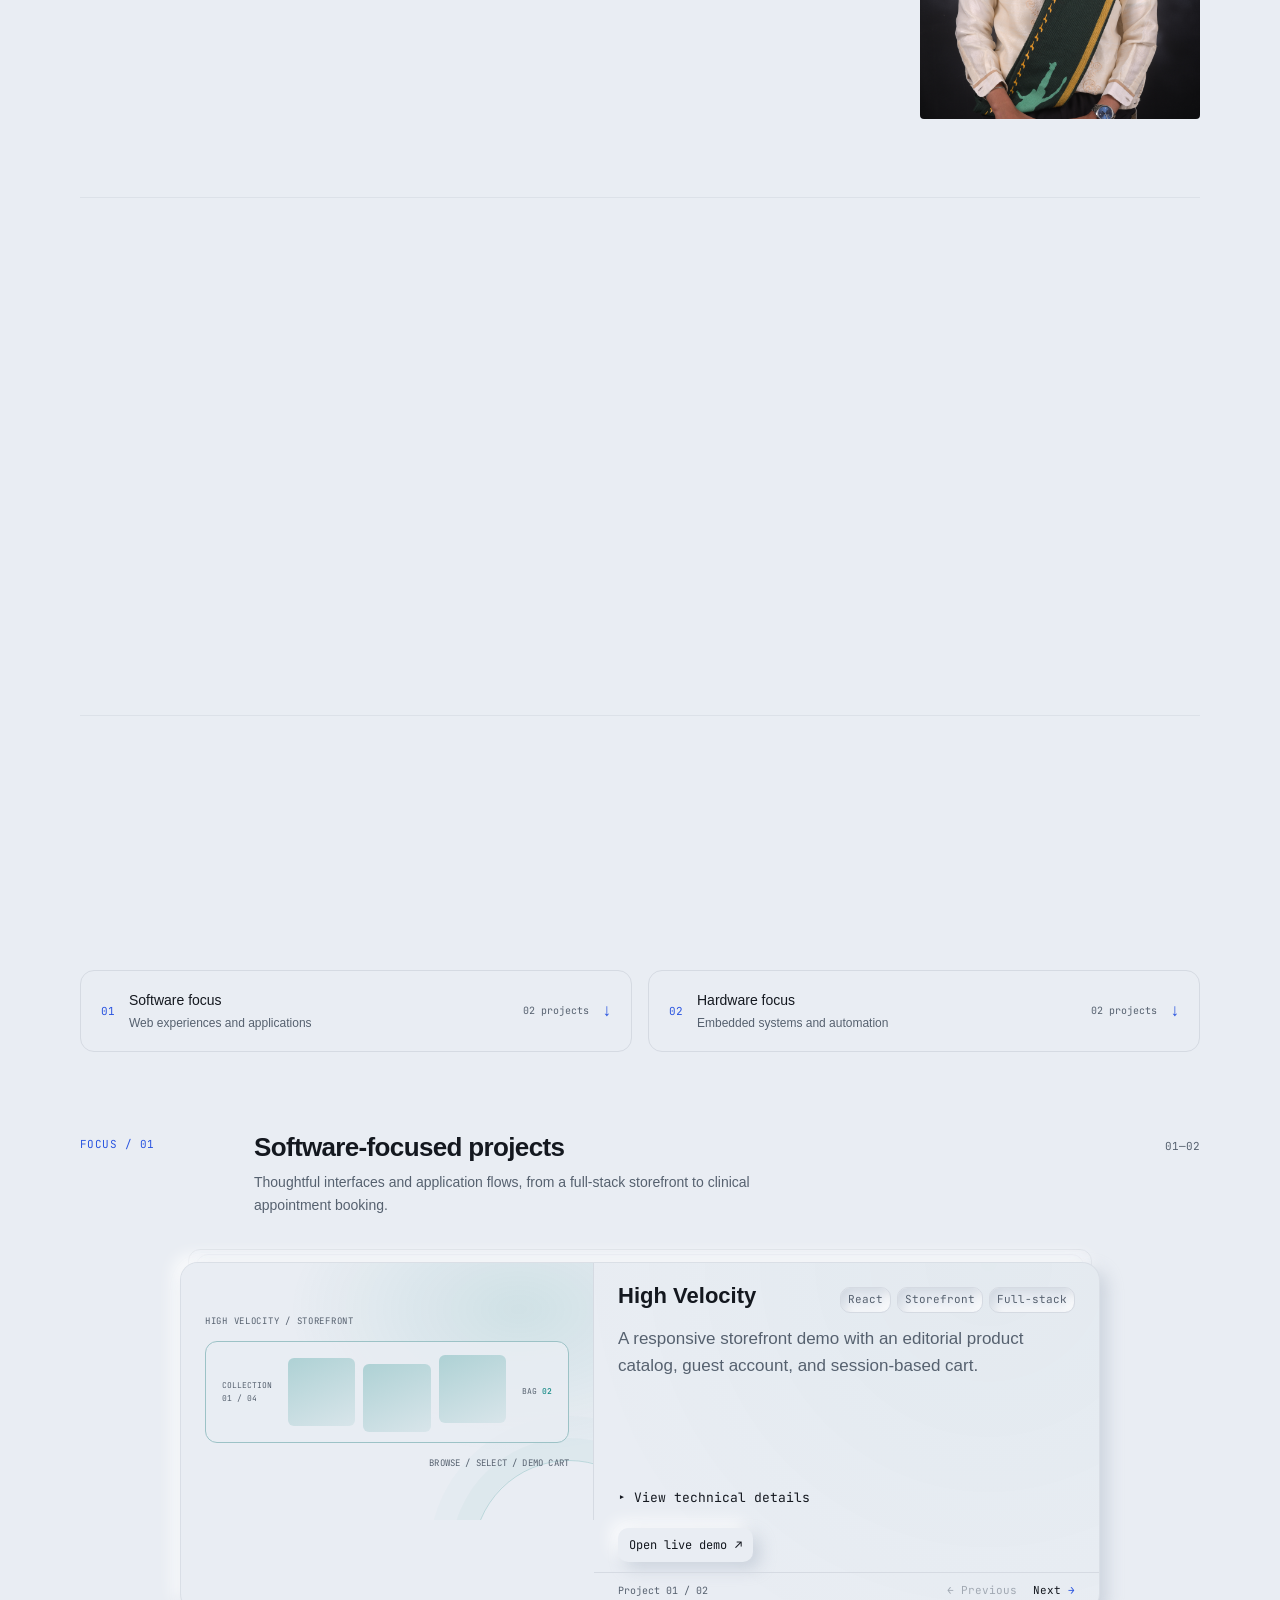
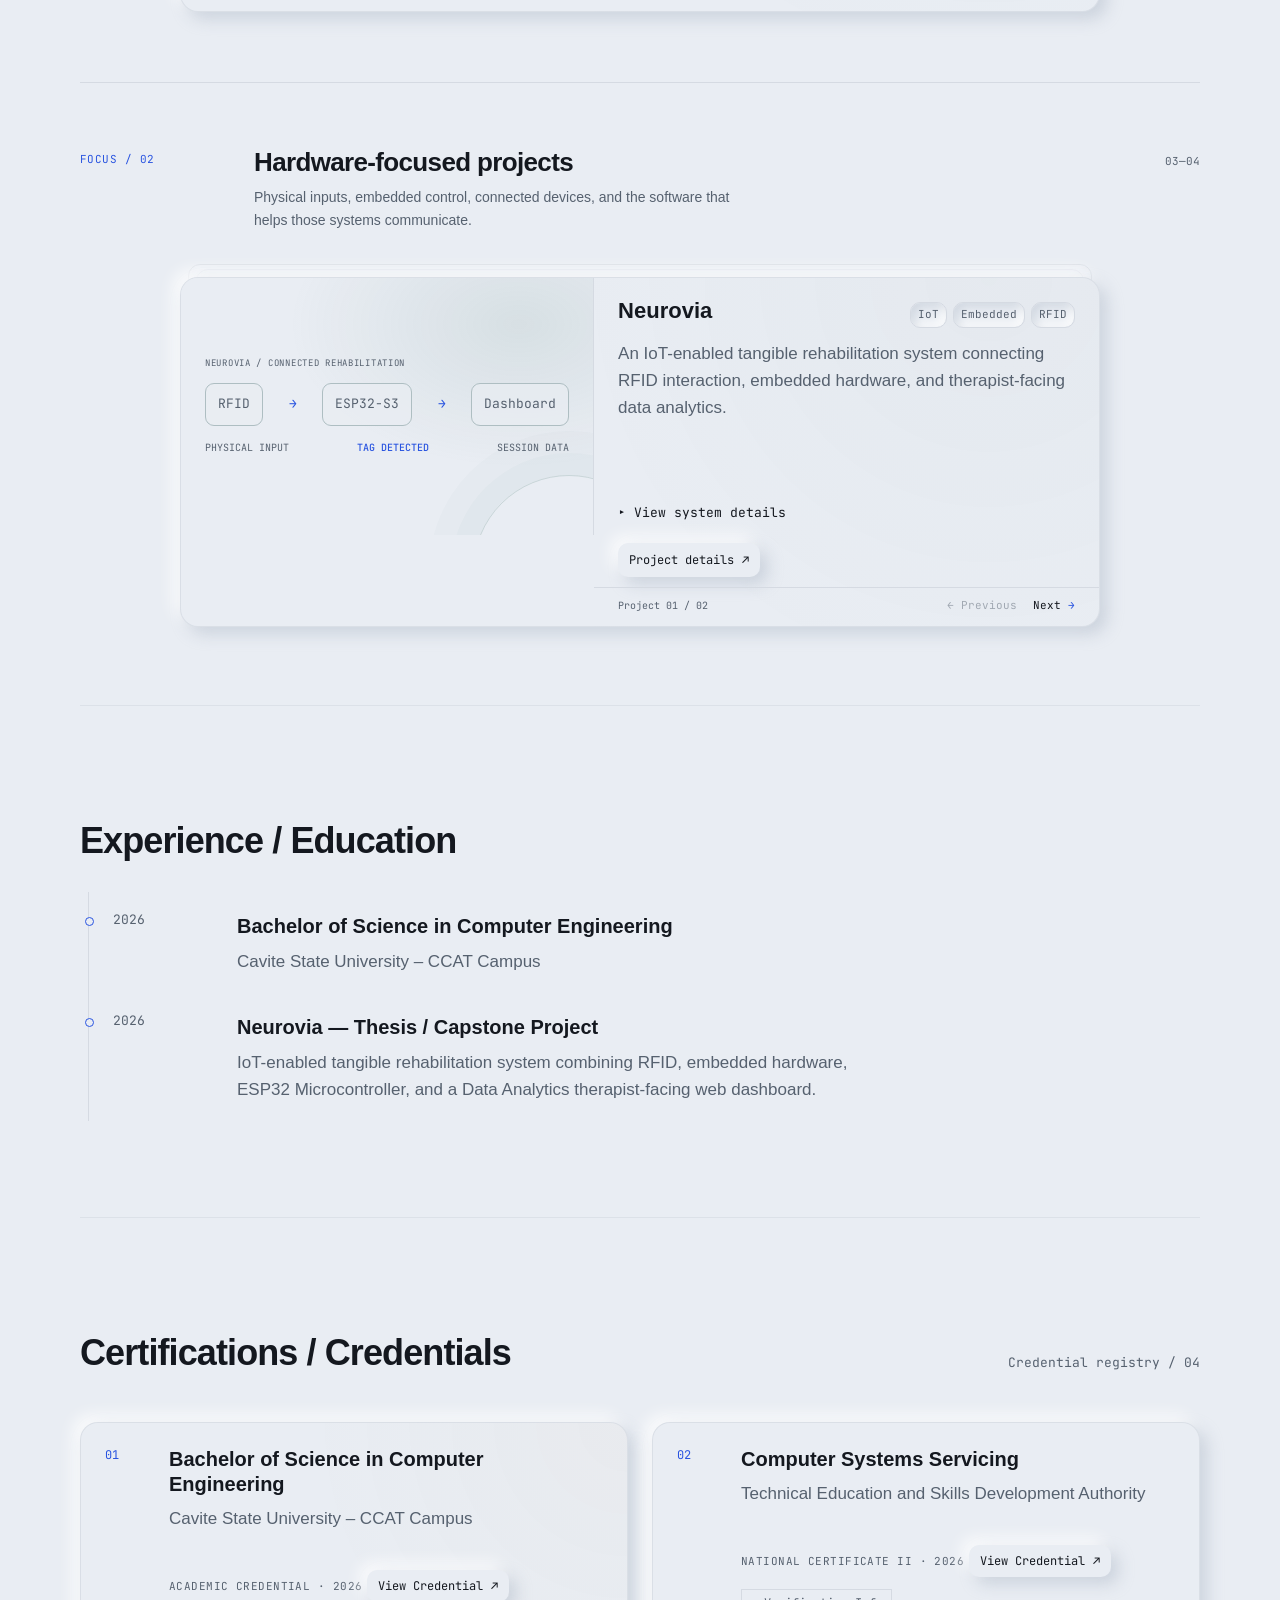
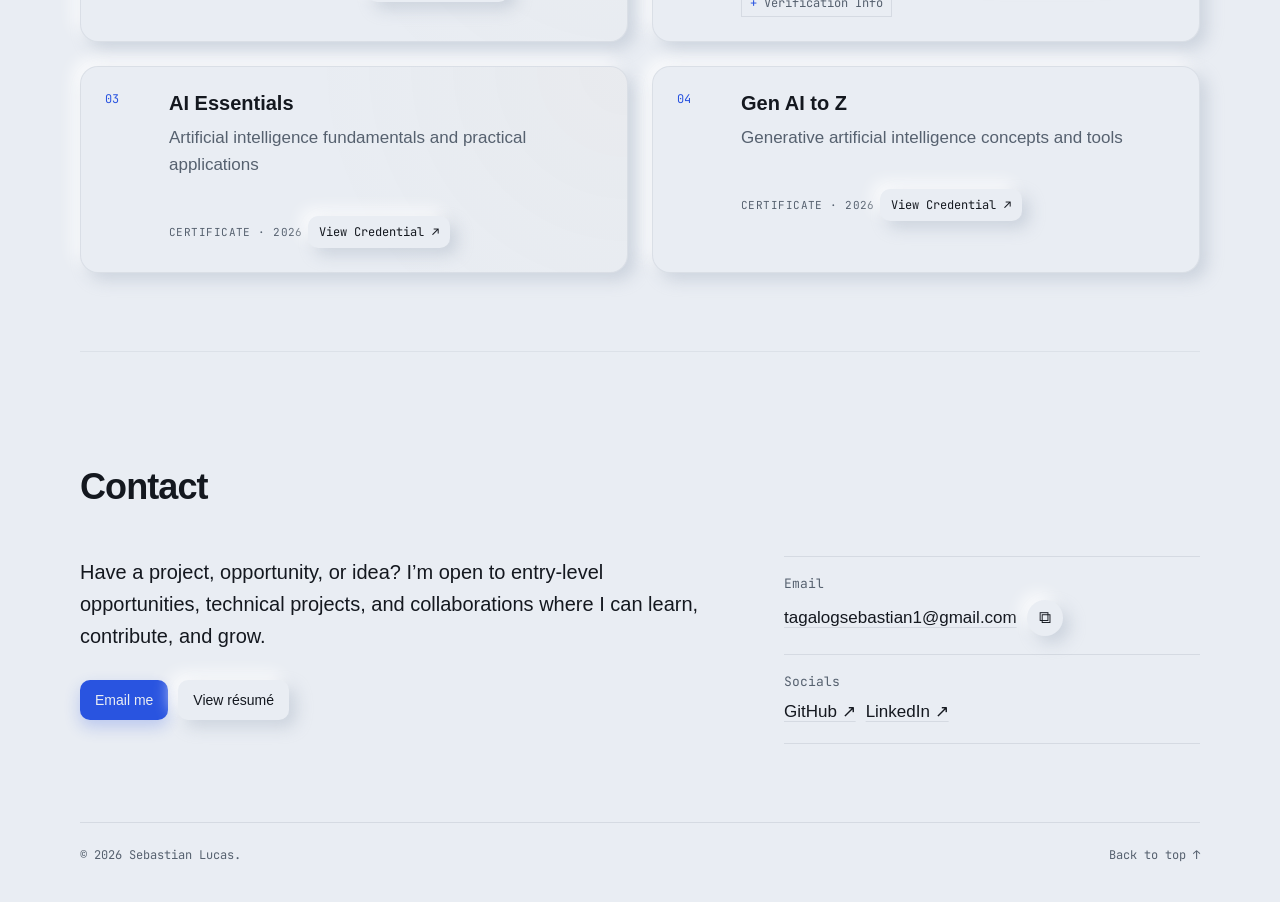
==== commit 2e186856: "Optimized Selected Projects section" ====
--- a/index.html
+++ b/index.html
@@ -151,116 +151,203 @@
     <section class="section container projects-section" id="projects" aria-labelledby="projects-title">
       <div class="section-heading projects-heading">
         <div>
-          <h2 id="projects-title">Featured Projects</h2>
-        </div>
-        <p class="section-note">Selected academic and engineering work</p>
-      </div>
-
-      <div class="project-grid">
-        <article class="project-card" data-project>
-          <button class="project-summary" type="button" aria-expanded="false" aria-controls="project-neurovia">
-            <div class="project-preview preview-neurovia" aria-hidden="true">
-              <div class="signal-line"><span>RFID</span><b>→</b><span>ESP32</span><b>→</b><span>Data Analytics Web Dashboard</span></div>
-              <div class="signal-readout"><span>INPUT</span><strong>TAG DETECTED</strong><span>OUTPUT</span></div>
-            </div>
-            <div class="project-title-row">
-              <h3>Neurovia</h3>
-              <div class="tags"><span>IoT</span><span>Embedded</span><span>RFID</span></div>
-            </div>
-            <p class="project-pitch">An IoT-enabled tangible system designed to support cognitive and motor rehabilitation for elderly users.</p>
-            <span class="expand-hint"><span aria-hidden="true">▸</span> View technical details</span>
-          </button>
-          <a class="project-explore" href="project-neurovia.html">Explore project <span aria-hidden="true">↗</span></a>
-          <div class="project-details" id="project-neurovia" hidden>
-            <div class="architecture-panel">
-              <div class="architecture-intro"><span class="eyebrow">System architecture / 02</span><p data-architecture-description>Trace the path from tangible input to a useful interface. Select a component to inspect its role.</p></div>
-              <div class="architecture-flow" role="list" aria-label="Neurovia system architecture">
-                <button type="button" role="listitem" class="architecture-node is-selected" data-architecture="RFID"><span>01</span><strong>RFID</strong><small>tangible input</small></button><span class="architecture-arrow" aria-hidden="true">↓</span><button type="button" role="listitem" class="architecture-node" data-architecture="ESP32"><span>02</span><strong>ESP32-S3</strong><small>device control</small></button><span class="architecture-arrow" aria-hidden="true">↓</span><button type="button" role="listitem" class="architecture-node" data-architecture="Dashboard"><span>04</span><strong>Dashboard</strong><small>system feedback</small></button>
-              </div>
-            </div>
-            <dl>
-              <div><dt>Problem</dt><dd>Older adults can benefit from rehabilitation activities that combine physical interaction with cognitive tasks, but many activities are difficult to track consistently.</dd></div>
-              <div><dt>Approach</dt><dd>Built a tangible rehabilitation platform using 12 RFID-tagged tangible shapes, four RFID readers, a ESP32 Microcontroller, and Data Analytics therapist-facing web dashboard.</dd></div>
-              <div><dt>Result</dt><dd>Produced a functional prototype that records interaction and session performance for review, supporting structured cognitive and motor training activities.</dd></div>
-            </dl>
-          </div>
-        </article>
-
-        <article class="project-card" data-project>
-          <button class="project-summary" type="button" aria-expanded="false" aria-controls="project-booking">
-            <div class="project-preview preview-booking" aria-hidden="true">
-              <div class="booking-row"><span>09:00</span><i></i><span>Available</span></div>
-              <div class="booking-row"><span>10:30</span><i></i><span>Reserved</span></div>
-              <div class="booking-row"><span>13:00</span><i></i><span>Available</span></div>
-            </div>
-            <div class="project-title-row">
-              <h3>Clinical Booking System</h3>
-              <div class="tags"><span>Web</span><span>UI</span></div>
-            </div>
-            <p class="project-pitch">A practical booking workflow focused on organizing appointments and improving access to clinical scheduling.</p>
-            <span class="expand-hint"><span aria-hidden="true">▸</span> View technical details</span>
-          </button>
-          <a class="project-explore" href="project-clinical-booking.html">Explore project <span aria-hidden="true">↗</span></a>
-          <a class="project-explore" href="https://aurelia-clinic-appointment-system.onrender.com/" target="_blank" rel="noreferrer">Open live demo <span aria-hidden="true">↗</span></a>
-          <div class="project-details" id="project-booking" hidden>
-            <dl>
-              <div><dt>Problem</dt><dd>Appointment scheduling benefits from a clear workflow that reduces ambiguity around available time slots and booking information.</dd></div>
-              <div><dt>Approach</dt><dd>Designed a responsive interface around appointment discovery, selection, and confirmation, keeping the user flow direct and easy to scan.</dd></div>
-              <div><dt>Result</dt><dd>Created a usable booking-oriented web prototype with a clear scheduling flow and responsive presentation.</dd></div>
-            </dl>
-          </div>
-        </article>
-
-        <article class="project-card" data-project>
-          <button class="project-summary" type="button" aria-expanded="false" aria-controls="project-automation">
-            <div class="project-preview preview-automation" aria-hidden="true">
-              <div class="automation-flow"><span>SENSOR</span><b>→</b><span>LOGIC</span><b>→</b><span>ACTION</span></div>
-              <pre aria-hidden="true">$ system.run()
+          <h2 id="projects-title">Selected Projects</h2>
+          <p class="projects-intro">A closer look at software products and connected hardware systems I’ve designed and built.</p>
+        </div>
+        <p class="section-note">Project index / 04</p>
+      </div>
+
+      <nav class="project-browse" aria-label="Browse projects by focus">
+        <a class="project-browse-link" href="#software-projects">
+          <span class="project-browse-index">01</span>
+          <span><strong>Software focus</strong><small>Web experiences and applications</small></span>
+          <span class="project-browse-count">02 projects</span>
+          <span class="project-browse-arrow" aria-hidden="true">↓</span>
+        </a>
+        <a class="project-browse-link" href="#hardware-projects">
+          <span class="project-browse-index">02</span>
+          <span><strong>Hardware focus</strong><small>Embedded systems and automation</small></span>
+          <span class="project-browse-count">02 projects</span>
+          <span class="project-browse-arrow" aria-hidden="true">↓</span>
+        </a>
+      </nav>
+
+      <section class="project-focus project-focus-software" id="software-projects" aria-labelledby="software-projects-title">
+        <div class="project-focus-heading">
+          <p class="eyebrow">Focus / 01</p>
+          <div>
+            <h3 id="software-projects-title">Software-focused projects</h3>
+            <p>Thoughtful interfaces and application flows, from a full-stack storefront to clinical appointment booking.</p>
+          </div>
+          <span class="project-focus-count">01—02</span>
+        </div>
+
+        <div class="project-grid">
+          <p class="project-carousel-status" aria-live="polite" aria-atomic="true"></p>
+          <article class="project-card project-card-high-velocity" id="project-card-high-velocity" data-project>
+            <button class="project-summary" type="button" aria-expanded="false" aria-controls="project-high-velocity">
+              <div class="project-preview preview-storefront" aria-hidden="true">
+                <span class="preview-kicker">HIGH VELOCITY / STOREFRONT</span>
+                <div class="storefront-preview">
+                  <span class="storefront-sidebar">COLLECTION<br>01 / 04</span>
+                  <div class="storefront-products"><i></i><i></i><i></i></div>
+                  <span class="storefront-cart">BAG <b>02</b></span>
+                </div>
+                <span class="preview-caption">Browse / Select / Demo cart</span>
+              </div>
+              <div class="project-title-row">
+                <h4>High Velocity</h4>
+                <div class="tags"><span>React</span><span>Storefront</span><span>Full-stack</span></div>
+              </div>
+              <p class="project-pitch">A responsive storefront demo with an editorial product catalog, guest account, and session-based cart.</p>
+              <span class="expand-hint"><span aria-hidden="true">▸</span> View technical details</span>
+            </button>
+            <div class="project-actions">
+              <a class="project-explore" href="https://high-velocity.onrender.com/" target="_blank" rel="noreferrer">Open live demo <span aria-hidden="true">↗</span></a>
+            </div>
+            <nav class="project-sequence" aria-label="Browse software projects">
+              <span class="project-sequence-position">Project 01 / 02</span>
+              <div class="project-sequence-controls">
+                <span class="project-sequence-disabled" aria-disabled="true" aria-label="No previous project">← Previous</span>
+                <a class="project-sequence-link" href="#project-card-clinical-booking" aria-label="Next project: Clinical Booking System">Next <span aria-hidden="true">→</span></a>
+              </div>
+            </nav>
+            <div class="project-details" id="project-high-velocity" hidden>
+              <dl>
+                <div><dt>Problem</dt><dd>A storefront portfolio demo should make product browsing and cart interactions easy to explore without implying that real purchases are available.</dd></div>
+                <div><dt>Approach</dt><dd>Built a responsive React storefront backed by Express and tRPC, with a sample catalog, guest account view, and session-based cart.</dd></div>
+                <div><dt>Result</dt><dd>Delivered an interactive public demo. Checkout does not create orders, collect payment, or redirect to a commerce provider.</dd></div>
+              </dl>
+            </div>
+          </article>
+
+          <article class="project-card" id="project-card-clinical-booking" data-project>
+            <button class="project-summary" type="button" aria-expanded="false" aria-controls="project-booking">
+              <div class="project-preview preview-booking" aria-hidden="true">
+                <span class="preview-kicker">AURELIA / APPOINTMENTS</span>
+                <div class="booking-preview-window">
+                  <div class="booking-preview-heading"><span>Choose a time</span><span>SELECT A DATE</span></div>
+                  <div class="booking-row"><span>09:00</span><i></i><span>Available</span></div>
+                  <div class="booking-row"><span>10:30</span><i></i><span>Reserved</span></div>
+                  <div class="booking-row"><span>13:00</span><i></i><span>Available</span></div>
+                </div>
+              </div>
+              <div class="project-title-row">
+                <h4>Clinical Booking System</h4>
+                <div class="tags"><span>Web</span><span>UI</span></div>
+              </div>
+              <p class="project-pitch">A booking-oriented web prototype that makes appointment discovery, time-slot selection, and confirmation easy to follow.</p>
+              <span class="expand-hint"><span aria-hidden="true">▸</span> View technical details</span>
+            </button>
+            <div class="project-actions">
+              <a class="project-explore" href="project-clinical-booking.html">Project details <span aria-hidden="true">↗</span></a>
+              <a class="project-explore" href="https://aurelia-clinic-appointment-system.onrender.com/" target="_blank" rel="noreferrer">Live demo <span aria-hidden="true">↗</span></a>
+            </div>
+            <nav class="project-sequence" aria-label="Browse software projects">
+              <span class="project-sequence-position">Project 02 / 02</span>
+              <div class="project-sequence-controls">
+                <a class="project-sequence-link" href="#project-card-high-velocity" aria-label="Previous project: High Velocity"><span aria-hidden="true">←</span> Previous</a>
+                <span class="project-sequence-disabled" aria-disabled="true" aria-label="No next project">Next →</span>
+              </div>
+            </nav>
+            <div class="project-details" id="project-booking" hidden>
+              <dl>
+                <div><dt>Problem</dt><dd>Appointment scheduling benefits from a clear workflow that reduces ambiguity around available time slots and booking information.</dd></div>
+                <div><dt>Approach</dt><dd>Designed a responsive interface around appointment discovery, selection, and confirmation, keeping the user flow direct and easy to scan.</dd></div>
+                <div><dt>Result</dt><dd>Created a usable booking-oriented web prototype with a clear scheduling flow and responsive presentation.</dd></div>
+              </dl>
+            </div>
+          </article>
+        </div>
+      </section>
+
+      <section class="project-focus project-focus-hardware" id="hardware-projects" aria-labelledby="hardware-projects-title">
+        <div class="project-focus-heading">
+          <p class="eyebrow">Focus / 02</p>
+          <div>
+            <h3 id="hardware-projects-title">Hardware-focused projects</h3>
+            <p>Physical inputs, embedded control, connected devices, and the software that helps those systems communicate.</p>
+          </div>
+          <span class="project-focus-count">03—04</span>
+        </div>
+
+        <div class="project-grid">
+          <p class="project-carousel-status" aria-live="polite" aria-atomic="true"></p>
+          <article class="project-card" id="project-card-neurovia" data-project>
+            <button class="project-summary" type="button" aria-expanded="false" aria-controls="project-neurovia">
+              <div class="project-preview preview-neurovia" aria-hidden="true">
+                <span class="preview-kicker">NEUROVIA / CONNECTED REHABILITATION</span>
+                <div class="signal-line"><span>RFID</span><b>→</b><span>ESP32-S3</span><b>→</b><span>Dashboard</span></div>
+                <div class="signal-readout"><span>PHYSICAL INPUT</span><strong>TAG DETECTED</strong><span>SESSION DATA</span></div>
+              </div>
+              <div class="project-title-row">
+                <h4>Neurovia</h4>
+                <div class="tags"><span>IoT</span><span>Embedded</span><span>RFID</span></div>
+              </div>
+              <p class="project-pitch">An IoT-enabled tangible rehabilitation system connecting RFID interaction, embedded hardware, and therapist-facing data analytics.</p>
+              <span class="expand-hint"><span aria-hidden="true">▸</span> View system details</span>
+            </button>
+            <div class="project-actions">
+              <a class="project-explore" href="project-neurovia.html">Project details <span aria-hidden="true">↗</span></a>
+            </div>
+            <nav class="project-sequence" aria-label="Browse hardware projects">
+              <span class="project-sequence-position">Project 01 / 02</span>
+              <div class="project-sequence-controls">
+                <span class="project-sequence-disabled" aria-disabled="true" aria-label="No previous project">← Previous</span>
+                <a class="project-sequence-link" href="#project-card-automation" aria-label="Next project: Engineering Automation Projects">Next <span aria-hidden="true">→</span></a>
+              </div>
+            </nav>
+            <div class="project-details" id="project-neurovia" hidden>
+              <div class="architecture-panel">
+                <div class="architecture-intro"><span class="eyebrow">System architecture / 02</span><p data-architecture-description>Trace the path from tangible input to a useful interface. Select a component to inspect its role.</p></div>
+                <div class="architecture-flow" role="list" aria-label="Neurovia system architecture">
+                  <button type="button" role="listitem" class="architecture-node is-selected" data-architecture="RFID"><span>01</span><strong>RFID</strong><small>tangible input</small></button><span class="architecture-arrow" aria-hidden="true">↓</span><button type="button" role="listitem" class="architecture-node" data-architecture="ESP32"><span>02</span><strong>ESP32-S3</strong><small>device control</small></button><span class="architecture-arrow" aria-hidden="true">↓</span><button type="button" role="listitem" class="architecture-node" data-architecture="Dashboard"><span>04</span><strong>Dashboard</strong><small>system feedback</small></button>
+                </div>
+              </div>
+              <dl>
+                <div><dt>Problem</dt><dd>Older adults can benefit from rehabilitation activities that combine physical interaction with cognitive tasks, but many activities are difficult to track consistently.</dd></div>
+                <div><dt>Approach</dt><dd>Built a tangible rehabilitation platform using 12 RFID-tagged tangible shapes, four RFID readers, a ESP32 Microcontroller, and Data Analytics therapist-facing web dashboard.</dd></div>
+                <div><dt>Result</dt><dd>Produced a functional prototype that records interaction and session performance for review, supporting structured cognitive and motor training activities.</dd></div>
+              </dl>
+            </div>
+          </article>
+
+          <article class="project-card" id="project-card-automation" data-project>
+            <button class="project-summary" type="button" aria-expanded="false" aria-controls="project-automation">
+              <div class="project-preview preview-automation" aria-hidden="true">
+                <span class="preview-kicker">ENGINEERING / AUTOMATION</span>
+                <div class="automation-flow"><span>SENSOR</span><b>→</b><span>LOGIC</span><b>→</b><span>ACTION</span></div>
+                <pre aria-hidden="true">$ system.run()
 status: connected
 cycle: automated</pre>
-            </div>
-            <div class="project-title-row">
-              <h3>Engineering Automation Projects</h3>
-              <div class="tags"><span>Automation</span><span>IoT</span><span>Systems</span></div>
-            </div>
-            <p class="project-pitch">Hands-on engineering work exploring automation, embedded systems, connected technologies, and system integration.</p>
-            <span class="expand-hint"><span aria-hidden="true">▸</span> View technical details</span>
-          </button>
-          <a class="project-explore" href="project-automation.html">Explore project <span aria-hidden="true">↗</span></a>
-          <div class="project-details" id="project-automation" hidden>
-            <dl>
-              <div><dt>Problem</dt><dd>Repetitive technical workflows often require dependable sensing, control logic, and clear feedback between system components.</dd></div>
-              <div><dt>Approach</dt><dd>Worked across microcontrollers, sensors, connectivity, testing, troubleshooting, and documentation to connect individual components into working prototypes.</dd></div>
-              <div><dt>Result</dt><dd>Built practical prototype workflows that strengthened experience in hardware–software integration and engineering validation.</dd></div>
-            </dl>
-          </div>
-        </article>
-
-        <article class="project-card project-card-high-velocity" data-project>
-          <button class="project-summary" type="button" aria-expanded="false" aria-controls="project-high-velocity">
-            <div class="project-preview preview-automation" aria-hidden="true">
-              <div class="automation-flow"><span>DISCOVER</span><b>→</b><span>SELECT</span><b>→</b><span>DEMO CART</span></div>
-              <pre aria-hidden="true">$ storefront.status()
-catalog: ready
-checkout: demo only</pre>
-            </div>
-            <div class="project-title-row">
-              <h3>High Velocity</h3>
-              <div class="tags"><span>React</span><span>Storefront</span><span>Full-stack</span></div>
-            </div>
-            <p class="project-pitch">A responsive full-stack storefront demo featuring an editorial product catalog, guest account, and session-based cart.</p>
-            <span class="expand-hint"><span aria-hidden="true">▸</span> View technical details</span>
-          </button>
-          <a class="project-explore" href="https://high-velocity.onrender.com/" target="_blank" rel="noreferrer">Open live demo <span aria-hidden="true">↗</span></a>
-          <div class="project-details" id="project-high-velocity" hidden>
-            <dl>
-              <div><dt>Problem</dt><dd>A storefront portfolio demo should make product browsing and cart interactions easy to explore without implying that real purchases are available.</dd></div>
-              <div><dt>Approach</dt><dd>Built a responsive React storefront backed by Express and tRPC, with a sample catalog, guest account view, and session-based cart.</dd></div>
-              <div><dt>Result</dt><dd>Delivered an interactive public demo. Checkout does not create orders, collect payment, or redirect to a commerce provider.</dd></div>
-            </dl>
-          </div>
-        </article>
-      </div>
+              </div>
+              <div class="project-title-row">
+                <h4>Engineering Automation Projects</h4>
+                <div class="tags"><span>Automation</span><span>IoT</span><span>Systems</span></div>
+              </div>
+              <p class="project-pitch">Hands-on engineering work exploring sensing, embedded control, connected technologies, and system integration.</p>
+              <span class="expand-hint"><span aria-hidden="true">▸</span> View technical details</span>
+            </button>
+            <div class="project-actions">
+              <a class="project-explore" href="project-automation.html">Project details <span aria-hidden="true">↗</span></a>
+            </div>
+            <nav class="project-sequence" aria-label="Browse hardware projects">
+              <span class="project-sequence-position">Project 02 / 02</span>
+              <div class="project-sequence-controls">
+                <a class="project-sequence-link" href="#project-card-neurovia" aria-label="Previous project: Neurovia"><span aria-hidden="true">←</span> Previous</a>
+                <span class="project-sequence-disabled" aria-disabled="true" aria-label="No next project">Next →</span>
+              </div>
+            </nav>
+            <div class="project-details" id="project-automation" hidden>
+              <dl>
+                <div><dt>Problem</dt><dd>Repetitive technical workflows often require dependable sensing, control logic, and clear feedback between system components.</dd></div>
+                <div><dt>Approach</dt><dd>Worked across microcontrollers, sensors, connectivity, testing, troubleshooting, and documentation to connect individual components into working prototypes.</dd></div>
+                <div><dt>Result</dt><dd>Built practical prototype workflows that strengthened experience in hardware–software integration and engineering validation.</dd></div>
+              </dl>
+            </div>
+          </article>
+        </div>
+      </section>
     </section>
 
     <section class="section container experience-section" id="experience" aria-labelledby="experience-title">
--- a/theme.css
+++ b/theme.css
@@ -211,21 +211,84 @@
 }
 
 .projects-heading { display: flex; justify-content: space-between; align-items: end; gap: 24px; }
+.projects-intro { max-width: 62ch; margin: 14px 0 0; color: var(--muted); font-size: 17px; }
 .section-note { margin: 0; color: var(--muted); font-family: "JetBrains Mono", monospace; font-size: 13px; }
-.project-grid { display: grid; grid-template-columns: repeat(12, 1fr); gap: 24px; align-items: start; }
+.project-browse { display: grid; grid-template-columns: repeat(2, minmax(0, 1fr)); gap: 16px; margin: 0 0 80px; }
+.project-browse-link {
+  display: grid; grid-template-columns: auto 1fr auto auto; align-items: center; gap: 14px;
+  min-width: 0; padding: 18px 20px; border: 1px solid var(--line); border-radius: 14px;
+  background: var(--surface); transition: border-color .2s ease, transform .2s ease;
+}
+.project-browse-link:hover { border-color: var(--accent); transform: translateY(-2px); }
+.project-browse-index, .project-focus-count { color: var(--accent); font: 11px "JetBrains Mono", monospace; }
+.project-browse-link strong, .project-browse-link small { display: block; }
+.project-browse-link strong { font-size: 14px; font-weight: 500; }
+.project-browse-link small { margin-top: 3px; color: var(--muted); font-size: 12px; }
+.project-browse-count { color: var(--muted); font: 10px "JetBrains Mono", monospace; white-space: nowrap; }
+.project-browse-arrow { color: var(--accent); transition: transform .2s ease; }
+.project-browse-link:hover .project-browse-arrow { transform: translateY(3px); }
+.project-focus { scroll-margin-top: 92px; }
+.project-focus + .project-focus { margin-top: 88px; padding-top: 64px; border-top: 1px solid var(--line); }
+.project-focus-heading { display: grid; grid-template-columns: 150px 1fr auto; align-items: start; gap: 24px; margin-bottom: 28px; }
+.project-focus-heading .eyebrow { margin: 5px 0 0; }
+.project-focus-heading h3 { margin: 0; font-size: 26px; line-height: 1.2; letter-spacing: -.025em; font-weight: 600; }
+.project-focus-heading p:not(.eyebrow) { max-width: 64ch; margin: 8px 0 0; color: var(--muted); font-size: 14px; }
+.project-focus-count { padding-top: 7px; color: var(--muted); }
+.project-grid { display: grid; grid-template-columns: minmax(0, 1fr); gap: 24px; align-items: stretch; }
+.project-carousel-status:not(:empty) {
+  position: absolute; width: 1px; height: 1px; padding: 0; margin: -1px;
+  overflow: hidden; clip: rect(0, 0, 0, 0); white-space: nowrap; border: 0;
+}
+.project-grid.is-carousel {
+  position: relative; isolation: isolate; display: grid; gap: 0;
+  width: min(100%, 920px); margin-inline: auto;
+}
+.project-grid.is-carousel::before, .project-grid.is-carousel::after {
+  content: ""; position: absolute; z-index: -1; height: calc(100% - 6px);
+  border: 1px solid var(--line); border-radius: var(--radius); background: var(--surface);
+  pointer-events: none;
+}
+.project-grid.is-carousel::before { inset: 5px 8px 0; opacity: .8; }
+.project-grid.is-carousel::after { inset: 10px 16px 0; opacity: .55; }
+.project-grid.is-carousel .project-card { grid-area: 1 / 1; width: 100%; }
+.project-grid.is-carousel .project-card:not(.is-active):not(.is-entering):not(.is-exiting) {
+  position: absolute; inset: 0; height: 100%; min-height: 0;
+  visibility: hidden; opacity: 0; pointer-events: none;
+}
+.project-grid.is-carousel .project-card.is-active { position: relative; z-index: 1; }
+.project-grid.is-carousel .project-card.is-entering {
+  position: absolute; z-index: 2; inset: 0; height: 100%; min-height: 0;
+  visibility: visible; opacity: 0; pointer-events: none;
+  transform: translateX(var(--project-enter-offset, 18px)) scale(.99);
+  transition: opacity .58s ease, transform .72s cubic-bezier(.22, 1, .36, 1);
+}
+.project-grid.is-carousel .project-card.is-entering.is-entered {
+  opacity: 1; transform: translateX(0) scale(1);
+}
+.project-grid.is-carousel .project-card.is-exiting {
+  z-index: 1; opacity: 0; pointer-events: none;
+  transform: translateX(var(--project-exit-offset, -18px)) scale(.99);
+  transition: opacity .58s ease, transform .72s cubic-bezier(.22, 1, .36, 1);
+}
+.project-grid.is-carousel .project-card.is-active.is-exiting { position: relative; }
 .project-card {
   --project-glow: var(--accent);
-  grid-column: span 12;
+  display: flex;
+  flex-direction: column;
+  min-width: 0;
+  height: 350px;
   border: 1px solid var(--line);
   border-radius: var(--radius);
   background: radial-gradient(circle at 88% 0%, color-mix(in srgb, var(--project-glow) 3%, transparent), transparent 48%), var(--surface);
   overflow: hidden;
+  scroll-margin-top: 96px;
   transition: transform .45s var(--ease), border-color .45s ease, background .45s ease, box-shadow .45s ease;
 }
-.project-card:nth-child(1) { --project-glow: #2D73D5; }
-.project-card:nth-child(2) { --project-glow: #168A86; }
-.project-card:nth-child(3) { --project-glow: #B56A2A; }
-.project-card-high-velocity { order: -1; }
+.project-focus-software .project-card:nth-child(1) { --project-glow: #5369B3; }
+.project-focus-software .project-card:nth-child(2) { --project-glow: #168A86; }
+.project-focus-hardware .project-card:nth-child(1) { --project-glow: #B56A2A; }
+.project-focus-hardware .project-card:nth-child(2) { --project-glow: #527E76; }
+.project-card.is-expanded { height: auto; min-height: 350px; }
 .project-card:is(:hover, :focus-within) {
   border-color: color-mix(in srgb, var(--project-glow) 52%, var(--line));
   background: radial-gradient(circle at var(--pointer-x, 88%) var(--pointer-y, 0%), color-mix(in srgb, var(--project-glow) var(--interactive-glow-strength), transparent), transparent 52%), var(--interactive-surface);
@@ -234,45 +297,99 @@
   will-change: transform, background;
 }
 .project-summary {
-  width: 100%; padding: 0; text-align: left; border: 0; background: transparent; cursor: pointer;
+  display: grid;
+  flex: 1;
+  grid-template-columns: minmax(0, .9fr) minmax(0, 1.1fr);
+  grid-template-rows: auto 1fr auto;
+  min-width: 0;
+  min-height: 248px;
+  width: 100%;
+  padding: 0;
+  text-align: left;
+  border: 0;
+  background: transparent;
+  cursor: pointer;
 }
 .project-preview {
-  min-height: 150px; border-bottom: 1px solid var(--line); display: grid; place-items: center;
-  padding: 24px; color: var(--muted); background: var(--paper);
+  grid-column: 1;
+  grid-row: 1 / 4;
+  min-height: 100%;
+  position: relative; isolation: isolate; overflow: hidden;
+  border-right: 1px solid var(--line); display: flex; flex-direction: column; justify-content: center;
+  gap: 14px; padding: 20px 24px; color: var(--muted);
+  background: radial-gradient(ellipse at 82% 18%, color-mix(in srgb, var(--project-glow) 12%, transparent), transparent 48%), var(--paper);
   transition: background .45s ease, color .45s ease;
 }
+.project-preview::before {
+  content: ""; position: absolute; z-index: -1; width: 190px; aspect-ratio: 1; right: -72px; bottom: -132px;
+  border: 1px solid color-mix(in srgb, var(--project-glow) 22%, transparent); border-radius: 50%;
+  box-shadow: 0 0 0 22px color-mix(in srgb, var(--project-glow) 3%, transparent), 0 0 0 44px color-mix(in srgb, var(--project-glow) 2%, transparent);
+  pointer-events: none;
+}
+.preview-kicker, .preview-caption { color: var(--muted); font: 9px "JetBrains Mono", monospace; letter-spacing: .08em; }
+.preview-caption { align-self: flex-end; letter-spacing: .02em; text-transform: uppercase; }
 .project-card:is(:hover, :focus-within) .project-preview {
-  background: color-mix(in srgb, var(--project-glow) 7%, var(--paper));
+  background: radial-gradient(ellipse at 82% 18%, color-mix(in srgb, var(--project-glow) 18%, transparent), transparent 52%), var(--paper);
   color: var(--ink);
 }
 .signal-line, .automation-flow { display: flex; align-items: center; gap: 12px; font-family: "JetBrains Mono", monospace; font-size: 13px; }
 .signal-line b, .automation-flow b { color: var(--accent); font-weight: 400; }
 .signal-readout { display: flex; gap: 20px; font-size: 10px; margin-top: 18px; }
 .signal-readout strong { color: var(--accent); font-weight: 500; }
-.preview-neurovia { display: block; padding-top: 45px; }
-.preview-booking { display: grid; align-content: center; gap: 8px; }
+.preview-neurovia { align-items: flex-start; }
+.preview-neurovia .signal-line { width: 100%; justify-content: space-between; gap: 8px; }
+.preview-neurovia .signal-line span { padding: 10px 12px; border: 1px solid color-mix(in srgb, var(--project-glow) 30%, var(--line)); border-radius: 9px; background: color-mix(in srgb, var(--surface) 72%, transparent); }
+.preview-neurovia .signal-readout { width: 100%; justify-content: space-between; margin: 0; }
+.preview-booking { align-items: stretch; gap: 10px; }
+.booking-preview-window { width: min(100%, 430px); margin-inline: auto; padding: 13px 15px; border: 1px solid var(--line); border-radius: 12px; background: color-mix(in srgb, var(--surface) 86%, transparent); }
+.booking-preview-heading { display: flex; justify-content: space-between; align-items: center; gap: 12px; margin-bottom: 8px; color: var(--ink); font-size: 11px; }
+.booking-preview-heading span + span { color: var(--muted); font: 8px "JetBrains Mono", monospace; }
 .booking-row {
   display: grid; grid-template-columns: 70px 1fr 90px; gap: 12px; align-items: center;
-  width: min(100%, 430px); font-size: 11px;
+  width: 100%; font-size: 10px;
 }
 .booking-row i { height: 1px; background: var(--line); }
-.preview-automation { display: block; padding-top: 34px; }
+.preview-automation { align-items: stretch; }
+.preview-automation .automation-flow { justify-content: center; min-height: 44px; padding: 8px 12px; border: 1px solid color-mix(in srgb, var(--project-glow) 28%, var(--line)); border-radius: 10px; background: color-mix(in srgb, var(--surface) 72%, transparent); }
 .preview-automation pre {
-  width: min(100%, 430px); margin: 18px auto 0; padding: 12px;
-  border: 1px solid var(--line); background: var(--surface);
+  width: min(100%, 430px); margin: 0 auto; padding: 10px 12px;
+  border: 1px solid var(--line); border-radius: 8px; background: color-mix(in srgb, var(--surface) 88%, transparent);
   font: 11px/1.6 "JetBrains Mono", monospace; color: var(--muted);
 }
-.project-title-row { padding: 24px 24px 8px; display: flex; justify-content: space-between; gap: 24px; align-items: baseline; }
-.project-title-row h3 { margin: 0; font-size: 22px; line-height: 1.2; font-weight: 600; }
+.preview-storefront { align-items: stretch; }
+.storefront-preview { display: grid; grid-template-columns: auto 1fr auto; align-items: center; gap: 16px; min-height: 100px; padding: 16px; border: 1px solid color-mix(in srgb, var(--project-glow) 30%, var(--line)); border-radius: 12px; background: color-mix(in srgb, var(--surface) 84%, transparent); }
+.storefront-sidebar, .storefront-cart { color: var(--muted); font: 8px/1.6 "JetBrains Mono", monospace; }
+.storefront-products { display: grid; grid-template-columns: repeat(3, minmax(0, 1fr)); gap: 8px; height: 68px; }
+.storefront-products i { border-radius: 6px; background: linear-gradient(155deg, color-mix(in srgb, var(--project-glow) 28%, var(--surface)), color-mix(in srgb, var(--project-glow) 8%, var(--paper))); }
+.storefront-products i:nth-child(2) { transform: translateY(6px); }
+.storefront-products i:nth-child(3) { transform: translateY(-3px); }
+.storefront-cart b { color: var(--project-glow); font-weight: 500; }
+.project-title-row { grid-column: 2; grid-row: 1; padding: 20px 24px 6px; display: flex; justify-content: space-between; gap: 20px; align-items: baseline; }
+.project-title-row h4 { margin: 0; font-size: 22px; line-height: 1.2; font-weight: 600; }
 .tags { display: flex; gap: 6px; flex-wrap: wrap; justify-content: flex-end; }
 .tags span { border: 1px solid var(--line); padding: 3px 7px; font-size: 11px; color: var(--muted); border-radius: 2px; }
-.project-pitch { margin: 0; padding: 0 24px; max-width: 72ch; color: var(--muted); }
-.expand-hint { display: block; padding: 20px 24px 24px; color: var(--ink); font: 13px "JetBrains Mono", monospace; }
+.project-pitch { grid-column: 2; grid-row: 2; margin: 0; padding: 6px 24px; max-width: 72ch; color: var(--muted); }
+.expand-hint { grid-column: 2; grid-row: 3; display: block; padding: 10px 24px 14px; color: var(--ink); font: 13px "JetBrains Mono", monospace; }
 .project-summary:hover .expand-hint { color: var(--accent); }
 .project-explore {
-  display: inline-flex; align-items: center; gap: 8px; margin: 0 24px 22px; padding: 8px 10px;
+  display: inline-flex; align-items: center; gap: 8px; margin: 0; padding: 8px 10px;
   border: 1px solid var(--ink); border-radius: var(--radius); font: 12px "JetBrains Mono", monospace;
 }
+.project-actions { display: flex; flex-wrap: wrap; gap: 8px; margin-top: auto; padding: 8px 24px 10px calc(45% + 24px); }
+.project-sequence {
+  display: flex; justify-content: space-between; align-items: center; gap: 16px;
+  margin-left: 45%; padding: 10px 24px 14px; border-top: 1px solid var(--line);
+}
+.project-sequence-position { color: var(--muted); font: 10px "JetBrains Mono", monospace; white-space: nowrap; }
+.project-sequence-controls { display: flex; align-items: center; justify-content: flex-end; gap: 16px; }
+.project-sequence-link, .project-sequence-disabled { display: inline-flex; align-items: center; gap: 7px; color: var(--muted); font: 11px "JetBrains Mono", monospace; white-space: nowrap; }
+.project-sequence-link { color: var(--ink); transition: color .2s ease; }
+.project-sequence-link:focus-visible { outline-offset: 4px; }
+.project-sequence-link span { color: var(--accent); transition: transform .2s var(--ease); }
+.project-sequence-link:hover { color: var(--accent); }
+.project-sequence-link[href*="high-velocity"]:hover span, .project-sequence-link[href*="neurovia"]:hover span { transform: translateX(-3px); }
+.project-sequence-link[href*="clinical-booking"]:hover span, .project-sequence-link[href*="automation"]:hover span { transform: translateX(3px); }
+.project-sequence-disabled { color: var(--muted); opacity: .48; }
 .project-explore span { transition: transform .2s var(--ease); }
 .project-explore:hover { border-color: var(--accent); color: var(--accent); }
 .project-explore:hover span { transform: translate(2px, -2px); }
@@ -415,9 +532,6 @@
 
 @media (min-width: 1024px) {
   .container { width: min(calc(100% - 160px), var(--max)); }
-  .project-card:nth-child(1) { grid-column: span 7; }
-  .project-card:nth-child(2) { grid-column: span 5; }
-  .project-card:nth-child(3) { grid-column: span 12; }
 }
 @media (max-width: 767px) {
   .nav { grid-template-columns: 1fr auto; gap: 14px; }
@@ -445,9 +559,32 @@
   .profile-flip { width: 180px; }
   .skill-group { grid-template-columns: 1fr; gap: 12px; }
   .projects-heading { display: block; }
+  .projects-intro { font-size: 15px; }
   .section-note { margin-top: 10px; }
-  .project-title-row { display: block; }
+  .project-browse { grid-template-columns: 1fr; gap: 10px; margin-bottom: 56px; }
+  .project-browse-link { grid-template-columns: auto 1fr auto; padding: 15px 16px; }
+  .project-browse-count { grid-column: 2; grid-row: 2; }
+  .project-browse-arrow { grid-column: 3; grid-row: 1 / span 2; }
+  .project-focus + .project-focus { margin-top: 64px; padding-top: 48px; }
+  .project-focus-heading { grid-template-columns: 1fr auto; gap: 8px 16px; margin-bottom: 20px; }
+  .project-focus-heading .eyebrow { grid-column: 1 / -1; margin: 0; }
+  .project-focus-heading h3 { font-size: 23px; }
+  .project-focus-heading p:not(.eyebrow) { font-size: 13px; }
+  .project-focus-count { grid-column: 2; grid-row: 2; }
+  .project-grid { gap: 18px; }
+  .project-grid.is-carousel { width: 100%; }
+  .project-card { height: 480px; }
+  .project-card.is-expanded { height: auto; min-height: 480px; }
+  .project-summary { grid-template-columns: minmax(0, 1fr); grid-template-rows: 170px auto 1fr auto; min-height: 0; }
+  .project-preview { grid-column: 1; grid-row: 1; min-height: 170px; border-right: 0; border-bottom: 1px solid var(--line); padding: 16px 18px; }
+  .project-title-row { grid-column: 1; grid-row: 2; display: block; padding: 16px 18px 6px; }
   .tags { justify-content: flex-start; margin-top: 10px; }
+  .project-pitch { grid-column: 1; grid-row: 3; padding: 4px 18px 10px; }
+  .expand-hint { grid-column: 1; grid-row: 4; padding: 8px 18px 12px; }
+  .project-actions { gap: 8px; margin-top: 0; padding: 6px 18px 10px; }
+  .project-sequence { margin-left: 0; padding: 10px 18px 12px; }
+  .project-sequence-controls { gap: 10px; }
+  .project-sequence-link, .project-sequence-disabled { font-size: 10px; }
   .project-detail-hero { padding: 24px 0 56px; }
   .project-back-link { margin-bottom: 48px; }
   .project-detail-hero h1 { font-size: 38px; }
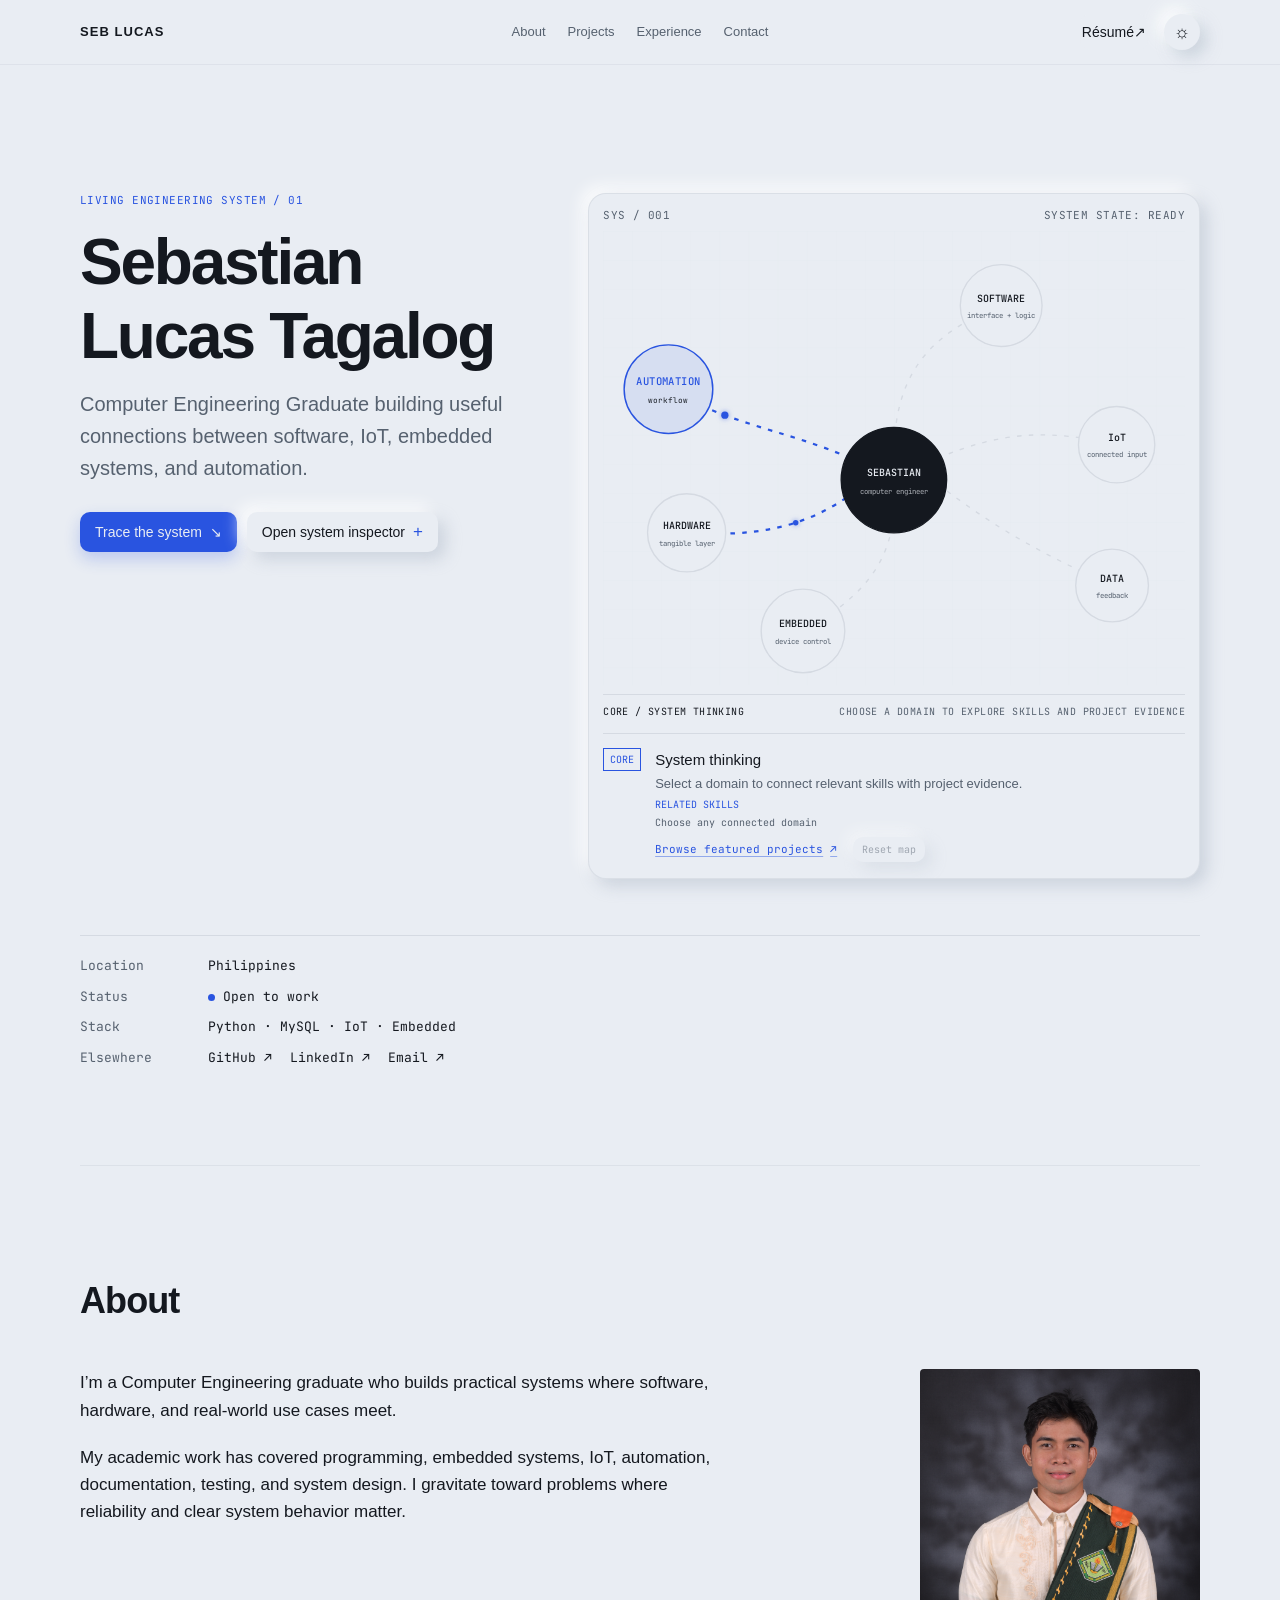
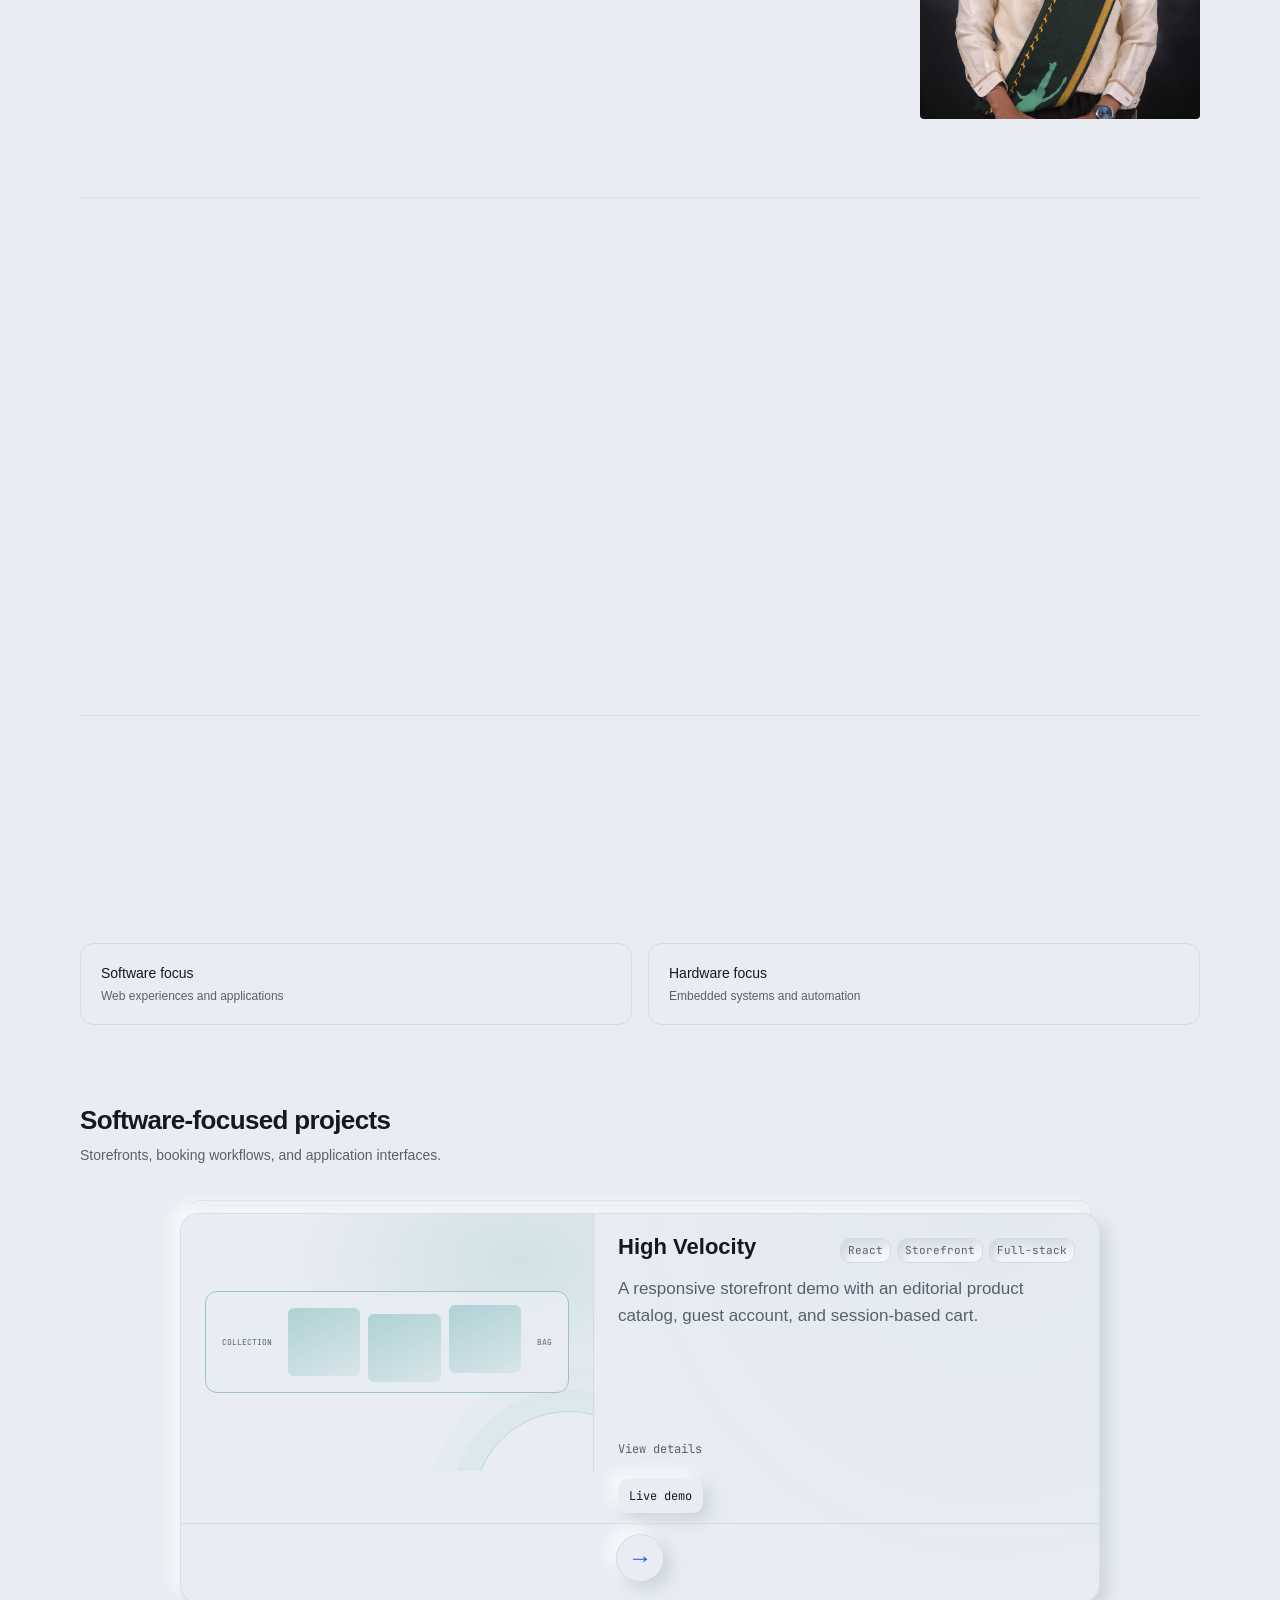
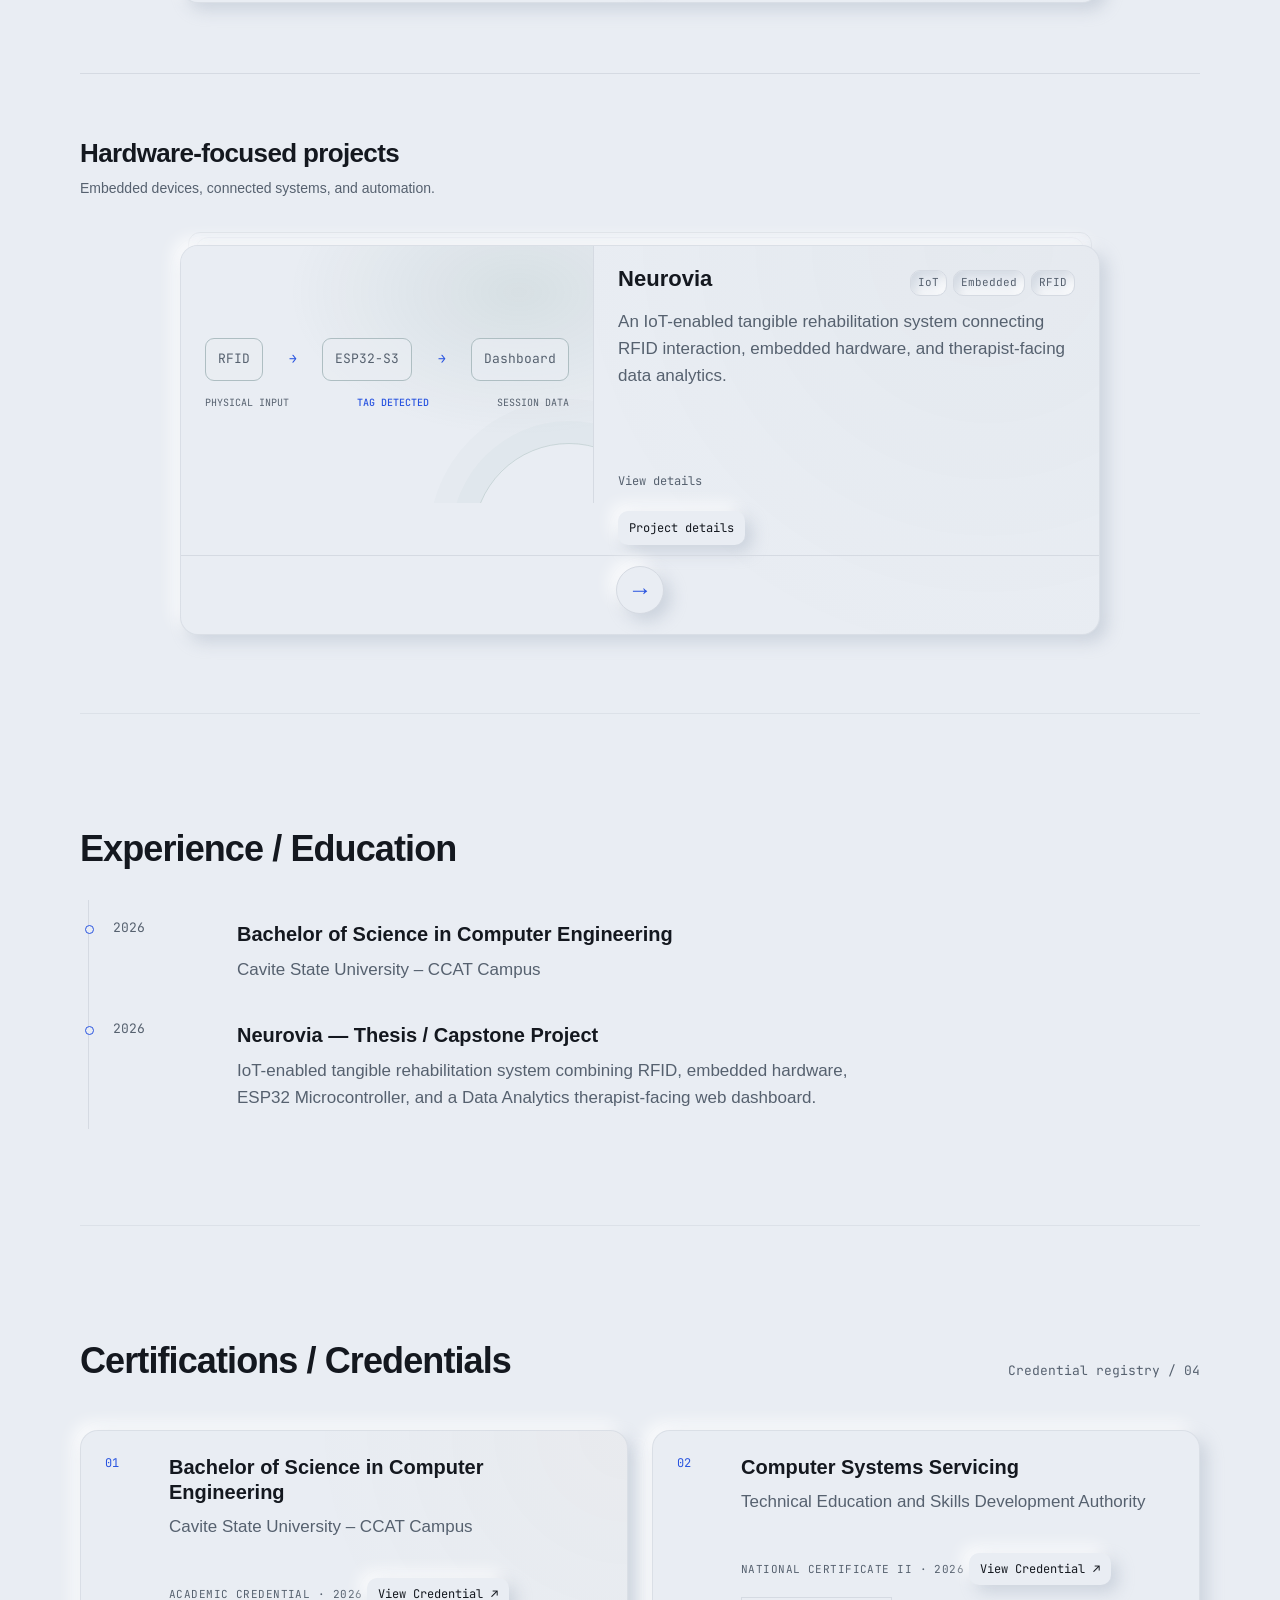
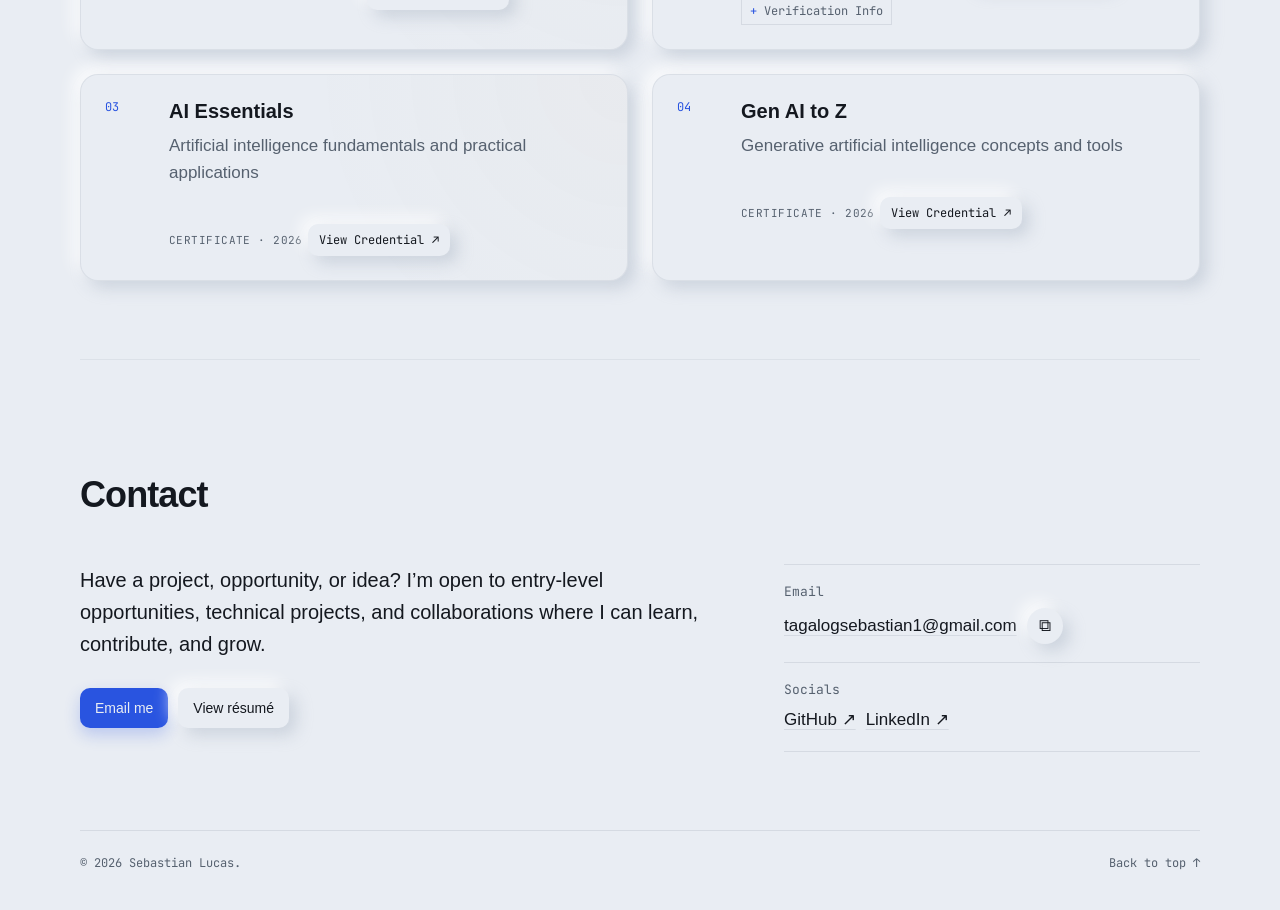
==== commit 97da9f0e: "Employ next and previous button" ====
--- a/index.html
+++ b/index.html
@@ -152,34 +152,25 @@
       <div class="section-heading projects-heading">
         <div>
           <h2 id="projects-title">Selected Projects</h2>
-          <p class="projects-intro">A closer look at software products and connected hardware systems I’ve designed and built.</p>
-        </div>
-        <p class="section-note">Project index / 04</p>
+          <p class="projects-intro">Selected work across software, embedded systems, and automation.</p>
+        </div>
       </div>
 
       <nav class="project-browse" aria-label="Browse projects by focus">
         <a class="project-browse-link" href="#software-projects">
-          <span class="project-browse-index">01</span>
           <span><strong>Software focus</strong><small>Web experiences and applications</small></span>
-          <span class="project-browse-count">02 projects</span>
-          <span class="project-browse-arrow" aria-hidden="true">↓</span>
         </a>
         <a class="project-browse-link" href="#hardware-projects">
-          <span class="project-browse-index">02</span>
           <span><strong>Hardware focus</strong><small>Embedded systems and automation</small></span>
-          <span class="project-browse-count">02 projects</span>
-          <span class="project-browse-arrow" aria-hidden="true">↓</span>
         </a>
       </nav>
 
       <section class="project-focus project-focus-software" id="software-projects" aria-labelledby="software-projects-title">
         <div class="project-focus-heading">
-          <p class="eyebrow">Focus / 01</p>
           <div>
             <h3 id="software-projects-title">Software-focused projects</h3>
-            <p>Thoughtful interfaces and application flows, from a full-stack storefront to clinical appointment booking.</p>
-          </div>
-          <span class="project-focus-count">01—02</span>
+            <p>Storefronts, booking workflows, and application interfaces.</p>
+          </div>
         </div>
 
         <div class="project-grid">
@@ -187,30 +178,24 @@
           <article class="project-card project-card-high-velocity" id="project-card-high-velocity" data-project>
             <button class="project-summary" type="button" aria-expanded="false" aria-controls="project-high-velocity">
               <div class="project-preview preview-storefront" aria-hidden="true">
-                <span class="preview-kicker">HIGH VELOCITY / STOREFRONT</span>
                 <div class="storefront-preview">
-                  <span class="storefront-sidebar">COLLECTION<br>01 / 04</span>
+                  <span class="storefront-sidebar">COLLECTION</span>
                   <div class="storefront-products"><i></i><i></i><i></i></div>
-                  <span class="storefront-cart">BAG <b>02</b></span>
+                  <span class="storefront-cart">BAG</span>
                 </div>
-                <span class="preview-caption">Browse / Select / Demo cart</span>
               </div>
               <div class="project-title-row">
                 <h4>High Velocity</h4>
                 <div class="tags"><span>React</span><span>Storefront</span><span>Full-stack</span></div>
               </div>
               <p class="project-pitch">A responsive storefront demo with an editorial product catalog, guest account, and session-based cart.</p>
-              <span class="expand-hint"><span aria-hidden="true">▸</span> View technical details</span>
+              <span class="expand-hint">View details</span>
             </button>
             <div class="project-actions">
-              <a class="project-explore" href="https://high-velocity.onrender.com/" target="_blank" rel="noreferrer">Open live demo <span aria-hidden="true">↗</span></a>
+              <a class="project-explore" href="https://high-velocity.onrender.com/" target="_blank" rel="noreferrer">Live demo</a>
             </div>
             <nav class="project-sequence" aria-label="Browse software projects">
-              <span class="project-sequence-position">Project 01 / 02</span>
-              <div class="project-sequence-controls">
-                <span class="project-sequence-disabled" aria-disabled="true" aria-label="No previous project">← Previous</span>
-                <a class="project-sequence-link" href="#project-card-clinical-booking" aria-label="Next project: Clinical Booking System">Next <span aria-hidden="true">→</span></a>
-              </div>
+              <a class="project-sequence-link" href="#project-card-clinical-booking" aria-label="Next project: Clinical Booking System"><span aria-hidden="true">→</span></a>
             </nav>
             <div class="project-details" id="project-high-velocity" hidden>
               <dl>
@@ -224,7 +209,6 @@
           <article class="project-card" id="project-card-clinical-booking" data-project>
             <button class="project-summary" type="button" aria-expanded="false" aria-controls="project-booking">
               <div class="project-preview preview-booking" aria-hidden="true">
-                <span class="preview-kicker">AURELIA / APPOINTMENTS</span>
                 <div class="booking-preview-window">
                   <div class="booking-preview-heading"><span>Choose a time</span><span>SELECT A DATE</span></div>
                   <div class="booking-row"><span>09:00</span><i></i><span>Available</span></div>
@@ -237,18 +221,14 @@
                 <div class="tags"><span>Web</span><span>UI</span></div>
               </div>
               <p class="project-pitch">A booking-oriented web prototype that makes appointment discovery, time-slot selection, and confirmation easy to follow.</p>
-              <span class="expand-hint"><span aria-hidden="true">▸</span> View technical details</span>
+              <span class="expand-hint">View details</span>
             </button>
             <div class="project-actions">
-              <a class="project-explore" href="project-clinical-booking.html">Project details <span aria-hidden="true">↗</span></a>
-              <a class="project-explore" href="https://aurelia-clinic-appointment-system.onrender.com/" target="_blank" rel="noreferrer">Live demo <span aria-hidden="true">↗</span></a>
+              <a class="project-explore" href="project-clinical-booking.html">Project details</a>
+              <a class="project-explore" href="https://aurelia-clinic-appointment-system.onrender.com/" target="_blank" rel="noreferrer">Live demo</a>
             </div>
             <nav class="project-sequence" aria-label="Browse software projects">
-              <span class="project-sequence-position">Project 02 / 02</span>
-              <div class="project-sequence-controls">
-                <a class="project-sequence-link" href="#project-card-high-velocity" aria-label="Previous project: High Velocity"><span aria-hidden="true">←</span> Previous</a>
-                <span class="project-sequence-disabled" aria-disabled="true" aria-label="No next project">Next →</span>
-              </div>
+              <a class="project-sequence-link" href="#project-card-high-velocity" aria-label="Previous project: High Velocity"><span aria-hidden="true">←</span></a>
             </nav>
             <div class="project-details" id="project-booking" hidden>
               <dl>
@@ -263,12 +243,10 @@
 
       <section class="project-focus project-focus-hardware" id="hardware-projects" aria-labelledby="hardware-projects-title">
         <div class="project-focus-heading">
-          <p class="eyebrow">Focus / 02</p>
           <div>
             <h3 id="hardware-projects-title">Hardware-focused projects</h3>
-            <p>Physical inputs, embedded control, connected devices, and the software that helps those systems communicate.</p>
-          </div>
-          <span class="project-focus-count">03—04</span>
+            <p>Embedded devices, connected systems, and automation.</p>
+          </div>
         </div>
 
         <div class="project-grid">
@@ -276,7 +254,6 @@
           <article class="project-card" id="project-card-neurovia" data-project>
             <button class="project-summary" type="button" aria-expanded="false" aria-controls="project-neurovia">
               <div class="project-preview preview-neurovia" aria-hidden="true">
-                <span class="preview-kicker">NEUROVIA / CONNECTED REHABILITATION</span>
                 <div class="signal-line"><span>RFID</span><b>→</b><span>ESP32-S3</span><b>→</b><span>Dashboard</span></div>
                 <div class="signal-readout"><span>PHYSICAL INPUT</span><strong>TAG DETECTED</strong><span>SESSION DATA</span></div>
               </div>
@@ -285,17 +262,13 @@
                 <div class="tags"><span>IoT</span><span>Embedded</span><span>RFID</span></div>
               </div>
               <p class="project-pitch">An IoT-enabled tangible rehabilitation system connecting RFID interaction, embedded hardware, and therapist-facing data analytics.</p>
-              <span class="expand-hint"><span aria-hidden="true">▸</span> View system details</span>
+              <span class="expand-hint">View details</span>
             </button>
             <div class="project-actions">
-              <a class="project-explore" href="project-neurovia.html">Project details <span aria-hidden="true">↗</span></a>
+              <a class="project-explore" href="project-neurovia.html">Project details</a>
             </div>
             <nav class="project-sequence" aria-label="Browse hardware projects">
-              <span class="project-sequence-position">Project 01 / 02</span>
-              <div class="project-sequence-controls">
-                <span class="project-sequence-disabled" aria-disabled="true" aria-label="No previous project">← Previous</span>
-                <a class="project-sequence-link" href="#project-card-automation" aria-label="Next project: Engineering Automation Projects">Next <span aria-hidden="true">→</span></a>
-              </div>
+              <a class="project-sequence-link" href="#project-card-automation" aria-label="Next project: Engineering Automation Projects"><span aria-hidden="true">→</span></a>
             </nav>
             <div class="project-details" id="project-neurovia" hidden>
               <div class="architecture-panel">
@@ -315,7 +288,6 @@
           <article class="project-card" id="project-card-automation" data-project>
             <button class="project-summary" type="button" aria-expanded="false" aria-controls="project-automation">
               <div class="project-preview preview-automation" aria-hidden="true">
-                <span class="preview-kicker">ENGINEERING / AUTOMATION</span>
                 <div class="automation-flow"><span>SENSOR</span><b>→</b><span>LOGIC</span><b>→</b><span>ACTION</span></div>
                 <pre aria-hidden="true">$ system.run()
 status: connected
@@ -326,17 +298,13 @@
                 <div class="tags"><span>Automation</span><span>IoT</span><span>Systems</span></div>
               </div>
               <p class="project-pitch">Hands-on engineering work exploring sensing, embedded control, connected technologies, and system integration.</p>
-              <span class="expand-hint"><span aria-hidden="true">▸</span> View technical details</span>
+              <span class="expand-hint">View details</span>
             </button>
             <div class="project-actions">
-              <a class="project-explore" href="project-automation.html">Project details <span aria-hidden="true">↗</span></a>
+              <a class="project-explore" href="project-automation.html">Project details</a>
             </div>
             <nav class="project-sequence" aria-label="Browse hardware projects">
-              <span class="project-sequence-position">Project 02 / 02</span>
-              <div class="project-sequence-controls">
-                <a class="project-sequence-link" href="#project-card-neurovia" aria-label="Previous project: Neurovia"><span aria-hidden="true">←</span> Previous</a>
-                <span class="project-sequence-disabled" aria-disabled="true" aria-label="No next project">Next →</span>
-              </div>
+              <a class="project-sequence-link" href="#project-card-neurovia" aria-label="Previous project: Neurovia"><span aria-hidden="true">←</span></a>
             </nav>
             <div class="project-details" id="project-automation" hidden>
               <dl>
--- a/theme.css
+++ b/theme.css
@@ -215,25 +215,19 @@
 .section-note { margin: 0; color: var(--muted); font-family: "JetBrains Mono", monospace; font-size: 13px; }
 .project-browse { display: grid; grid-template-columns: repeat(2, minmax(0, 1fr)); gap: 16px; margin: 0 0 80px; }
 .project-browse-link {
-  display: grid; grid-template-columns: auto 1fr auto auto; align-items: center; gap: 14px;
+  display: grid; grid-template-columns: minmax(0, 1fr); align-items: center;
   min-width: 0; padding: 18px 20px; border: 1px solid var(--line); border-radius: 14px;
-  background: var(--surface); transition: border-color .2s ease, transform .2s ease;
-}
-.project-browse-link:hover { border-color: var(--accent); transform: translateY(-2px); }
-.project-browse-index, .project-focus-count { color: var(--accent); font: 11px "JetBrains Mono", monospace; }
+  background: var(--surface); transition: border-color .2s ease;
+}
+.project-browse-link:hover { border-color: var(--accent); }
 .project-browse-link strong, .project-browse-link small { display: block; }
 .project-browse-link strong { font-size: 14px; font-weight: 500; }
 .project-browse-link small { margin-top: 3px; color: var(--muted); font-size: 12px; }
-.project-browse-count { color: var(--muted); font: 10px "JetBrains Mono", monospace; white-space: nowrap; }
-.project-browse-arrow { color: var(--accent); transition: transform .2s ease; }
-.project-browse-link:hover .project-browse-arrow { transform: translateY(3px); }
 .project-focus { scroll-margin-top: 92px; }
 .project-focus + .project-focus { margin-top: 88px; padding-top: 64px; border-top: 1px solid var(--line); }
-.project-focus-heading { display: grid; grid-template-columns: 150px 1fr auto; align-items: start; gap: 24px; margin-bottom: 28px; }
-.project-focus-heading .eyebrow { margin: 5px 0 0; }
+.project-focus-heading { display: grid; grid-template-columns: minmax(0, 1fr); align-items: start; margin-bottom: 28px; }
 .project-focus-heading h3 { margin: 0; font-size: 26px; line-height: 1.2; letter-spacing: -.025em; font-weight: 600; }
 .project-focus-heading p:not(.eyebrow) { max-width: 64ch; margin: 8px 0 0; color: var(--muted); font-size: 14px; }
-.project-focus-count { padding-top: 7px; color: var(--muted); }
 .project-grid { display: grid; grid-template-columns: minmax(0, 1fr); gap: 24px; align-items: stretch; }
 .project-carousel-status:not(:empty) {
   position: absolute; width: 1px; height: 1px; padding: 0; margin: -1px;
@@ -276,25 +270,23 @@
   display: flex;
   flex-direction: column;
   min-width: 0;
-  height: 350px;
+  height: 390px;
   border: 1px solid var(--line);
   border-radius: var(--radius);
   background: radial-gradient(circle at 88% 0%, color-mix(in srgb, var(--project-glow) 3%, transparent), transparent 48%), var(--surface);
   overflow: hidden;
   scroll-margin-top: 96px;
-  transition: transform .45s var(--ease), border-color .45s ease, background .45s ease, box-shadow .45s ease;
+  transition: border-color .45s ease, background .45s ease, box-shadow .45s ease;
 }
 .project-focus-software .project-card:nth-child(1) { --project-glow: #5369B3; }
 .project-focus-software .project-card:nth-child(2) { --project-glow: #168A86; }
 .project-focus-hardware .project-card:nth-child(1) { --project-glow: #B56A2A; }
 .project-focus-hardware .project-card:nth-child(2) { --project-glow: #527E76; }
-.project-card.is-expanded { height: auto; min-height: 350px; }
+.project-card.is-expanded { height: auto; min-height: 390px; }
 .project-card:is(:hover, :focus-within) {
   border-color: color-mix(in srgb, var(--project-glow) 52%, var(--line));
   background: radial-gradient(circle at var(--pointer-x, 88%) var(--pointer-y, 0%), color-mix(in srgb, var(--project-glow) var(--interactive-glow-strength), transparent), transparent 52%), var(--interactive-surface);
   box-shadow: 0 14px 34px color-mix(in srgb, var(--interactive-shadow) 100%, transparent);
-  transform: perspective(900px) translateY(-3px) rotateX(var(--tilt-y, 0deg)) rotateY(var(--tilt-x, 0deg));
-  will-change: transform, background;
 }
 .project-summary {
   display: grid;
@@ -326,8 +318,6 @@
   box-shadow: 0 0 0 22px color-mix(in srgb, var(--project-glow) 3%, transparent), 0 0 0 44px color-mix(in srgb, var(--project-glow) 2%, transparent);
   pointer-events: none;
 }
-.preview-kicker, .preview-caption { color: var(--muted); font: 9px "JetBrains Mono", monospace; letter-spacing: .08em; }
-.preview-caption { align-self: flex-end; letter-spacing: .02em; text-transform: uppercase; }
 .project-card:is(:hover, :focus-within) .project-preview {
   background: radial-gradient(ellipse at 82% 18%, color-mix(in srgb, var(--project-glow) 18%, transparent), transparent 52%), var(--paper);
   color: var(--ink);
@@ -369,30 +359,31 @@
 .tags { display: flex; gap: 6px; flex-wrap: wrap; justify-content: flex-end; }
 .tags span { border: 1px solid var(--line); padding: 3px 7px; font-size: 11px; color: var(--muted); border-radius: 2px; }
 .project-pitch { grid-column: 2; grid-row: 2; margin: 0; padding: 6px 24px; max-width: 72ch; color: var(--muted); }
-.expand-hint { grid-column: 2; grid-row: 3; display: block; padding: 10px 24px 14px; color: var(--ink); font: 13px "JetBrains Mono", monospace; }
-.project-summary:hover .expand-hint { color: var(--accent); }
+.expand-hint { grid-column: 2; grid-row: 3; display: block; padding: 10px 24px 14px; color: var(--muted); font: 12px "JetBrains Mono", monospace; }
 .project-explore {
   display: inline-flex; align-items: center; gap: 8px; margin: 0; padding: 8px 10px;
   border: 1px solid var(--ink); border-radius: var(--radius); font: 12px "JetBrains Mono", monospace;
 }
 .project-actions { display: flex; flex-wrap: wrap; gap: 8px; margin-top: auto; padding: 8px 24px 10px calc(45% + 24px); }
 .project-sequence {
-  display: flex; justify-content: space-between; align-items: center; gap: 16px;
-  margin-left: 45%; padding: 10px 24px 14px; border-top: 1px solid var(--line);
-}
-.project-sequence-position { color: var(--muted); font: 10px "JetBrains Mono", monospace; white-space: nowrap; }
-.project-sequence-controls { display: flex; align-items: center; justify-content: flex-end; gap: 16px; }
-.project-sequence-link, .project-sequence-disabled { display: inline-flex; align-items: center; gap: 7px; color: var(--muted); font: 11px "JetBrains Mono", monospace; white-space: nowrap; }
-.project-sequence-link { color: var(--ink); transition: color .2s ease; }
-.project-sequence-link:focus-visible { outline-offset: 4px; }
-.project-sequence-link span { color: var(--accent); transition: transform .2s var(--ease); }
-.project-sequence-link:hover { color: var(--accent); }
-.project-sequence-link[href*="high-velocity"]:hover span, .project-sequence-link[href*="neurovia"]:hover span { transform: translateX(-3px); }
-.project-sequence-link[href*="clinical-booking"]:hover span, .project-sequence-link[href*="automation"]:hover span { transform: translateX(3px); }
-.project-sequence-disabled { color: var(--muted); opacity: .48; }
-.project-explore span { transition: transform .2s var(--ease); }
+  display: flex; justify-content: center; align-items: center;
+  flex: 0 0 auto; margin-left: 0; padding: 10px 24px 20px; border-top: 1px solid var(--line);
+}
+.project-sequence-link {
+  display: inline-grid; flex: 0 0 48px; place-items: center;
+  width: 48px; height: 48px; aspect-ratio: 1; box-sizing: border-box;
+  border: 1px solid var(--line); border-radius: 50%;
+  background: var(--paper); color: var(--accent);
+  box-shadow: var(--shadow-raised);
+  transition: color .2s ease, border-color .2s ease, background .2s ease, box-shadow .2s ease;
+}
+.project-sequence-link span { font: 24px/1 Arial, sans-serif; }
+.project-sequence-link:focus-visible { outline: 2px solid var(--accent); outline-offset: 4px; }
+.project-sequence-link:hover {
+  border-color: color-mix(in srgb, var(--accent) 45%, var(--line));
+  background: var(--surface); color: var(--ink); box-shadow: var(--shadow-raised-hover);
+}
 .project-explore:hover { border-color: var(--accent); color: var(--accent); }
-.project-explore:hover span { transform: translate(2px, -2px); }
 .project-details { padding: 0 24px 26px; }
 .project-details[hidden] { display: none; }
 .project-details dl { margin: 0; border-top: 1px solid var(--line); }
@@ -562,15 +553,11 @@
   .projects-intro { font-size: 15px; }
   .section-note { margin-top: 10px; }
   .project-browse { grid-template-columns: 1fr; gap: 10px; margin-bottom: 56px; }
-  .project-browse-link { grid-template-columns: auto 1fr auto; padding: 15px 16px; }
-  .project-browse-count { grid-column: 2; grid-row: 2; }
-  .project-browse-arrow { grid-column: 3; grid-row: 1 / span 2; }
+  .project-browse-link { padding: 15px 16px; }
   .project-focus + .project-focus { margin-top: 64px; padding-top: 48px; }
-  .project-focus-heading { grid-template-columns: 1fr auto; gap: 8px 16px; margin-bottom: 20px; }
-  .project-focus-heading .eyebrow { grid-column: 1 / -1; margin: 0; }
+  .project-focus-heading { margin-bottom: 20px; }
   .project-focus-heading h3 { font-size: 23px; }
   .project-focus-heading p:not(.eyebrow) { font-size: 13px; }
-  .project-focus-count { grid-column: 2; grid-row: 2; }
   .project-grid { gap: 18px; }
   .project-grid.is-carousel { width: 100%; }
   .project-card { height: 480px; }
@@ -582,9 +569,7 @@
   .project-pitch { grid-column: 1; grid-row: 3; padding: 4px 18px 10px; }
   .expand-hint { grid-column: 1; grid-row: 4; padding: 8px 18px 12px; }
   .project-actions { gap: 8px; margin-top: 0; padding: 6px 18px 10px; }
-  .project-sequence { margin-left: 0; padding: 10px 18px 12px; }
-  .project-sequence-controls { gap: 10px; }
-  .project-sequence-link, .project-sequence-disabled { font-size: 10px; }
+  .project-sequence { margin-left: 0; padding: 10px 18px 18px; }
   .project-detail-hero { padding: 24px 0 56px; }
   .project-back-link { margin-bottom: 48px; }
   .project-detail-hero h1 { font-size: 38px; }
